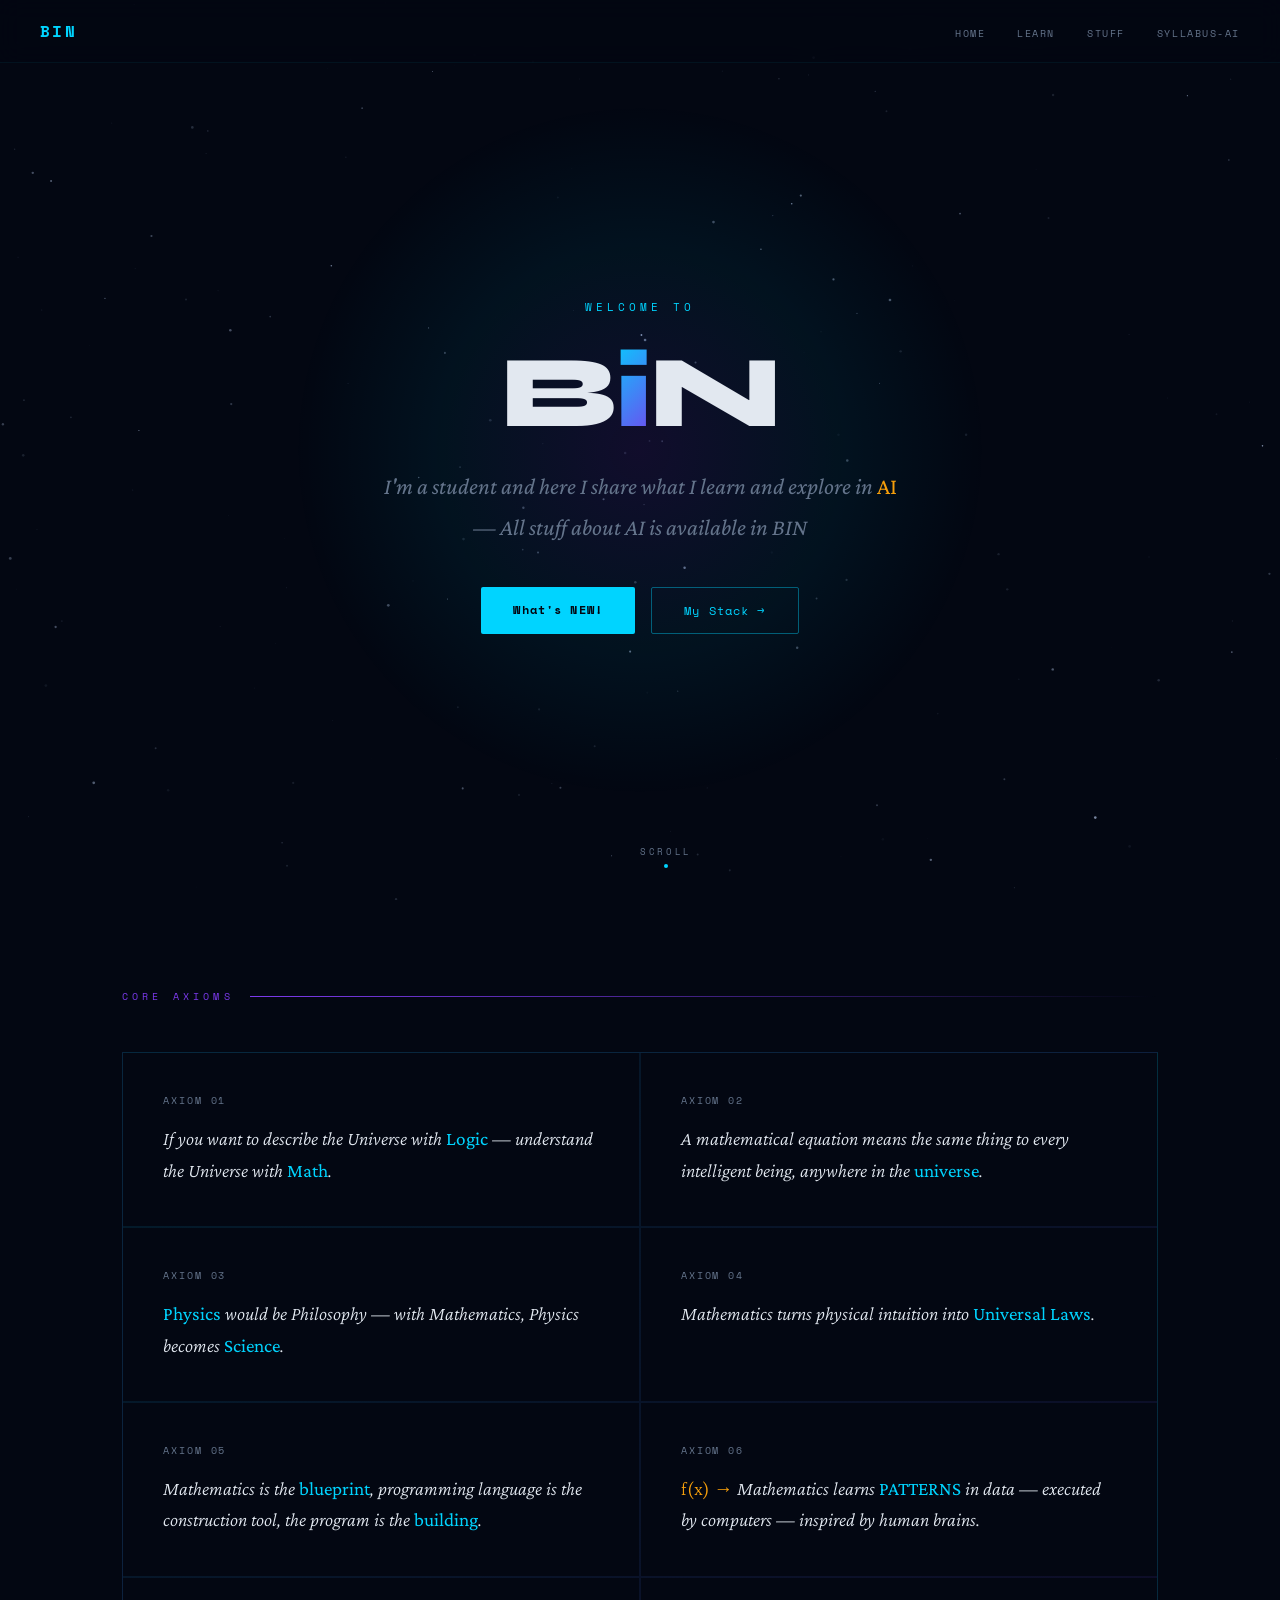
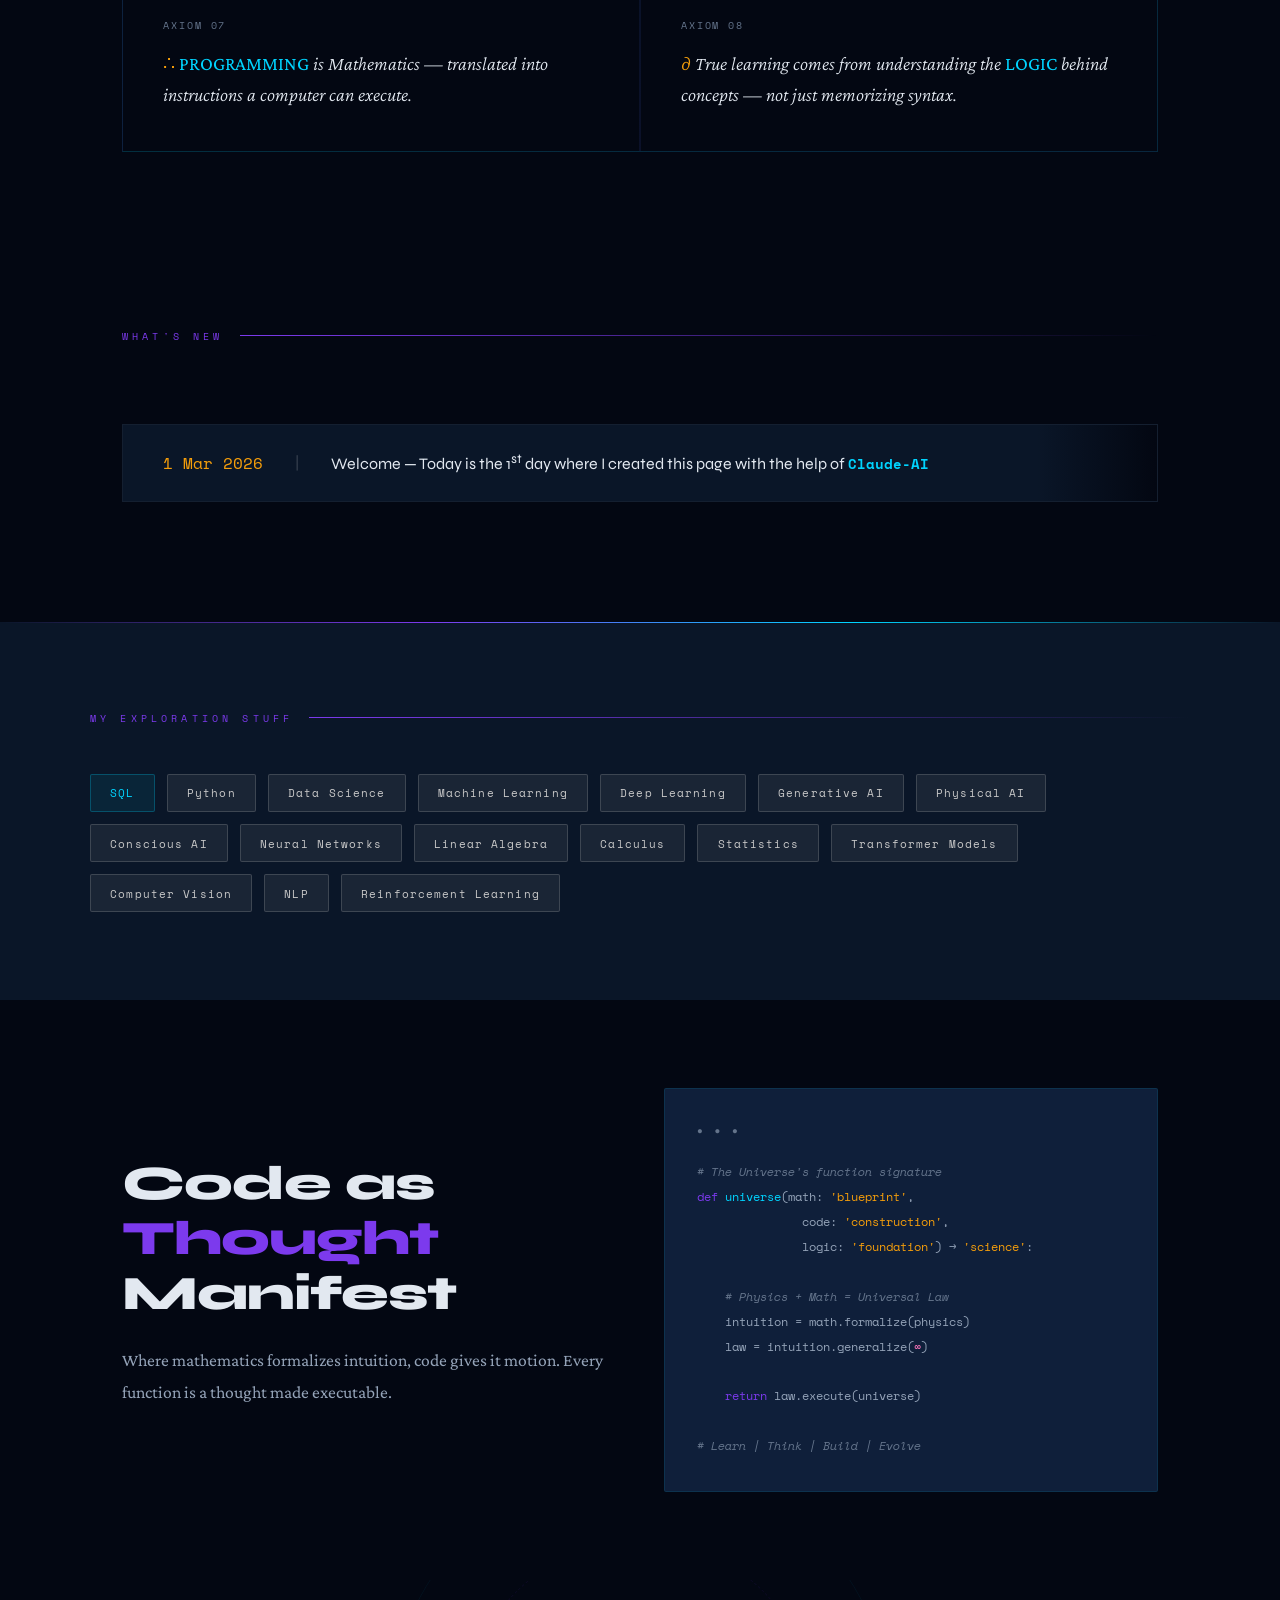
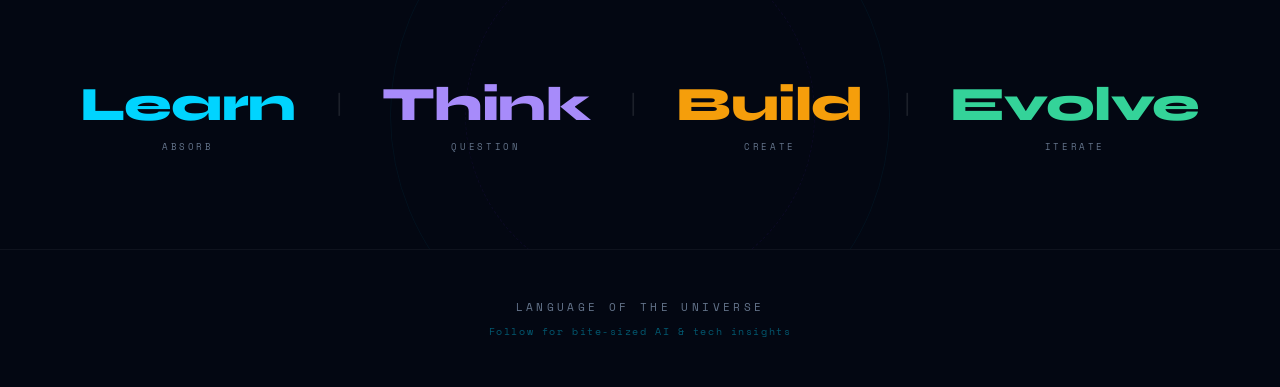
==== index.html @ 9d3a24f9 "Update index.html" ====
<!DOCTYPE html>
<html lang="en">
<head>
<meta charset="UTF-8">
<meta name="viewport" content="width=device-width, initial-scale=1.0">
<title>BIN » info</title>
<link href="https://fonts.googleapis.com/css2?family=Space+Mono:ital,wght@0,400;0,700;1,400&family=Syne:wght@400;600;700;800&family=Crimson+Pro:ital,wght@1,300;1,400&display=swap" rel="stylesheet">
<style>
  /* ========================
     CSS VARIABLES
  ======================== */
  :root {
    --bg: #030712;
    --bg2: #060e1e;
    --surface: #0a1628;
    --surface2: #0f1f3a;
    --accent: #00d4ff;
    --accent2: #7c3aed;
    --accent3: #f59e0b;
    --text: #e2e8f0;
    --muted: #64748b;
    --glow: 0 0 40px rgba(0, 212, 255, 0.15);

    /* Responsive spacing tokens */
    --section-pad-y: 5rem;
    --section-pad-x: 2rem;
    --hero-pad: 4rem 2rem;
    --max-width: 1100px;
  }

  *, *::before, *::after { box-sizing: border-box; margin: 0; padding: 0; }

  html { scroll-behavior: smooth; }

  body {
    background: var(--bg);
    color: var(--text);
    font-family: 'Syne', sans-serif;
    overflow-x: hidden;
    min-height: 100vh;
  }

  /* ========================
     STAR CANVAS
  ======================== */
  #stars {
    position: fixed;
    top: 0; left: 0;
    width: 100%; height: 100%;
    z-index: 0;
    pointer-events: none;
  }

  .page {
    position: relative;
    z-index: 1;
  }

  /* ========================
     NAV (responsive)
  ======================== */
  .nav {
    position: fixed;
    top: 0; left: 0; right: 0;
    z-index: 100;
    display: flex;
    align-items: center;
    justify-content: space-between;
    padding: 1.2rem 2.5rem;
    background: rgba(3, 7, 18, 0.85);
    backdrop-filter: blur(12px);
    border-bottom: 1px solid rgba(0, 212, 255, 0.06);
  }

  .nav-brand {
    font-family: 'Space Mono', monospace;
    font-size: 1rem;
    font-weight: 700;
    letter-spacing: 0.15em;
    color: var(--accent);
    text-decoration: none;
  }

  .nav-links {
    display: flex;
    gap: 2rem;
    list-style: none;
  }

  .nav-links a {
    font-family: 'Space Mono', monospace;
    font-size: 0.65rem;
    letter-spacing: 0.15em;
    color: var(--muted);
    text-decoration: none;
    text-transform: uppercase;
    transition: color 0.3s;
  }

  .nav-links a:hover { color: var(--accent); }

  /* Mobile hamburger */
  .nav-toggle {
    display: none;
    flex-direction: column;
    gap: 5px;
    cursor: pointer;
    padding: 4px;
    background: none;
    border: none;
  }

  .nav-toggle span {
    display: block;
    width: 22px;
    height: 2px;
    background: var(--accent);
    transition: all 0.3s ease;
    border-radius: 2px;
  }

  .nav-mobile {
    display: none;
    position: fixed;
    top: 57px; left: 0; right: 0;
    background: rgba(3, 7, 18, 0.97);
    backdrop-filter: blur(20px);
    border-bottom: 1px solid rgba(0, 212, 255, 0.1);
    z-index: 99;
    padding: 1.5rem 2rem;
    flex-direction: column;
    gap: 1.2rem;
  }

  .nav-mobile.open { display: flex; }

  .nav-mobile a {
    font-family: 'Space Mono', monospace;
    font-size: 0.75rem;
    letter-spacing: 0.15em;
    color: var(--muted);
    text-decoration: none;
    text-transform: uppercase;
    padding: 0.5rem 0;
    border-bottom: 1px solid rgba(255,255,255,0.04);
    transition: color 0.3s;
  }

  .nav-mobile a:hover { color: var(--accent); }

  /* ========================
     HERO
  ======================== */
  .hero {
    min-height: 100vh;
    display: flex;
    flex-direction: column;
    justify-content: center;
    align-items: center;
    text-align: center;
    padding: var(--hero-pad);
    padding-top: 6rem;
    position: relative;
  }

  .hero::before {
    content: '';
    position: absolute;
    top: 50%; left: 50%;
    transform: translate(-50%, -50%);
    width: 700px; height: 700px;
    background: radial-gradient(circle, rgba(124,58,237,0.12) 0%, rgba(0,212,255,0.06) 40%, transparent 70%);
    border-radius: 50%;
    pointer-events: none;
    animation: pulse 6s ease-in-out infinite;
  }

  @keyframes pulse {
    0%, 100% { transform: translate(-50%, -50%) scale(1); opacity: 0.7; }
    50% { transform: translate(-50%, -50%) scale(1.1); opacity: 1; }
  }

  .eyebrow {
    font-family: 'Space Mono', monospace;
    font-size: 0.7rem;
    letter-spacing: 0.35em;
    color: var(--accent);
    text-transform: uppercase;
    margin-bottom: 1.5rem;
    opacity: 0;
    animation: fadeUp 0.8s ease 0.2s forwards;
  }

  .hero-title {
    font-family: 'Syne', sans-serif;
    font-weight: 800;
    font-size: clamp(3rem, 8vw, 6.5rem);
    line-height: 1.05;
    letter-spacing: -0.02em;
    margin-bottom: 1.2rem;
    opacity: 0;
    animation: fadeUp 0.8s ease 0.4s forwards;
  }

  .hero-title span.gradient {
    background: linear-gradient(135deg, var(--accent), var(--accent2));
    -webkit-background-clip: text;
    -webkit-text-fill-color: transparent;
    background-clip: text;
  }

  .hero-sub {
    font-family: 'Crimson Pro', serif;
    font-style: italic;
    font-size: clamp(1.05rem, 2.2vw, 1.45rem);
    color: var(--muted);
    max-width: 580px;
    line-height: 1.75;
    margin-bottom: 2.5rem;
    opacity: 0;
    animation: fadeUp 0.8s ease 0.6s forwards;
  }

  .hero-sub em {
    color: var(--accent3);
    font-style: normal;
  }

  .cta-bar {
    display: flex;
    gap: 1rem;
    flex-wrap: wrap;
    justify-content: center;
    opacity: 0;
    animation: fadeUp 0.8s ease 0.8s forwards;
  }

  .btn {
    font-family: 'Space Mono', monospace;
    font-size: 0.72rem;
    letter-spacing: 0.1em;
    padding: 0.85rem 2rem;
    border-radius: 2px;
    border: none;
    cursor: pointer;
    text-decoration: none;
    transition: all 0.3s ease;
    display: inline-block;
  }

  .btn-primary {
    background: var(--accent);
    color: var(--bg);
    font-weight: 700;
  }

  .btn-primary:hover {
    box-shadow: 0 0 30px rgba(0,212,255,0.5);
    transform: translateY(-2px);
  }

  .btn-outline {
    background: transparent;
    color: var(--accent);
    border: 1px solid rgba(0,212,255,0.4);
  }

  .btn-outline:hover {
    background: rgba(0,212,255,0.08);
    border-color: var(--accent);
    transform: translateY(-2px);
  }

  @keyframes fadeUp {
    from { opacity: 0; transform: translateY(20px); }
    to { opacity: 1; transform: translateY(0); }
  }

  /* ========================
     SECTION BASE
  ======================== */
  .section {
    padding: var(--section-pad-y) var(--section-pad-x);
    max-width: var(--max-width);
    margin: 0 auto;
  }

  .section-label {
    font-family: 'Space Mono', monospace;
    font-size: 0.65rem;
    letter-spacing: 0.4em;
    color: var(--accent2);
    text-transform: uppercase;
    margin-bottom: 3rem;
    display: flex;
    align-items: center;
    gap: 1rem;
  }

  .section-label::after {
    content: '';
    flex: 1;
    height: 1px;
    background: linear-gradient(to right, var(--accent2), transparent);
  }

  /* ========================
     AXIOMS GRID
  ======================== */
  .axioms-grid {
    display: grid;
    grid-template-columns: 1fr 1fr;
    gap: 1.5px;
    background: linear-gradient(135deg, rgba(0,212,255,0.1), rgba(124,58,237,0.1));
    border: 1px solid rgba(0,212,255,0.1);
  }

  .axiom {
    background: var(--bg);
    padding: 2.5rem;
    position: relative;
    overflow: hidden;
    transition: all 0.4s ease;
  }

  .axiom::before {
    content: '';
    position: absolute;
    top: 0; left: 0;
    width: 3px;
    height: 0;
    background: linear-gradient(to bottom, var(--accent), var(--accent2));
    transition: height 0.4s ease;
  }

  .axiom:hover::before { height: 100%; }
  .axiom:hover { background: var(--surface); }

  .axiom-num {
    font-family: 'Space Mono', monospace;
    font-size: 0.6rem;
    color: var(--muted);
    letter-spacing: 0.2em;
    margin-bottom: 1rem;
  }

  .axiom blockquote {
    font-family: 'Crimson Pro', serif;
    font-style: italic;
    font-size: 1.2rem;
    line-height: 1.65;
    color: var(--text);
    font-weight: 300;
  }

  .axiom blockquote strong {
    color: var(--accent);
    font-style: normal;
    font-weight: 400;
  }

  /* ========================
     EQUATION STACK
  ======================== */
  .equation-stack {
    display: flex;
    flex-direction: column;
    gap: 1rem;
    padding: 2rem 0;
  }

  .eq-line {
    display: flex;
    align-items: center;
    gap: 2rem;
    padding: 1.5rem 2.5rem;
    border: 1px solid rgba(255,255,255,0.04);
    background: var(--surface);
    position: relative;
    overflow: hidden;
    opacity: 0;
    transform: translateX(-30px);
    transition: all 0.5s ease;
  }

  .eq-line.visible {
    opacity: 1;
    transform: translateX(0);
  }

  .eq-line::after {
    content: '';
    position: absolute;
    right: 0; top: 0; bottom: 0;
    width: 120px;
    background: linear-gradient(to left, var(--bg) 0%, transparent 100%);
  }

  .eq-arrow {
    font-family: 'Space Mono', monospace;
    color: var(--accent3);
    font-size: 1rem;
    flex-shrink: 0;
    white-space: nowrap;
  }

  .eq-divider {
    color: rgba(255,255,255,0.2);
    flex-shrink: 0;
  }

  .eq-text {
    font-family: 'Syne', sans-serif;
    font-size: 1rem;
    color: var(--text);
    line-height: 1.6;
    font-weight: 400;
  }

  .eq-text strong {
    color: var(--accent);
    font-style: normal;
    font-weight: 700;
    font-family: 'Space Mono', monospace;
    font-size: 0.85em;
  }

  /* ========================
     STACK TAGS
  ======================== */
  .topics {
    padding: var(--section-pad-y) var(--section-pad-x);
    background: var(--surface);
    position: relative;
  }

  .topics::before {
    content: '';
    position: absolute;
    top: 0; left: 0; right: 0;
    height: 1px;
    background: linear-gradient(to right, transparent, var(--accent2), var(--accent), transparent);
  }

  .topics-inner {
    max-width: var(--max-width);
    margin: 0 auto;
  }

  .tags-wrap {
    display: flex;
    flex-wrap: wrap;
    gap: 0.75rem;
    margin-top: 2.5rem;
  }

  .tag {
    font-family: 'Space Mono', monospace;
    font-size: 0.7rem;
    letter-spacing: 0.1em;
    padding: 0.6rem 1.2rem;
    border-radius: 2px;
    transition: all 0.3s ease;
    cursor: pointer;
  }

  .tag-soon {
    font-family: 'Space Mono', monospace;
    font-size: 0.7rem;
    letter-spacing: 0.1em;
    padding: 0.6rem 1.2rem;
    border-radius: 2px;
    transition: all 0.3s ease;
    cursor: not-allowed;
    background-color: rgba(211, 211, 211, 0.08);
    border: 1px solid rgba(169, 169, 169, 0.25);
    color: rgb(200, 200, 200);
  }

  .tag:nth-child(3n+1) { background: rgba(0,212,255,0.08); border: 1px solid rgba(0,212,255,0.25); color: var(--accent); }
  .tag:nth-child(3n+2) { background: rgba(124,58,237,0.08); border: 1px solid rgba(124,58,237,0.25); color: #a78bfa; }
  .tag:nth-child(3n+3) { background: rgba(245,158,11,0.08); border: 1px solid rgba(245,158,11,0.25); color: var(--accent3); }
  .tag:hover { transform: translateY(-3px); box-shadow: 0 8px 20px rgba(0,0,0,0.3); }

  /* ========================
     PHILOSOPHY
  ======================== */
  .philosophy {
    max-width: var(--max-width);
    margin: 0 auto;
    padding: var(--section-pad-y) var(--section-pad-x);
    display: grid;
    grid-template-columns: 1fr 1fr;
    gap: 3rem;
    align-items: center;
  }

  .phil-text h2 {
    font-size: clamp(1.8rem, 4vw, 3rem);
    font-weight: 800;
    line-height: 1.15;
    letter-spacing: -0.02em;
    margin-bottom: 1.5rem;
  }

  .phil-text h2 span { color: var(--accent2); }

  .phil-text p {
    font-family: 'Crimson Pro', serif;
    font-size: 1.1rem;
    line-height: 1.8;
    color: #94a3b8;
    margin-bottom: 1rem;
  }

  .code-block {
    background: var(--surface2);
    border: 1px solid rgba(0,212,255,0.1);
    padding: 2rem;
    font-family: 'Space Mono', monospace;
    font-size: 0.78rem;
    line-height: 2;
    color: #94a3b8;
    position: relative;
    overflow: hidden;
    border-radius: 2px;
  }

  .code-block::before {
    content: '● ● ●';
    display: block;
    color: var(--muted);
    font-size: 0.6rem;
    margin-bottom: 1.2rem;
    letter-spacing: 0.3em;
  }

  .code-block .kw { color: var(--accent2); }
  .code-block .fn { color: var(--accent); }
  .code-block .str { color: var(--accent3); }
  .code-block .cm { color: var(--muted); font-style: italic; }
  .code-block .num { color: #f472b6; }

  /* ========================
     MANTRA
  ======================== */
  .mantra {
    padding: 6rem 2rem;
    text-align: center;
    position: relative;
    overflow: hidden;
  }

  .mantra::before {
    content: '';
    position: absolute;
    top: 50%; left: 50%;
    transform: translate(-50%, -50%);
    width: 500px; height: 500px;
    border-radius: 50%;
    border: 1px solid rgba(0,212,255,0.05);
    animation: spin 30s linear infinite;
  }

  .mantra::after {
    content: '';
    position: absolute;
    top: 50%; left: 50%;
    transform: translate(-50%, -50%);
    width: 350px; height: 350px;
    border-radius: 50%;
    border: 1px dashed rgba(124,58,237,0.08);
    animation: spin 20s linear infinite reverse;
  }

  @keyframes spin {
    to { transform: translate(-50%, -50%) rotate(360deg); }
  }

  .mantra-words {
    display: flex;
    justify-content: center;
    align-items: center;
    gap: 2.5rem;
    flex-wrap: wrap;
    position: relative;
    z-index: 1;
  }

  .mantra-word {
    font-size: clamp(1.6rem, 4vw, 3rem);
    font-weight: 800;
    letter-spacing: -0.01em;
    position: relative;
  }

  .mantra-word::after {
    content: attr(data-label);
    display: block;
    font-family: 'Space Mono', monospace;
    font-size: 0.55rem;
    letter-spacing: 0.3em;
    color: var(--muted);
    font-weight: 400;
    margin-top: 0.4rem;
    text-transform: uppercase;
  }

  .mantra-word:nth-child(1) { color: var(--accent); }
  .mantra-word:nth-child(3) { color: #a78bfa; }
  .mantra-word:nth-child(5) { color: var(--accent3); }
  .mantra-word:nth-child(7) { color: #34d399; }

  .separator {
    align-self: center;
    color: rgba(255,255,255,0.1);
    font-size: 1.5rem;
    line-height: 1;
    padding-bottom: 1.2rem;
  }

  /* ========================
     FOOTER
  ======================== */
  footer {
    border-top: 1px solid rgba(255,255,255,0.05);
    padding: 3rem 2rem;
    text-align: center;
  }

  .footer-brand {
    font-family: 'Space Mono', monospace;
    font-size: 0.7rem;
    letter-spacing: 0.3em;
    color: var(--muted);
    text-transform: uppercase;
    margin-bottom: 0.5rem;
  }

  .footer-tag {
    font-family: 'Space Mono', monospace;
    font-size: 0.65rem;
    color: rgba(0,212,255,0.4);
    letter-spacing: 0.15em;
  }

  /* ========================
     SCROLL INDICATOR
  ======================== */
  .scroll-hint {
    position: absolute;
    bottom: 2rem;
    left: 50%;
    transform: translateX(-50%);
    display: flex;
    flex-direction: column;
    align-items: center;
    gap: 0.4rem;
    opacity: 0;
    animation: fadeUp 0.8s ease 1.2s forwards;
  }

  .scroll-hint span {
    font-family: 'Space Mono', monospace;
    font-size: 0.55rem;
    letter-spacing: 0.3em;
    color: var(--muted);
    text-transform: uppercase;
  }

  .scroll-dot {
    width: 4px;
    height: 4px;
    background: var(--accent);
    border-radius: 50%;
    animation: bounce 1.5s ease infinite;
  }

  @keyframes bounce {
    0%, 100% { transform: translateY(0); opacity: 1; }
    50% { transform: translateY(6px); opacity: 0.4; }
  }

  /* ========================
     TABLET: 768px – 1023px
  ======================== */
  @media (min-width: 768px) and (max-width: 1023px) {
    :root {
      --section-pad-y: 4rem;
      --section-pad-x: 2.5rem;
      --hero-pad: 3rem 2.5rem;
    }

    /* Nav */
    .nav { padding: 1rem 2rem; }

    /* Hero */
    .hero::before { width: 500px; height: 500px; }
    .hero-sub { max-width: 500px; }

    /* Axioms: 2-col on tablet */
    .axioms-grid { grid-template-columns: 1fr 1fr; }
    .axiom { padding: 2rem; }
    .axiom blockquote { font-size: 1.1rem; }

    /* Philosophy: stack on tablet */
    .philosophy {
      grid-template-columns: 1fr;
      gap: 2rem;
    }

    .code-block { font-size: 0.72rem; }

    /* Eq line compact */
    .eq-line { gap: 1.2rem; padding: 1.2rem 2rem; }

    /* Mantra */
    .mantra { padding: 4rem 2rem; }
    .mantra::before { width: 380px; height: 380px; }
    .mantra::after { width: 270px; height: 270px; }
    .mantra-words { gap: 2rem; }
    .separator { font-size: 1.2rem; }
  }

  /* ========================
     MOBILE: < 768px
  ======================== */
  @media (max-width: 767px) {
    :root {
      --section-pad-y: 3.5rem;
      --section-pad-x: 1.25rem;
      --hero-pad: 2rem 1.25rem;
    }

    /* Nav */
    .nav { padding: 1rem 1.25rem; }
    .nav-links { display: none; }
    .nav-toggle { display: flex; }

    /* Hero */
    .hero { padding-top: 5rem; padding-bottom: 4rem; }
    .hero::before { width: 320px; height: 320px; }
    .hero-sub { font-size: 1rem; max-width: 100%; }
    .cta-bar { gap: 0.75rem; }
    .btn { padding: 0.75rem 1.5rem; font-size: 0.68rem; }

    /* Section label */
    .section-label { font-size: 0.6rem; letter-spacing: 0.25em; }

    /* Axioms: 1-col on mobile */
    .axioms-grid { grid-template-columns: 1fr; }
    .axiom { padding: 1.75rem 1.5rem; }
    .axiom blockquote { font-size: 1.05rem; }

    /* Equation stack */
    .eq-line {
      flex-direction: column;
      align-items: flex-start;
      gap: 0.75rem;
      padding: 1.25rem 1.5rem;
    }
    .eq-line::after { display: none; }
    .eq-divider { display: none; }
    .eq-arrow { font-size: 0.75rem; }
    .eq-text { font-size: 0.95rem; }

    /* Topics */
    .topics { padding: var(--section-pad-y) var(--section-pad-x); }
    .tags-wrap { gap: 0.6rem; margin-top: 2rem; }
    .tag, .tag-soon { font-size: 0.62rem; padding: 0.5rem 1rem; }

    /* Philosophy: stack */
    .philosophy {
      grid-template-columns: 1fr;
      gap: 2rem;
      padding: var(--section-pad-y) var(--section-pad-x);
    }
    .code-block { font-size: 0.68rem; padding: 1.5rem; overflow-x: auto; }
    .code-block br { display: block; }

    /* Mantra */
    .mantra { padding: 3.5rem 1.25rem; }
    .mantra::before { width: 260px; height: 260px; }
    .mantra::after { width: 180px; height: 180px; }
    .mantra-words { gap: 1.25rem; }
    .separator { font-size: 1rem; }

    /* Scroll hint: hide on mobile */
    .scroll-hint { display: none; }

    /* Footer */
    footer { padding: 2rem 1.25rem; }
  }

  /* ========================
     LAPTOP: 1024px+
  ======================== */
  @media (min-width: 1024px) {
    :root {
      --section-pad-y: 5.5rem;
      --section-pad-x: 2rem;
    }
    .axioms-grid { grid-template-columns: 1fr 1fr; }
    .philosophy { grid-template-columns: 1fr 1fr; }
  }

  /* Extra large: 1440px+ */
  @media (min-width: 1440px) {
    :root { --max-width: 1280px; }
    .hero-title { font-size: 7rem; }
  }
</style>
</head>
<body>
<canvas id="stars"></canvas>
<div class="page">

  <!-- NAV -->
  <nav class="nav">
    <a href="#" class="nav-brand">BIN</a>
    <ul class="nav-links">
      <li><a href="#explore">Home</a></li>
      <li><a href="#stack">Learn</a></li>
      <li><a href="#explore">stuff</a></li>
      <li><a href="syllabus.html">Syllabus-Ai</a></li>
    </ul>
    <button class="nav-toggle" id="navToggle" aria-label="Toggle menu">
      <span></span>
      <span></span>
      <span></span>
    </button>
  </nav>

  <!-- MOBILE NAV MENU -->
  <div class="nav-mobile" id="navMobile">
    <a href="#explore" onclick="closeMobileNav()">What's New</a>
    <a href="#stack" onclick="closeMobileNav()">My Stack</a>
  </div>

  <!-- HERO -->
  <section class="hero">
    <div class="eyebrow">Welcome to</div>
    <h1 class="hero-title">
      B<span class="gradient">i</span>N
    </h1>
    <p class="hero-sub">
      I'm a student and here I share what I learn and explore in <em>AI</em><br>
      — All stuff about AI is available in BIN
    </p>
    <div class="cta-bar">
      <a href="#explore" class="btn btn-primary">What's NEW!</a>
      <a href="#stack" class="btn btn-outline">My Stack →</a>
    </div>
    <div class="scroll-hint">
      <span>Scroll</span>
      <div class="scroll-dot"></div>
    </div>
  </section>

  <!-- AXIOMS -->
  <section class="section">
    <div class="section-label">Core Axioms</div>
    <div class="axioms-grid">
      <div class="axiom">
        <div class="axiom-num">AXIOM 01</div>
        <blockquote>If you want to describe the Universe with <strong>Logic</strong> — understand the Universe with <strong>Math</strong>.</blockquote>
      </div>
      <div class="axiom">
        <div class="axiom-num">AXIOM 02</div>
        <blockquote>A mathematical equation means the same thing to every intelligent being, anywhere in the <strong>universe</strong>.</blockquote>
      </div>
      <div class="axiom">
        <div class="axiom-num">AXIOM 03</div>
        <blockquote><strong>Physics</strong> would be Philosophy — with Mathematics, Physics becomes <strong>Science</strong>.</blockquote>
      </div>
      <div class="axiom">
        <div class="axiom-num">AXIOM 04</div>
        <blockquote>Mathematics turns physical intuition into <strong>Universal Laws</strong>.</blockquote>
      </div>
      <div class="axiom">
        <div class="axiom-num">AXIOM 05</div>
        <blockquote>Mathematics is the <strong>blueprint</strong>, programming language is the construction tool, the program is the <strong>building</strong>.</blockquote>
      </div>
      <div class="axiom">
        <div class="axiom-num">AXIOM 06</div>
        <blockquote>
          <span style="color:var(--accent3); font-style:normal;">f(x) → </span>
          Mathematics learns <strong>PATTERNS</strong> in data — executed by computers — inspired by human brains.
        </blockquote>
      </div>
      <div class="axiom">
        <div class="axiom-num">AXIOM 07</div>
        <blockquote>
          <span style="color:var(--accent3); font-style:normal;">∴ </span>
          <strong>PROGRAMMING</strong> is Mathematics — translated into instructions a computer can execute.
        </blockquote>
      </div>
      <div class="axiom">
        <div class="axiom-num">AXIOM 08</div>
        <blockquote>
          <span style="color:var(--accent3); font-style:normal;">∂ </span>
          True learning comes from understanding the <strong>LOGIC</strong> behind concepts — not just memorizing syntax.
        </blockquote>
      </div>
    </div>
  </section>

  <!-- EQUATION STACK / WHAT'S NEW -->
  <section class="section" id="explore">
    <div class="section-label">What's NEW</div>
    <div class="equation-stack">
      <div class="eq-line">
        <span class="eq-arrow">1 Mar 2026</span>
        <span class="eq-divider">|</span>
        <div class="eq-text">
          Welcome — Today is the 1<sup>st</sup> day where I created this page with the help of <strong>Claude-AI</strong>
        </div>
      </div>
    </div>
  </section>

  <!-- TOPICS / STACK -->
  <div class="topics" id="stack">
    <div class="topics-inner">
      <div class="section-label">My Exploration Stuff</div>
      <div class="tags-wrap">
        <span class="tag">SQL</span>
        <span class="tag-soon">Python</span>
        <span class="tag-soon">Data Science</span>
        <span class="tag-soon">Machine Learning</span>
        <span class="tag-soon">Deep Learning</span>
        <span class="tag-soon">Generative AI</span>
        <span class="tag-soon">Physical AI</span>
        <span class="tag-soon">Conscious AI</span>
        <span class="tag-soon">Neural Networks</span>
        <span class="tag-soon">Linear Algebra</span>
        <span class="tag-soon">Calculus</span>
        <span class="tag-soon">Statistics</span>
        <span class="tag-soon">Transformer Models</span>
        <span class="tag-soon">Computer Vision</span>
        <span class="tag-soon">NLP</span>
        <span class="tag-soon">Reinforcement Learning</span>
      </div>
    </div>
  </div>

  <!-- PHILOSOPHY -->
  <section class="philosophy">
    <div class="phil-text">
      <h2>Code as <span>Thought</span> Manifest</h2>
      <p>Where mathematics formalizes intuition, code gives it motion. Every function is a thought made executable.</p>
    </div>
    <div class="code-block">
      <span class="cm"># The Universe's function signature</span><br>
      <span class="kw">def</span> <span class="fn">universe</span>(math: <span class="str">'blueprint'</span>,<br>
      &nbsp;&nbsp;&nbsp;&nbsp;&nbsp;&nbsp;&nbsp;&nbsp;&nbsp;&nbsp;&nbsp;&nbsp;&nbsp;&nbsp;&nbsp;code: <span class="str">'construction'</span>,<br>
      &nbsp;&nbsp;&nbsp;&nbsp;&nbsp;&nbsp;&nbsp;&nbsp;&nbsp;&nbsp;&nbsp;&nbsp;&nbsp;&nbsp;&nbsp;logic: <span class="str">'foundation'</span>) → <span class="str">'science'</span>:<br>
      <br>
      &nbsp;&nbsp;&nbsp;&nbsp;<span class="cm"># Physics + Math = Universal Law</span><br>
      &nbsp;&nbsp;&nbsp;&nbsp;intuition = math.formalize(physics)<br>
      &nbsp;&nbsp;&nbsp;&nbsp;law = intuition.generalize(<span class="num">∞</span>)<br>
      <br>
      &nbsp;&nbsp;&nbsp;&nbsp;<span class="kw">return</span> law.execute(universe)<br>
      <br>
      <span class="cm"># Learn | Think | Build | Evolve</span>
    </div>
  </section>

  <!-- MANTRA -->
  <section class="mantra">
    <div class="mantra-words">
      <div class="mantra-word" data-label="absorb">Learn</div>
      <div class="separator">|</div>
      <div class="mantra-word" data-label="question">Think</div>
      <div class="separator">|</div>
      <div class="mantra-word" data-label="create">Build</div>
      <div class="separator">|</div>
      <div class="mantra-word" data-label="iterate">Evolve</div>
    </div>
  </section>

  <!-- FOOTER -->
  <footer>
    <div class="footer-brand">Language of the Universe</div>
    <div class="footer-tag">Follow for bite-sized AI &amp; tech insights</div>
  </footer>

</div>

<script>
  /* ---- STAR FIELD ---- */
  const canvas = document.getElementById('stars');
  const ctx = canvas.getContext('2d');
  let stars = [];

  function resize() {
    canvas.width = window.innerWidth;
    canvas.height = window.innerHeight;
  }

  function createStars(n = 180) {
    stars = [];
    for (let i = 0; i < n; i++) {
      stars.push({
        x: Math.random() * canvas.width,
        y: Math.random() * canvas.height,
        r: Math.random() * 1.2 + 0.2,
        o: Math.random() * 0.6 + 0.1,
        speed: Math.random() * 0.015 + 0.005,
        phase: Math.random() * Math.PI * 2
      });
    }
  }

  function drawStars(t) {
    ctx.clearRect(0, 0, canvas.width, canvas.height);
    stars.forEach(s => {
      const opacity = s.o * (0.6 + 0.4 * Math.sin(t * s.speed + s.phase));
      ctx.beginPath();
      ctx.arc(s.x, s.y, s.r, 0, Math.PI * 2);
      ctx.fillStyle = `rgba(200,220,255,${opacity})`;
      ctx.fill();
    });
    requestAnimationFrame(drawStars);
  }

  resize();
  createStars();
  window.addEventListener('resize', () => { resize(); createStars(); });
  requestAnimationFrame(drawStars);

  /* ---- SCROLL ANIMATIONS ---- */
  const eqLines = document.querySelectorAll('.eq-line');
  const obs = new IntersectionObserver(entries => {
    entries.forEach((e, i) => {
      if (e.isIntersecting) {
        setTimeout(() => e.target.classList.add('visible'), i * 150);
      }
    });
  }, { threshold: 0.2 });
  eqLines.forEach(el => obs.observe(el));

  /* ---- MOBILE NAV ---- */
  const toggle = document.getElementById('navToggle');
  const mobileNav = document.getElementById('navMobile');

  toggle.addEventListener('click', () => {
    mobileNav.classList.toggle('open');
  });

  function closeMobileNav() {
    mobileNav.classList.remove('open');
  }

  /* Close when clicking outside */
  document.addEventListener('click', (e) => {
    if (!toggle.contains(e.target) && !mobileNav.contains(e.target)) {
      mobileNav.classList.remove('open');
    }
  });
</script>
</body>
</html>
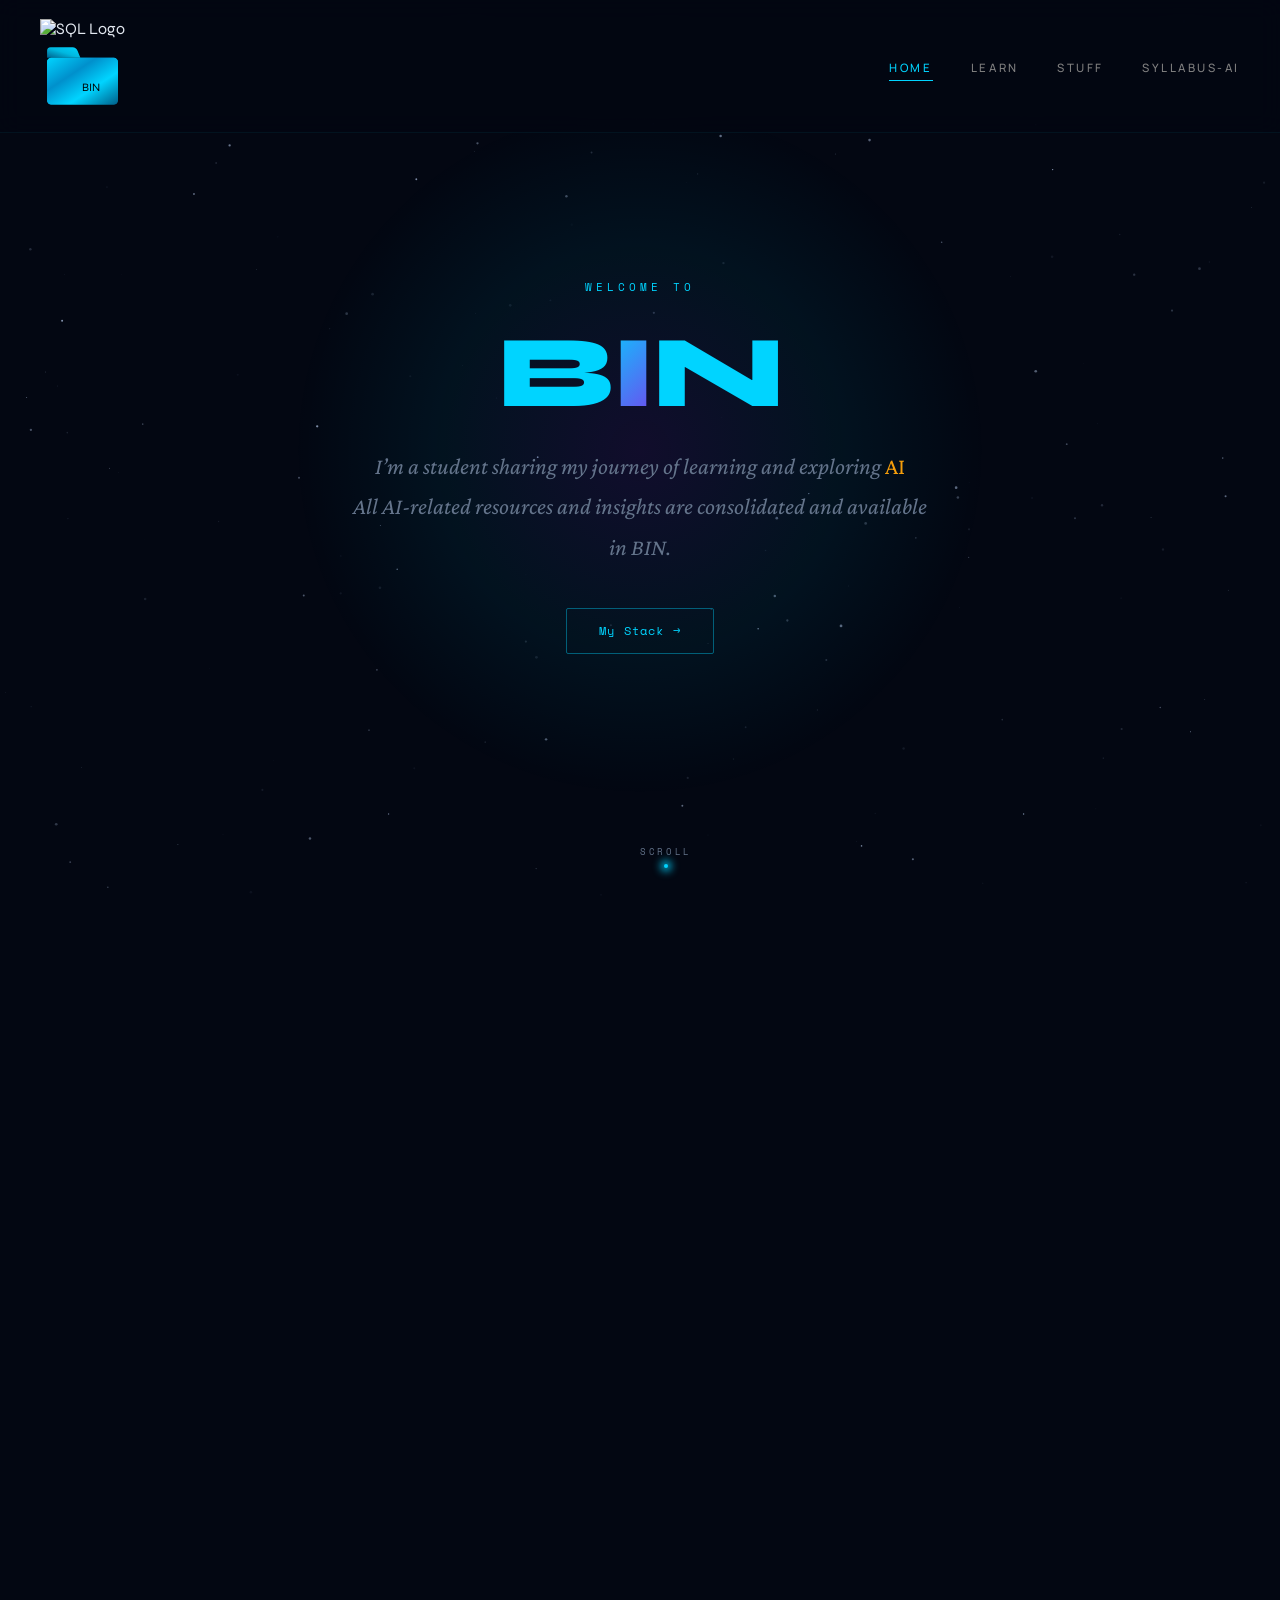
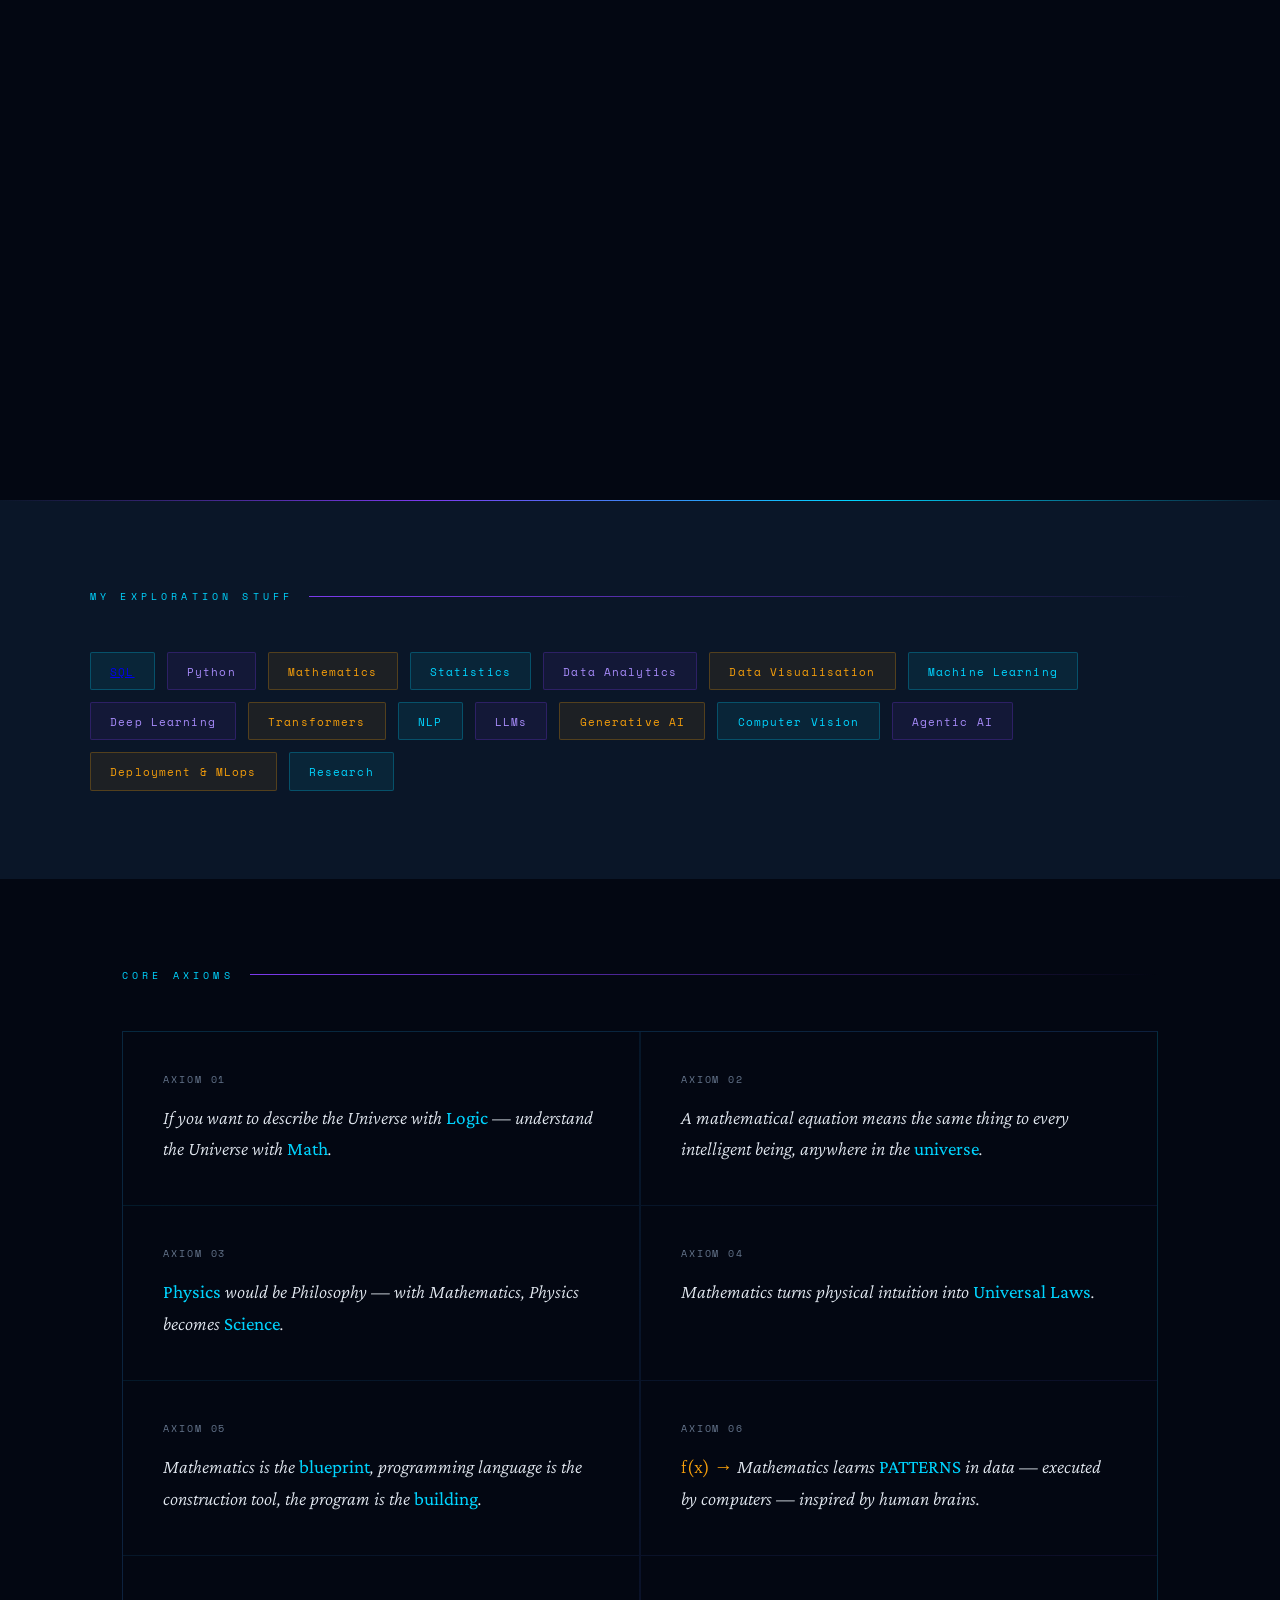
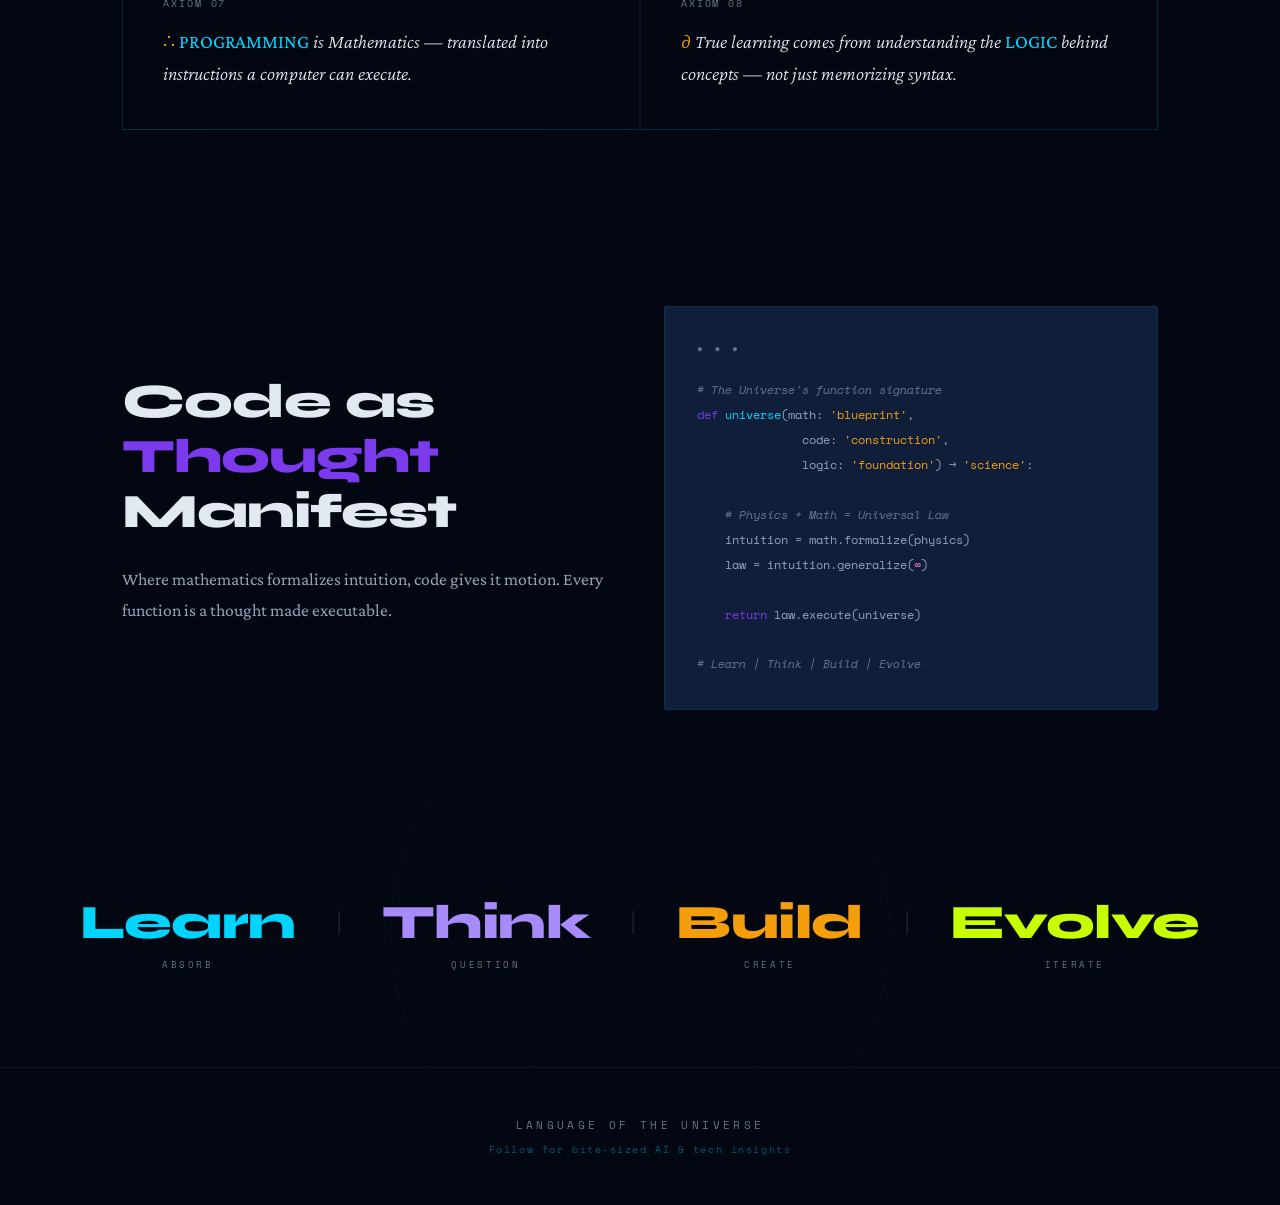
==== commit eecdda59: "Update index.html" ====
--- a/index.html
+++ b/index.html
@@ -3,811 +3,160 @@
 <head>
 <meta charset="UTF-8">
 <meta name="viewport" content="width=device-width, initial-scale=1.0">
-<title>BIN » info</title>
+<title>bin » info</title>
+<link href="index.css" rel="stylesheet"/>
 <link href="https://fonts.googleapis.com/css2?family=Space+Mono:ital,wght@0,400;0,700;1,400&family=Syne:wght@400;600;700;800&family=Crimson+Pro:ital,wght@1,300;1,400&display=swap" rel="stylesheet">
+<link rel="icon" type="image/png" href="data:image/png">
+<link href="https://fonts.googleapis.com/css2?family=Bebas+Neue&family=DM+Mono:wght@300;400&family=Lora:ital,wght@0,400;0,500;0,600;1,400&family=Manrope:wght@300;400;500;600&display=swap" rel="stylesheet"/>
+<link rel="stylesheet" href="index.css"/>
+<link rel="stylesheet" href="bin-logo.css"/>
+<link rel="stylesheet" href="https://cdnjs.cloudflare.com/ajax/libs/font-awesome/6.5.0/css/all.min.css"/>
+<link rel="stylesheet" href="https://cdnjs.cloudflare.com/ajax/libs/font-awesome/6.5.0/css/all.min.css"/>
 <style>
-  /* ========================
-     CSS VARIABLES
-  ======================== */
-  :root {
-    --bg: #030712;
-    --bg2: #060e1e;
-    --surface: #0a1628;
-    --surface2: #0f1f3a;
-    --accent: #00d4ff;
-    --accent2: #7c3aed;
-    --accent3: #f59e0b;
-    --text: #e2e8f0;
-    --muted: #64748b;
-    --glow: 0 0 40px rgba(0, 212, 255, 0.15);
-
-    /* Responsive spacing tokens */
-    --section-pad-y: 5rem;
-    --section-pad-x: 2rem;
-    --hero-pad: 4rem 2rem;
-    --max-width: 1100px;
-  }
-
-  *, *::before, *::after { box-sizing: border-box; margin: 0; padding: 0; }
-
-  html { scroll-behavior: smooth; }
-
-  body {
-    background: var(--bg);
-    color: var(--text);
-    font-family: 'Syne', sans-serif;
-    overflow-x: hidden;
-    min-height: 100vh;
-  }
-
-  /* ========================
-     STAR CANVAS
-  ======================== */
-  #stars {
-    position: fixed;
-    top: 0; left: 0;
-    width: 100%; height: 100%;
-    z-index: 0;
+  /* ── Free scroll override ── */
+  html, body {
+    height: auto !important;
+    overflow: auto !important;
+    overflow-x: hidden !important;
+  }
+  .page {
+    height: auto !important;
+    overflow: visible !important;
+  }
+
+  /* 1. Nav hover — white */
+  .nav-links a:hover,
+  .nav-mobile a:hover {
+    color: #ffffff !important;
+  }
+
+  /* 1b. Nav active — blue */
+  .nav-links a.active,
+  .nav-mobile a.active {
+    color: #00d4ff !important;
+  }
+
+  /* 2. BIN hero title */
+  .hero-title {
+    color: #00d4ff !important;
+  }
+
+  /* 3. "Welcome to" eyebrow */
+  .eyebrow {
+    color: #00d4ff !important;
+  }
+
+  .section-label {
+    color: #00d4ff !important;
+  }
+
+  /* 5. Scroll dot glow */
+  .scroll-dot {
+    background: #00d4ff !important;
+    box-shadow: 0 0 8px 3px #00d4ff !important;
+  }
+
+
+
+  /* ── Axioms hidden until after hero ── */
+  .axioms-hidden {
+    opacity: 0;
     pointer-events: none;
-  }
-
-  .page {
-    position: relative;
-    z-index: 1;
-  }
-
-  /* ========================
-     NAV (responsive)
-  ======================== */
-  .nav {
-    position: fixed;
-    top: 0; left: 0; right: 0;
-    z-index: 100;
-    display: flex;
-    align-items: center;
-    justify-content: space-between;
-    padding: 1.2rem 2.5rem;
-    background: rgba(3, 7, 18, 0.85);
-    backdrop-filter: blur(12px);
-    border-bottom: 1px solid rgba(0, 212, 255, 0.06);
-  }
-
-  .nav-brand {
-    font-family: 'Space Mono', monospace;
-    font-size: 1rem;
-    font-weight: 700;
-    letter-spacing: 0.15em;
-    color: var(--accent);
-    text-decoration: none;
-  }
-
-  .nav-links {
-    display: flex;
-    gap: 2rem;
-    list-style: none;
-  }
-
-  .nav-links a {
-    font-family: 'Space Mono', monospace;
-    font-size: 0.65rem;
-    letter-spacing: 0.15em;
-    color: var(--muted);
-    text-decoration: none;
-    text-transform: uppercase;
-    transition: color 0.3s;
-  }
-
-  .nav-links a:hover { color: var(--accent); }
-
-  /* Mobile hamburger */
-  .nav-toggle {
-    display: none;
-    flex-direction: column;
-    gap: 5px;
-    cursor: pointer;
-    padding: 4px;
-    background: none;
-    border: none;
-  }
-
-  .nav-toggle span {
-    display: block;
-    width: 22px;
-    height: 2px;
-    background: var(--accent);
-    transition: all 0.3s ease;
-    border-radius: 2px;
-  }
-
-  .nav-mobile {
-    display: none;
-    position: fixed;
-    top: 57px; left: 0; right: 0;
-    background: rgba(3, 7, 18, 0.97);
-    backdrop-filter: blur(20px);
-    border-bottom: 1px solid rgba(0, 212, 255, 0.1);
-    z-index: 99;
-    padding: 1.5rem 2rem;
-    flex-direction: column;
-    gap: 1.2rem;
-  }
-
-  .nav-mobile.open { display: flex; }
-
-  .nav-mobile a {
-    font-family: 'Space Mono', monospace;
-    font-size: 0.75rem;
-    letter-spacing: 0.15em;
-    color: var(--muted);
-    text-decoration: none;
-    text-transform: uppercase;
-    padding: 0.5rem 0;
-    border-bottom: 1px solid rgba(255,255,255,0.04);
-    transition: color 0.3s;
-  }
-
-  .nav-mobile a:hover { color: var(--accent); }
-
-  /* ========================
-     HERO
-  ======================== */
-  .hero {
-    min-height: 100vh;
-    display: flex;
-    flex-direction: column;
-    justify-content: center;
-    align-items: center;
-    text-align: center;
-    padding: var(--hero-pad);
-    padding-top: 6rem;
-    position: relative;
-  }
-
-  .hero::before {
-    content: '';
-    position: absolute;
-    top: 50%; left: 50%;
-    transform: translate(-50%, -50%);
-    width: 700px; height: 700px;
-    background: radial-gradient(circle, rgba(124,58,237,0.12) 0%, rgba(0,212,255,0.06) 40%, transparent 70%);
-    border-radius: 50%;
-    pointer-events: none;
-    animation: pulse 6s ease-in-out infinite;
-  }
-
-  @keyframes pulse {
-    0%, 100% { transform: translate(-50%, -50%) scale(1); opacity: 0.7; }
-    50% { transform: translate(-50%, -50%) scale(1.1); opacity: 1; }
-  }
-
-  .eyebrow {
-    font-family: 'Space Mono', monospace;
-    font-size: 0.7rem;
-    letter-spacing: 0.35em;
-    color: var(--accent);
-    text-transform: uppercase;
-    margin-bottom: 1.5rem;
-    opacity: 0;
-    animation: fadeUp 0.8s ease 0.2s forwards;
-  }
-
-  .hero-title {
-    font-family: 'Syne', sans-serif;
-    font-weight: 800;
-    font-size: clamp(3rem, 8vw, 6.5rem);
-    line-height: 1.05;
-    letter-spacing: -0.02em;
-    margin-bottom: 1.2rem;
-    opacity: 0;
-    animation: fadeUp 0.8s ease 0.4s forwards;
-  }
-
-  .hero-title span.gradient {
-    background: linear-gradient(135deg, var(--accent), var(--accent2));
-    -webkit-background-clip: text;
-    -webkit-text-fill-color: transparent;
-    background-clip: text;
-  }
-
-  .hero-sub {
-    font-family: 'Crimson Pro', serif;
-    font-style: italic;
-    font-size: clamp(1.05rem, 2.2vw, 1.45rem);
-    color: var(--muted);
-    max-width: 580px;
-    line-height: 1.75;
-    margin-bottom: 2.5rem;
-    opacity: 0;
-    animation: fadeUp 0.8s ease 0.6s forwards;
-  }
-
-  .hero-sub em {
-    color: var(--accent3);
-    font-style: normal;
-  }
-
-  .cta-bar {
-    display: flex;
-    gap: 1rem;
-    flex-wrap: wrap;
-    justify-content: center;
-    opacity: 0;
-    animation: fadeUp 0.8s ease 0.8s forwards;
-  }
-
-  .btn {
-    font-family: 'Space Mono', monospace;
-    font-size: 0.72rem;
-    letter-spacing: 0.1em;
-    padding: 0.85rem 2rem;
-    border-radius: 2px;
-    border: none;
-    cursor: pointer;
-    text-decoration: none;
-    transition: all 0.3s ease;
-    display: inline-block;
-  }
-
-  .btn-primary {
-    background: var(--accent);
-    color: var(--bg);
-    font-weight: 700;
-  }
-
-  .btn-primary:hover {
-    box-shadow: 0 0 30px rgba(0,212,255,0.5);
-    transform: translateY(-2px);
-  }
-
-  .btn-outline {
-    background: transparent;
-    color: var(--accent);
-    border: 1px solid rgba(0,212,255,0.4);
-  }
-
-  .btn-outline:hover {
-    background: rgba(0,212,255,0.08);
-    border-color: var(--accent);
-    transform: translateY(-2px);
-  }
-
-  @keyframes fadeUp {
-    from { opacity: 0; transform: translateY(20px); }
-    to { opacity: 1; transform: translateY(0); }
-  }
-
-  /* ========================
-     SECTION BASE
-  ======================== */
-  .section {
-    padding: var(--section-pad-y) var(--section-pad-x);
-    max-width: var(--max-width);
-    margin: 0 auto;
-  }
-
-  .section-label {
-    font-family: 'Space Mono', monospace;
-    font-size: 0.65rem;
-    letter-spacing: 0.4em;
-    color: var(--accent2);
-    text-transform: uppercase;
-    margin-bottom: 3rem;
-    display: flex;
-    align-items: center;
-    gap: 1rem;
-  }
-
-  .section-label::after {
-    content: '';
-    flex: 1;
-    height: 1px;
-    background: linear-gradient(to right, var(--accent2), transparent);
-  }
-
-  /* ========================
-     AXIOMS GRID
-  ======================== */
-  .axioms-grid {
-    display: grid;
-    grid-template-columns: 1fr 1fr;
-    gap: 1.5px;
-    background: linear-gradient(135deg, rgba(0,212,255,0.1), rgba(124,58,237,0.1));
-    border: 1px solid rgba(0,212,255,0.1);
-  }
-
-  .axiom {
-    background: var(--bg);
-    padding: 2.5rem;
-    position: relative;
-    overflow: hidden;
-    transition: all 0.4s ease;
-  }
-
-  .axiom::before {
-    content: '';
-    position: absolute;
-    top: 0; left: 0;
-    width: 3px;
-    height: 0;
-    background: linear-gradient(to bottom, var(--accent), var(--accent2));
-    transition: height 0.4s ease;
-  }
-
-  .axiom:hover::before { height: 100%; }
-  .axiom:hover { background: var(--surface); }
-
-  .axiom-num {
-    font-family: 'Space Mono', monospace;
-    font-size: 0.6rem;
-    color: var(--muted);
-    letter-spacing: 0.2em;
-    margin-bottom: 1rem;
-  }
-
-  .axiom blockquote {
-    font-family: 'Crimson Pro', serif;
-    font-style: italic;
-    font-size: 1.2rem;
-    line-height: 1.65;
-    color: var(--text);
-    font-weight: 300;
-  }
-
-  .axiom blockquote strong {
-    color: var(--accent);
-    font-style: normal;
-    font-weight: 400;
-  }
-
-  /* ========================
-     EQUATION STACK
-  ======================== */
-  .equation-stack {
-    display: flex;
-    flex-direction: column;
-    gap: 1rem;
-    padding: 2rem 0;
-  }
-
-  .eq-line {
-    display: flex;
-    align-items: center;
-    gap: 2rem;
-    padding: 1.5rem 2.5rem;
-    border: 1px solid rgba(255,255,255,0.04);
-    background: var(--surface);
-    position: relative;
-    overflow: hidden;
-    opacity: 0;
-    transform: translateX(-30px);
-    transition: all 0.5s ease;
-  }
-
-  .eq-line.visible {
+    transition: opacity 0.6s ease;
+  }
+  .axioms-visible {
     opacity: 1;
-    transform: translateX(0);
-  }
-
-  .eq-line::after {
-    content: '';
-    position: absolute;
-    right: 0; top: 0; bottom: 0;
-    width: 120px;
-    background: linear-gradient(to left, var(--bg) 0%, transparent 100%);
-  }
-
-  .eq-arrow {
-    font-family: 'Space Mono', monospace;
-    color: var(--accent3);
-    font-size: 1rem;
-    flex-shrink: 0;
-    white-space: nowrap;
-  }
-
-  .eq-divider {
-    color: rgba(255,255,255,0.2);
-    flex-shrink: 0;
-  }
-
-  .eq-text {
-    font-family: 'Syne', sans-serif;
-    font-size: 1rem;
-    color: var(--text);
-    line-height: 1.6;
-    font-weight: 400;
-  }
-
-  .eq-text strong {
-    color: var(--accent);
-    font-style: normal;
-    font-weight: 700;
-    font-family: 'Space Mono', monospace;
-    font-size: 0.85em;
-  }
-
-  /* ========================
-     STACK TAGS
-  ======================== */
-  .topics {
-    padding: var(--section-pad-y) var(--section-pad-x);
-    background: var(--surface);
-    position: relative;
-  }
-
-  .topics::before {
-    content: '';
-    position: absolute;
-    top: 0; left: 0; right: 0;
-    height: 1px;
-    background: linear-gradient(to right, transparent, var(--accent2), var(--accent), transparent);
-  }
-
-  .topics-inner {
-    max-width: var(--max-width);
-    margin: 0 auto;
-  }
-
-  .tags-wrap {
-    display: flex;
-    flex-wrap: wrap;
-    gap: 0.75rem;
-    margin-top: 2.5rem;
-  }
-
-  .tag {
-    font-family: 'Space Mono', monospace;
-    font-size: 0.7rem;
-    letter-spacing: 0.1em;
-    padding: 0.6rem 1.2rem;
-    border-radius: 2px;
-    transition: all 0.3s ease;
-    cursor: pointer;
-  }
-
-  .tag-soon {
-    font-family: 'Space Mono', monospace;
-    font-size: 0.7rem;
-    letter-spacing: 0.1em;
-    padding: 0.6rem 1.2rem;
-    border-radius: 2px;
-    transition: all 0.3s ease;
-    cursor: not-allowed;
-    background-color: rgba(211, 211, 211, 0.08);
-    border: 1px solid rgba(169, 169, 169, 0.25);
-    color: rgb(200, 200, 200);
-  }
-
-  .tag:nth-child(3n+1) { background: rgba(0,212,255,0.08); border: 1px solid rgba(0,212,255,0.25); color: var(--accent); }
-  .tag:nth-child(3n+2) { background: rgba(124,58,237,0.08); border: 1px solid rgba(124,58,237,0.25); color: #a78bfa; }
-  .tag:nth-child(3n+3) { background: rgba(245,158,11,0.08); border: 1px solid rgba(245,158,11,0.25); color: var(--accent3); }
-  .tag:hover { transform: translateY(-3px); box-shadow: 0 8px 20px rgba(0,0,0,0.3); }
-
-  /* ========================
-     PHILOSOPHY
-  ======================== */
-  .philosophy {
-    max-width: var(--max-width);
-    margin: 0 auto;
-    padding: var(--section-pad-y) var(--section-pad-x);
-    display: grid;
-    grid-template-columns: 1fr 1fr;
-    gap: 3rem;
-    align-items: center;
-  }
-
-  .phil-text h2 {
-    font-size: clamp(1.8rem, 4vw, 3rem);
-    font-weight: 800;
-    line-height: 1.15;
-    letter-spacing: -0.02em;
-    margin-bottom: 1.5rem;
-  }
-
-  .phil-text h2 span { color: var(--accent2); }
-
-  .phil-text p {
-    font-family: 'Crimson Pro', serif;
-    font-size: 1.1rem;
-    line-height: 1.8;
-    color: #94a3b8;
-    margin-bottom: 1rem;
-  }
-
-  .code-block {
-    background: var(--surface2);
-    border: 1px solid rgba(0,212,255,0.1);
-    padding: 2rem;
-    font-family: 'Space Mono', monospace;
-    font-size: 0.78rem;
-    line-height: 2;
-    color: #94a3b8;
-    position: relative;
-    overflow: hidden;
-    border-radius: 2px;
-  }
-
-  .code-block::before {
-    content: '● ● ●';
-    display: block;
-    color: var(--muted);
-    font-size: 0.6rem;
-    margin-bottom: 1.2rem;
-    letter-spacing: 0.3em;
-  }
-
-  .code-block .kw { color: var(--accent2); }
-  .code-block .fn { color: var(--accent); }
-  .code-block .str { color: var(--accent3); }
-  .code-block .cm { color: var(--muted); font-style: italic; }
-  .code-block .num { color: #f472b6; }
-
-  /* ========================
-     MANTRA
-  ======================== */
-  .mantra {
-    padding: 6rem 2rem;
-    text-align: center;
-    position: relative;
-    overflow: hidden;
-  }
-
-  .mantra::before {
-    content: '';
-    position: absolute;
-    top: 50%; left: 50%;
-    transform: translate(-50%, -50%);
-    width: 500px; height: 500px;
-    border-radius: 50%;
-    border: 1px solid rgba(0,212,255,0.05);
-    animation: spin 30s linear infinite;
-  }
-
-  .mantra::after {
-    content: '';
-    position: absolute;
-    top: 50%; left: 50%;
-    transform: translate(-50%, -50%);
-    width: 350px; height: 350px;
-    border-radius: 50%;
-    border: 1px dashed rgba(124,58,237,0.08);
-    animation: spin 20s linear infinite reverse;
-  }
-
-  @keyframes spin {
-    to { transform: translate(-50%, -50%) rotate(360deg); }
-  }
-
-  .mantra-words {
-    display: flex;
-    justify-content: center;
-    align-items: center;
-    gap: 2.5rem;
-    flex-wrap: wrap;
-    position: relative;
-    z-index: 1;
-  }
-
-  .mantra-word {
-    font-size: clamp(1.6rem, 4vw, 3rem);
-    font-weight: 800;
-    letter-spacing: -0.01em;
-    position: relative;
-  }
-
-  .mantra-word::after {
-    content: attr(data-label);
-    display: block;
-    font-family: 'Space Mono', monospace;
-    font-size: 0.55rem;
-    letter-spacing: 0.3em;
-    color: var(--muted);
-    font-weight: 400;
-    margin-top: 0.4rem;
-    text-transform: uppercase;
-  }
-
-  .mantra-word:nth-child(1) { color: var(--accent); }
-  .mantra-word:nth-child(3) { color: #a78bfa; }
-  .mantra-word:nth-child(5) { color: var(--accent3); }
-  .mantra-word:nth-child(7) { color: #34d399; }
-
-  .separator {
-    align-self: center;
-    color: rgba(255,255,255,0.1);
-    font-size: 1.5rem;
-    line-height: 1;
-    padding-bottom: 1.2rem;
-  }
-
-  /* ========================
-     FOOTER
-  ======================== */
-  footer {
-    border-top: 1px solid rgba(255,255,255,0.05);
-    padding: 3rem 2rem;
-    text-align: center;
-  }
-
-  .footer-brand {
-    font-family: 'Space Mono', monospace;
-    font-size: 0.7rem;
-    letter-spacing: 0.3em;
-    color: var(--muted);
-    text-transform: uppercase;
-    margin-bottom: 0.5rem;
-  }
-
-  .footer-tag {
-    font-family: 'Space Mono', monospace;
-    font-size: 0.65rem;
-    color: rgba(0,212,255,0.4);
-    letter-spacing: 0.15em;
-  }
-
-  /* ========================
-     SCROLL INDICATOR
-  ======================== */
-  .scroll-hint {
-    position: absolute;
-    bottom: 2rem;
-    left: 50%;
-    transform: translateX(-50%);
+    pointer-events: auto;
+  }
+
+  /* ── Hero chrome smooth fade ── */
+  .hero-chrome-wrap {
     display: flex;
     flex-direction: column;
     align-items: center;
-    gap: 0.4rem;
+    text-align: center;
+    width: 100%;
+    transition: opacity 0.9s cubic-bezier(0.4,0,0.2,1),
+                transform 0.9s cubic-bezier(0.4,0,0.2,1);
+    position: relative;
+    z-index: 2;
+  }
+  .hero-chrome-wrap.fade-out {
     opacity: 0;
-    animation: fadeUp 0.8s ease 1.2s forwards;
-  }
-
-  .scroll-hint span {
-    font-family: 'Space Mono', monospace;
-    font-size: 0.55rem;
-    letter-spacing: 0.3em;
-    color: var(--muted);
-    text-transform: uppercase;
-  }
-
-  .scroll-dot {
-    width: 4px;
-    height: 4px;
-    background: var(--accent);
-    border-radius: 50%;
-    animation: bounce 1.5s ease infinite;
-  }
-
-  @keyframes bounce {
-    0%, 100% { transform: translateY(0); opacity: 1; }
-    50% { transform: translateY(6px); opacity: 0.4; }
-  }
-
-  /* ========================
-     TABLET: 768px – 1023px
-  ======================== */
-  @media (min-width: 768px) and (max-width: 1023px) {
-    :root {
-      --section-pad-y: 4rem;
-      --section-pad-x: 2.5rem;
-      --hero-pad: 3rem 2.5rem;
-    }
-
-    /* Nav */
-    .nav { padding: 1rem 2rem; }
-
-    /* Hero */
-    .hero::before { width: 500px; height: 500px; }
-    .hero-sub { max-width: 500px; }
-
-    /* Axioms: 2-col on tablet */
-    .axioms-grid { grid-template-columns: 1fr 1fr; }
-    .axiom { padding: 2rem; }
-    .axiom blockquote { font-size: 1.1rem; }
-
-    /* Philosophy: stack on tablet */
-    .philosophy {
-      grid-template-columns: 1fr;
-      gap: 2rem;
-    }
-
-    .code-block { font-size: 0.72rem; }
-
-    /* Eq line compact */
-    .eq-line { gap: 1.2rem; padding: 1.2rem 2rem; }
-
-    /* Mantra */
-    .mantra { padding: 4rem 2rem; }
-    .mantra::before { width: 380px; height: 380px; }
-    .mantra::after { width: 270px; height: 270px; }
-    .mantra-words { gap: 2rem; }
-    .separator { font-size: 1.2rem; }
-  }
-
-  /* ========================
-     MOBILE: < 768px
-  ======================== */
-  @media (max-width: 767px) {
-    :root {
-      --section-pad-y: 3.5rem;
-      --section-pad-x: 1.25rem;
-      --hero-pad: 2rem 1.25rem;
-    }
-
-    /* Nav */
-    .nav { padding: 1rem 1.25rem; }
-    .nav-links { display: none; }
-    .nav-toggle { display: flex; }
-
-    /* Hero */
-    .hero { padding-top: 5rem; padding-bottom: 4rem; }
-    .hero::before { width: 320px; height: 320px; }
-    .hero-sub { font-size: 1rem; max-width: 100%; }
-    .cta-bar { gap: 0.75rem; }
-    .btn { padding: 0.75rem 1.5rem; font-size: 0.68rem; }
-
-    /* Section label */
-    .section-label { font-size: 0.6rem; letter-spacing: 0.25em; }
-
-    /* Axioms: 1-col on mobile */
-    .axioms-grid { grid-template-columns: 1fr; }
-    .axiom { padding: 1.75rem 1.5rem; }
-    .axiom blockquote { font-size: 1.05rem; }
-
-    /* Equation stack */
-    .eq-line {
-      flex-direction: column;
-      align-items: flex-start;
-      gap: 0.75rem;
-      padding: 1.25rem 1.5rem;
-    }
-    .eq-line::after { display: none; }
-    .eq-divider { display: none; }
-    .eq-arrow { font-size: 0.75rem; }
-    .eq-text { font-size: 0.95rem; }
-
-    /* Topics */
-    .topics { padding: var(--section-pad-y) var(--section-pad-x); }
-    .tags-wrap { gap: 0.6rem; margin-top: 2rem; }
-    .tag, .tag-soon { font-size: 0.62rem; padding: 0.5rem 1rem; }
-
-    /* Philosophy: stack */
-    .philosophy {
-      grid-template-columns: 1fr;
-      gap: 2rem;
-      padding: var(--section-pad-y) var(--section-pad-x);
-    }
-    .code-block { font-size: 0.68rem; padding: 1.5rem; overflow-x: auto; }
-    .code-block br { display: block; }
-
-    /* Mantra */
-    .mantra { padding: 3.5rem 1.25rem; }
-    .mantra::before { width: 260px; height: 260px; }
-    .mantra::after { width: 180px; height: 180px; }
-    .mantra-words { gap: 1.25rem; }
-    .separator { font-size: 1rem; }
-
-    /* Scroll hint: hide on mobile */
-    .scroll-hint { display: none; }
-
-    /* Footer */
-    footer { padding: 2rem 1.25rem; }
-  }
-
-  /* ========================
-     LAPTOP: 1024px+
-  ======================== */
-  @media (min-width: 1024px) {
-    :root {
-      --section-pad-y: 5.5rem;
-      --section-pad-x: 2rem;
-    }
-    .axioms-grid { grid-template-columns: 1fr 1fr; }
-    .philosophy { grid-template-columns: 1fr 1fr; }
-  }
-
-  /* Extra large: 1440px+ */
-  @media (min-width: 1440px) {
-    :root { --max-width: 1280px; }
-    .hero-title { font-size: 7rem; }
+    transform: translateY(-18px);
+    pointer-events: none;
+  }
+
+  /* ── Brain X Neurons phrase ── */
+  .bin-phrase {
+    position: absolute;
+    top: 50%;
+    left: 50%;
+    transform: translate(-50%, -50%) scale(0.7);
+    display: flex;
+    flex-direction: column;
+    align-items: center;
+    justify-content: center;
+    gap: 0.1em;
+    font-family: 'Syne', sans-serif;
+    font-weight: 800;
+    font-size: clamp(1.8rem, 4vw, 3rem);
+    color: #e0e0e0;
+    letter-spacing: -0.02em;
+    line-height: 1.15;
+    text-align: center;
+    opacity: 0;
+    z-index: 3;
+    transition: opacity 0.9s cubic-bezier(0.4,0,0.2,1),
+                transform 0.9s cubic-bezier(0.34,1.56,0.64,1);
+    pointer-events: none;
+  }
+  .bin-phrase.phrase-visible {
+    opacity: 1;
+    transform: translate(-50%, -50%) scale(1);
+  }
+  .bin-static {
+    color: #ffffff;
+  }
+  .bin-word-wrap {
+    display: block;
+    overflow: hidden;
+    height: 1.25em;
+    position: relative;
+  }
+  .bin-word {
+    display: block;
+    color: #00d4ff;
+    position: relative;
+    animation: none;
+  }
+  .bin-word.slide-out-up {
+    animation: slideOutUp 0.35s cubic-bezier(0.4,0,0.2,1) forwards;
+  }
+  .bin-word.slide-in-down {
+    animation: slideInDown 0.35s cubic-bezier(0.4,0,0.2,1) forwards;
+  }
+  .bin-word.slide-out-down {
+    animation: slideOutDown 0.35s cubic-bezier(0.4,0,0.2,1) forwards;
+  }
+  .bin-word.slide-in-up {
+    animation: slideInUp 0.35s cubic-bezier(0.4,0,0.2,1) forwards;
+  }
+  @keyframes slideOutUp {
+    from { transform: translateY(0);      opacity: 1; }
+    to   { transform: translateY(-110%);  opacity: 0; }
+  }
+  @keyframes slideInDown {
+    from { transform: translateY(110%);   opacity: 0; }
+    to   { transform: translateY(0);      opacity: 1; }
+  }
+  @keyframes slideOutDown {
+    from { transform: translateY(0);      opacity: 1; }
+    to   { transform: translateY(110%);   opacity: 0; }
+  }
+  @keyframes slideInUp {
+    from { transform: translateY(-110%);  opacity: 0; }
+    to   { transform: translateY(0);      opacity: 1; }
   }
 </style>
 </head>
@@ -817,9 +166,119 @@
 
   <!-- NAV -->
   <nav class="nav">
-    <a href="#" class="nav-brand">BIN</a>
+    <div class="bin-wrap" id="binWrap">
+
+  <!-- Single sliding page -->
+  <div class="slide-page" id="slidePage">
+
+    <!-- Link track img / Link proceed name-->
+    <img class="sl-name" src="sql_logo.png" alt="SQL Logo" width="15px" height="15px"/>
+
+    <!-- Line elements -->
+    <div class="sl-line"></div>
+    <div class="sl-line"></div>
+    <div class="sl-line"></div>
+    <div class="sl-line"></div>
+  </div>
+  <!-- Folder SVG -->
+  <svg class="folder-svg" id="folderSvg" viewBox="0 0 120 100">
+    <defs>
+      <!-- Color 1: Cyan #00d4ff -->
+      <linearGradient id="paintBack1" x1="0%" y1="0%" x2="100%" y2="100%">
+        <stop offset="0%"   stop-color="#00d4ff"/>
+        <stop offset="40%"  stop-color="#0090cc"/>
+        <stop offset="70%"  stop-color="#00d4ff"/>
+        <stop offset="100%" stop-color="#005f8a"/>
+      </linearGradient>
+      <linearGradient id="paintTab1" x1="0%" y1="100%" x2="100%" y2="0%">
+        <stop offset="0%"   stop-color="#005f8a"/>
+        <stop offset="50%"  stop-color="#00b8e0"/>
+        <stop offset="100%" stop-color="#00d4ff"/>
+      </linearGradient>
+      <linearGradient id="paintFront1" x1="0%" y1="0%" x2="100%" y2="100%">
+        <stop offset="0%"   stop-color="#00d4ff"/>
+        <stop offset="35%"  stop-color="#0090cc"/>
+        <stop offset="65%"  stop-color="#00d4ff"/>
+        <stop offset="100%" stop-color="#005f8a"/>
+      </linearGradient>
+
+      <!-- Color 2: Purple #7c3aed -->
+      <linearGradient id="paintBack2" x1="0%" y1="0%" x2="100%" y2="100%">
+        <stop offset="0%"   stop-color="#7c3aed"/>
+        <stop offset="40%"  stop-color="#4a1fa8"/>
+        <stop offset="70%"  stop-color="#9b5cf6"/>
+        <stop offset="100%" stop-color="#3b0f80"/>
+      </linearGradient>
+      <linearGradient id="paintTab2" x1="0%" y1="100%" x2="100%" y2="0%">
+        <stop offset="0%"   stop-color="#3b0f80"/>
+        <stop offset="50%"  stop-color="#6b30d6"/>
+        <stop offset="100%" stop-color="#7c3aed"/>
+      </linearGradient>
+      <linearGradient id="paintFront2" x1="0%" y1="0%" x2="100%" y2="100%">
+        <stop offset="0%"   stop-color="#7c3aed"/>
+        <stop offset="35%"  stop-color="#4a1fa8"/>
+        <stop offset="65%"  stop-color="#9b5cf6"/>
+        <stop offset="100%" stop-color="#3b0f80"/>
+      </linearGradient>
+
+      <!-- Color 3: Amber #f59e0b -->
+      <linearGradient id="paintBack3" x1="0%" y1="0%" x2="100%" y2="100%">
+        <stop offset="0%"   stop-color="#f59e0b"/>
+        <stop offset="40%"  stop-color="#b36e00"/>
+        <stop offset="70%"  stop-color="#fbbf24"/>
+        <stop offset="100%" stop-color="#92400e"/>
+      </linearGradient>
+      <linearGradient id="paintTab3" x1="0%" y1="100%" x2="100%" y2="0%">
+        <stop offset="0%"   stop-color="#92400e"/>
+        <stop offset="50%"  stop-color="#d97706"/>
+        <stop offset="100%" stop-color="#f59e0b"/>
+      </linearGradient>
+      <linearGradient id="paintFront3" x1="0%" y1="0%" x2="100%" y2="100%">
+        <stop offset="0%"   stop-color="#f59e0b"/>
+        <stop offset="35%"  stop-color="#b36e00"/>
+        <stop offset="65%"  stop-color="#fbbf24"/>
+        <stop offset="100%" stop-color="#92400e"/>
+      </linearGradient>
+
+      <!-- Color 4: Lime #c8ff00 -->
+      <linearGradient id="paintBack4" x1="0%" y1="0%" x2="100%" y2="100%">
+        <stop offset="0%"   stop-color="#c8ff00"/>
+        <stop offset="40%"  stop-color="#8aaa00"/>
+        <stop offset="70%"  stop-color="#d4ff33"/>
+        <stop offset="100%" stop-color="#556600"/>
+      </linearGradient>
+      <linearGradient id="paintTab4" x1="0%" y1="100%" x2="100%" y2="0%">
+        <stop offset="0%"   stop-color="#556600"/>
+        <stop offset="50%"  stop-color="#a8d400"/>
+        <stop offset="100%" stop-color="#c8ff00"/>
+      </linearGradient>
+      <linearGradient id="paintFront4" x1="0%" y1="0%" x2="100%" y2="100%">
+        <stop offset="0%"   stop-color="#c8ff00"/>
+        <stop offset="35%"  stop-color="#8aaa00"/>
+        <stop offset="65%"  stop-color="#d4ff33"/>
+        <stop offset="100%" stop-color="#556600"/>
+      </linearGradient>
+    </defs>
+    <rect class="folder-back" x="10" y="28" width="100" height="66" rx="6"/>
+    <path class="folder-tab" d="M10 28 L10 18 Q10 13 15 13 L46 13 Q51 13 53 18 L57 28 Z"/>
+
+    <g class="paper p3"><rect x="24" y="36" width="72" height="52" rx="3"/></g>
+    <g class="paper p2"><rect x="20" y="34" width="72" height="52" rx="3"/></g>
+    <g class="paper p1"><rect x="16" y="32" width="72" height="52" rx="3"/></g>
+    <g class="paper-lines">
+      <line x1="22" y1="44" x2="82" y2="44"/>
+      <line x1="22" y1="52" x2="78" y2="52"/>
+      <line x1="22" y1="60" x2="80" y2="60"/>
+      <line x1="22" y1="68" x2="72" y2="68"/>
+    </g>
+
+    <rect class="folder-front" x="10" y="28" width="100" height="66" rx="6"/>
+    <text class="bin-label" x="60" y="75">BIN</text>
+  </svg>
+
+  </div>
     <ul class="nav-links">
-      <li><a href="#explore">Home</a></li>
+      <li><a href="#explore" class="active">Home</a></li>
       <li><a href="#stack">Learn</a></li>
       <li><a href="#explore">stuff</a></li>
       <li><a href="syllabus.html">Syllabus-Ai</a></li>
@@ -833,104 +292,64 @@
 
   <!-- MOBILE NAV MENU -->
   <div class="nav-mobile" id="navMobile">
-    <a href="#explore" onclick="closeMobileNav()">What's New</a>
     <a href="#stack" onclick="closeMobileNav()">My Stack</a>
   </div>
 
   <!-- HERO -->
-  <section class="hero">
-    <div class="eyebrow">Welcome to</div>
-    <h1 class="hero-title">
-      B<span class="gradient">i</span>N
-    </h1>
-    <p class="hero-sub">
-      I'm a student and here I share what I learn and explore in <em>AI</em><br>
-      — All stuff about AI is available in BIN
-    </p>
-    <div class="cta-bar">
-      <a href="#explore" class="btn btn-primary">What's NEW!</a>
-      <a href="#stack" class="btn btn-outline">My Stack →</a>
-    </div>
-    <div class="scroll-hint">
-      <span>Scroll</span>
-      <div class="scroll-dot"></div>
-    </div>
-  </section>
-
-  <!-- AXIOMS -->
-  <section class="section">
-    <div class="section-label">Core Axioms</div>
-    <div class="axioms-grid">
-      <div class="axiom">
-        <div class="axiom-num">AXIOM 01</div>
-        <blockquote>If you want to describe the Universe with <strong>Logic</strong> — understand the Universe with <strong>Math</strong>.</blockquote>
-      </div>
-      <div class="axiom">
-        <div class="axiom-num">AXIOM 02</div>
-        <blockquote>A mathematical equation means the same thing to every intelligent being, anywhere in the <strong>universe</strong>.</blockquote>
-      </div>
-      <div class="axiom">
-        <div class="axiom-num">AXIOM 03</div>
-        <blockquote><strong>Physics</strong> would be Philosophy — with Mathematics, Physics becomes <strong>Science</strong>.</blockquote>
-      </div>
-      <div class="axiom">
-        <div class="axiom-num">AXIOM 04</div>
-        <blockquote>Mathematics turns physical intuition into <strong>Universal Laws</strong>.</blockquote>
-      </div>
-      <div class="axiom">
-        <div class="axiom-num">AXIOM 05</div>
-        <blockquote>Mathematics is the <strong>blueprint</strong>, programming language is the construction tool, the program is the <strong>building</strong>.</blockquote>
-      </div>
-      <div class="axiom">
-        <div class="axiom-num">AXIOM 06</div>
-        <blockquote>
-          <span style="color:var(--accent3); font-style:normal;">f(x) → </span>
-          Mathematics learns <strong>PATTERNS</strong> in data — executed by computers — inspired by human brains.
-        </blockquote>
-      </div>
-      <div class="axiom">
-        <div class="axiom-num">AXIOM 07</div>
-        <blockquote>
-          <span style="color:var(--accent3); font-style:normal;">∴ </span>
-          <strong>PROGRAMMING</strong> is Mathematics — translated into instructions a computer can execute.
-        </blockquote>
-      </div>
-      <div class="axiom">
-        <div class="axiom-num">AXIOM 08</div>
-        <blockquote>
-          <span style="color:var(--accent3); font-style:normal;">∂ </span>
-          True learning comes from understanding the <strong>LOGIC</strong> behind concepts — not just memorizing syntax.
-        </blockquote>
-      </div>
-    </div>
-  </section>
-
-  <!-- EQUATION STACK / WHAT'S NEW -->
-  <section class="section" id="explore">
-    <div class="section-label">What's NEW</div>
-    <div class="equation-stack">
-      <div class="eq-line">
-        <span class="eq-arrow">1 Mar 2026</span>
-        <span class="eq-divider">|</span>
-        <div class="eq-text">
-          Welcome — Today is the 1<sup>st</sup> day where I created this page with the help of <strong>Claude-AI</strong>
+  <div style="position: relative; height: 5300px;" id="heroWrap">
+    <section class="hero" id="heroSection">
+      <!-- Chrome group: fades out as one unit -->
+      <div class="hero-chrome-wrap" id="heroChrome">
+        <div class="eyebrow" id="heroEyebrow">Welcome to</div>
+        <h1 class="hero-title" id="heroTitle">
+          B<span class="gradient">I</span>N
+        </h1>
+        <p class="hero-sub" id="heroSub">
+          I’m a student sharing my journey of learning and exploring <em>AI</em><br>
+          All AI-related resources and insights are consolidated and available in BIN.
+        </p>
+        <div class="cta-bar" id="heroCta">
+          <a href="#stack" class="btn btn-outline">My Stack →</a>
         </div>
       </div>
-    </div>
-  </section>
+      <!-- Scroll hint: anchored to hero bottom, outside chrome flow -->
+      <div class="scroll-hint" id="heroScrollHint">
+        <span>Scroll</span>
+        <div class="scroll-dot"></div>
+      </div>
+      <!-- Brain phrase: absolute overlay, always centered, never in flow -->
+      <div class="bin-phrase" id="binPhrase">
+        <span class="bin-static">Brain</span>
+      <span class="bin-word-wrap"><span class="bin-word" id="binWord" style="color:#00d4ff;">Integration</span></span>
+        <span class="bin-static">Neurons</span>
+      </div>
+    </section>
+  </div>
 
   <!-- TOPICS / STACK -->
   <div class="topics" id="stack">
     <div class="topics-inner">
       <div class="section-label">My Exploration Stuff</div>
       <div class="tags-wrap">
-        <span class="tag">SQL</span>
-        <span class="tag-soon">Python</span>
-        <span class="tag-soon">Data Science</span>
-        <span class="tag-soon">Machine Learning</span>
-        <span class="tag-soon">Deep Learning</span>
-        <span class="tag-soon">Generative AI</span>
-        <span class="tag-soon">Physical AI</span>
+        <span class="tag">
+          <a href="sqlbasics.html">SQL</a>
+        </span>
+        <span class="tag">Python</span>
+        <span class="tag">Mathematics</span>
+        <span class="tag">Statistics</span>
+        <span class="tag">Data Analytics</span>
+        <span class="tag">Data Visualisation</span>
+        <span class="tag">Machine Learning</span>
+        <span class="tag">Deep Learning</span>
+        <span class="tag">Transformers</span>
+        <span class="tag">NLP</span>
+        <span class="tag">LLMs</span>
+        <span class="tag">Generative AI</span>
+        <span class="tag">Computer Vision</span>
+        <span class="tag">Agentic AI</span>
+        <span class="tag">Deployment &amp; MLops</span>
+        <span class="tag">Research</span>
+        <!-- <span class="tag">Physical AI</span>
         <span class="tag-soon">Conscious AI</span>
         <span class="tag-soon">Neural Networks</span>
         <span class="tag-soon">Linear Algebra</span>
@@ -939,10 +358,58 @@
         <span class="tag-soon">Transformer Models</span>
         <span class="tag-soon">Computer Vision</span>
         <span class="tag-soon">NLP</span>
-        <span class="tag-soon">Reinforcement Learning</span>
+        <span class="tag-soon">Reinforcement Learning</span> -->
       </div>
     </div>
   </div>
+
+  <!-- AXIOMS -->
+  <section class="section axioms-hidden" id="axiomsSection">
+    <div class="section-label">Core Axioms</div>
+    <div class="axioms-grid">
+      <div class="axiom">
+        <div class="axiom-num">AXIOM 01</div>
+        <blockquote>If you want to describe the Universe with <strong>Logic</strong> — understand the Universe with <strong>Math</strong>.</blockquote>
+      </div>
+      <div class="axiom">
+        <div class="axiom-num">AXIOM 02</div>
+        <blockquote>A mathematical equation means the same thing to every intelligent being, anywhere in the <strong>universe</strong>.</blockquote>
+      </div>
+      <div class="axiom">
+        <div class="axiom-num">AXIOM 03</div>
+        <blockquote><strong>Physics</strong> would be Philosophy — with Mathematics, Physics becomes <strong>Science</strong>.</blockquote>
+      </div>
+      <div class="axiom">
+        <div class="axiom-num">AXIOM 04</div>
+        <blockquote>Mathematics turns physical intuition into <strong>Universal Laws</strong>.</blockquote>
+      </div>
+      <div class="axiom">
+        <div class="axiom-num">AXIOM 05</div>
+        <blockquote>Mathematics is the <strong>blueprint</strong>, programming language is the construction tool, the program is the <strong>building</strong>.</blockquote>
+      </div>
+      <div class="axiom">
+        <div class="axiom-num">AXIOM 06</div>
+        <blockquote>
+          <span style="color:var(--accent3); font-style:normal;">f(x) → </span>
+          Mathematics learns <strong>PATTERNS</strong> in data — executed by computers — inspired by human brains.
+        </blockquote>
+      </div>
+      <div class="axiom">
+        <div class="axiom-num">AXIOM 07</div>
+        <blockquote>
+          <span style="color:var(--accent3); font-style:normal;">∴ </span>
+          <strong>PROGRAMMING</strong> is Mathematics — translated into instructions a computer can execute.
+        </blockquote>
+      </div>
+      <div class="axiom">
+        <div class="axiom-num">AXIOM 08</div>
+        <blockquote>
+          <span style="color:var(--accent3); font-style:normal;">∂ </span>
+          True learning comes from understanding the <strong>LOGIC</strong> behind concepts — not just memorizing syntax.
+        </blockquote>
+      </div>
+    </div>
+  </section>
 
   <!-- PHILOSOPHY -->
   <section class="philosophy">
@@ -975,7 +442,7 @@
       <div class="separator">|</div>
       <div class="mantra-word" data-label="create">Build</div>
       <div class="separator">|</div>
-      <div class="mantra-word" data-label="iterate">Evolve</div>
+      <div class="mantra-word" data-label="iterate" style="color:#c8ff00;">Evolve</div>
     </div>
   </section>
 
@@ -1058,6 +525,224 @@
       mobileNav.classList.remove('open');
     }
   });
+
+  /* ---- BIN LOGO (folder open / close) ---- */
+  const wrap = document.getElementById('binWrap');
+  const page = document.getElementById('slidePage');
+  let linkTimer = null;
+
+  function openFolder() {
+    wrap.classList.add('open');
+    page.classList.add('visible');
+    linkTimer = setTimeout(() => {
+      window.open('https://git-binacc.github.io/bin/', '_blank');
+    }, 800);
+  }
+
+  function closeFolder() {
+    clearTimeout(linkTimer);
+    wrap.classList.remove('open');
+    page.classList.remove('visible');
+  }
+
+  wrap.addEventListener('click', () => {
+    wrap.classList.contains('open') ? closeFolder() : openFolder();
+  });
+
+  wrap.addEventListener('mouseleave', () => closeFolder());
+
+
+  /* ---- HERO FIXED → RELEASE AT 3000px ---- */
+  (function () {
+    const hero          = document.getElementById('heroSection');
+    const binPhrase     = document.getElementById('binPhrase');
+    const binWordEl     = document.getElementById('binWord');
+    const axiomsSection = document.getElementById('axiomsSection');
+    const THRESHOLD     = 5200;
+
+    /* Single chrome wrapper + scroll hint */
+    const chromeWrap   = document.getElementById('heroChrome');
+    const scrollHint   = document.getElementById('heroScrollHint');
+
+    /* Middle words with their colors */
+    const words = [
+      { text: 'Integration', color: '#00d4ff' },
+      { text: 'Inference',   color: '#7c3aed' },
+      { text: 'Interconnect',color: '#f59e0b' },
+      { text: 'Impulse',     color: '#c8ff00' }
+    ];
+
+    /* Word-swap every 1000px starting at 400px */
+    const stages = [
+      { min: 0,    max: 399  },
+      { min: 400,  max: 1399 },
+      { min: 1400, max: 2399 },
+      { min: 2400, max: 3399 },
+      { min: 3400, max: Infinity }
+    ];
+
+    /* Crossfade zone: 450px → 550px (100px gap after chrome at 400px) */
+    const FADE_START = 450;
+    const FADE_END   = 550;
+
+    let currentStage = 0;
+    let animating    = false;
+
+    function getStageIndex(sy) {
+      return stages.findIndex(s => sy >= s.min && sy <= s.max);
+    }
+
+    function animateWord(newWord, newColor, direction) {
+      if (animating || !binWordEl) return;
+      animating = true;
+
+      const outClass = direction === 'forward' ? 'slide-out-up'  : 'slide-out-down';
+      const inClass  = direction === 'forward' ? 'slide-in-down' : 'slide-in-up';
+
+      binWordEl.classList.add(outClass);
+      setTimeout(() => {
+        binWordEl.textContent  = newWord;
+        binWordEl.style.color  = newColor;
+        binWordEl.classList.remove(outClass);
+        binWordEl.classList.add(inClass);
+        binWordEl.addEventListener('animationend', () => {
+          binWordEl.classList.remove(inClass);
+          animating = false;
+        }, { once: true });
+      }, 340);
+    }
+
+    function onScroll() {
+      const sy  = window.scrollY;
+      const idx = getStageIndex(sy);
+
+      /* ── Smooth crossfade in the 350–450px zone ── */
+      if (sy >= FADE_START && sy <= FADE_END) {
+        const t = (sy - FADE_START) / (FADE_END - FADE_START);
+        chromeWrap.style.transition = 'none';
+        chromeWrap.style.opacity    = String(1 - t);
+        chromeWrap.style.transform  = `translateY(${-18 * t}px)`;
+        chromeWrap.style.pointerEvents = t > 0.5 ? 'none' : '';
+        if (scrollHint) { scrollHint.style.transition = 'none'; scrollHint.style.opacity = String(1 - t); }
+        binPhrase.style.transition  = 'none';
+        binPhrase.style.opacity     = String(t);
+        binPhrase.style.transform   = `translate(-50%, -50%) scale(${0.7 + 0.3 * t})`;
+        binPhrase.classList.remove('phrase-visible');
+
+      } else if (sy > FADE_END) {
+        chromeWrap.style.transition  = '';
+        chromeWrap.style.opacity     = '';
+        chromeWrap.style.transform   = '';
+        chromeWrap.classList.add('fade-out');
+        if (scrollHint) { scrollHint.style.transition = ''; scrollHint.style.opacity = '0'; scrollHint.style.pointerEvents = 'none'; }
+        binPhrase.style.transition   = '';
+        binPhrase.style.opacity      = '';
+        binPhrase.style.transform    = '';
+        binPhrase.classList.add('phrase-visible');
+
+      } else {
+        chromeWrap.style.transition  = '';
+        chromeWrap.style.opacity     = '';
+        chromeWrap.style.transform   = '';
+        chromeWrap.classList.remove('fade-out');
+        if (scrollHint) { scrollHint.style.transition = ''; scrollHint.style.opacity = ''; scrollHint.style.pointerEvents = ''; }
+        binPhrase.style.transition   = '';
+        binPhrase.style.opacity      = '';
+        binPhrase.style.transform    = '';
+        binPhrase.classList.remove('phrase-visible');
+      }
+
+      /* ── Word swap on stage change ── */
+      if (idx !== -1 && idx !== currentStage) {
+        const dir = idx > currentStage ? 'forward' : 'backward';
+        if (idx >= 1) {
+          const w = words[idx - 1];
+          animateWord(w.text, w.color, dir);
+        }
+        currentStage = idx;
+      }
+
+      /* ── Fade Brain phrase out as hero approaches release (4100–4350px) ── */
+      const PHRASE_FADE_START = 4400;
+      const PHRASE_FADE_END   = 4650;
+      if (sy >= PHRASE_FADE_START && sy < PHRASE_FADE_END) {
+        const pt = (sy - PHRASE_FADE_START) / (PHRASE_FADE_END - PHRASE_FADE_START);
+        binPhrase.style.transition = 'none';
+        binPhrase.style.opacity    = String(Math.max(0, 1 - pt));
+      } else if (sy >= PHRASE_FADE_END) {
+        binPhrase.style.transition = '';
+        binPhrase.style.opacity    = '0';
+        binPhrase.classList.remove('phrase-visible');
+      }
+
+      /* ── Reveal axioms only after Brain phrase is fully gone (4750px+) ── */
+      if (sy >= 4750) {
+        axiomsSection.classList.remove('axioms-hidden');
+        axiomsSection.classList.add('axioms-visible');
+      } else {
+        axiomsSection.classList.remove('axioms-visible');
+        axiomsSection.classList.add('axioms-hidden');
+      }
+
+      /* ── Fixed / release ── */
+      if (sy < THRESHOLD) {
+        hero.style.position = 'fixed';
+        hero.style.top      = '0';
+        hero.style.left     = '0';
+        hero.style.width    = '100%';
+      } else {
+        hero.style.position = 'absolute';
+        hero.style.top      = THRESHOLD + 'px';
+        hero.style.left     = '0';
+        hero.style.width    = '100%';
+      }
+    }
+
+    /* Set initial state */
+    hero.style.position = 'fixed';
+    hero.style.top      = '0';
+    hero.style.left     = '0';
+    hero.style.width    = '100%';
+
+    window.addEventListener('scroll', onScroll, { passive: true });
+  })();
+
+  /* ---- NAV ACTIVE LINK ---- */
+  const allNavLinks = document.querySelectorAll('.nav-links a, .nav-mobile a');
+  allNavLinks.forEach(a => a.addEventListener('click', function () {
+    allNavLinks.forEach(l => l.classList.remove('active'));
+    document.querySelectorAll(`a[href="${this.getAttribute('href')}"]`)
+      .forEach(l => l.classList.add('active'));
+  }));
+
+  /* ---- FOLDER LOGO COLOR CYCLE (every 10s) ---- */
+  (function () {
+    const colors = [1, 2, 3, 4];
+    let current = 0;
+
+    const back  = document.querySelector('.folder-back');
+    const tab   = document.querySelector('.folder-tab');
+    const front = document.querySelector('.folder-front');
+
+    function applyColor(idx) {
+      const n = colors[idx];
+      back.style.transition  = 'fill 1.2s ease';
+      tab.style.transition   = 'fill 1.2s ease';
+      front.style.transition = 'fill 1.2s ease';
+      back.setAttribute('fill',  `url(#paintBack${n})`);
+      tab.setAttribute('fill',   `url(#paintTab${n})`);
+      front.setAttribute('fill', `url(#paintFront${n})`);
+    }
+
+    // Apply initial color
+    applyColor(current);
+
+    setInterval(() => {
+      current = (current + 1) % colors.length;
+      applyColor(current);
+    }, 10000);
+  })();
+
 </script>
 </body>
 </html>
--- a/index.css
+++ b/index.css
@@ -0,0 +1,820 @@
+/* ========================
+     CSS VARIABLES
+  ======================== */
+  :root {
+    --bg: #030712;
+    --bg2: #060e1e;
+    --surface: #0a1628;
+    --surface2: #0f1f3a;
+    --accent: #00d4ff;
+    --accent2: #7c3aed;
+    --accent3: #f59e0b;
+    --text: #e2e8f0;
+    --muted: #64748b;
+    --glow: 0 0 40px rgba(0, 212, 255, 0.15);
+
+    /* Responsive spacing tokens */
+    --section-pad-y: 5rem;
+    --section-pad-x: 2rem;
+    --hero-pad: 4rem 2rem;
+    --max-width: 1100px;
+  }
+
+  *, *::before, *::after { box-sizing: border-box; margin: 0; padding: 0; }
+
+  html { scroll-behavior: smooth; }
+
+  body {
+    background: var(--bg);
+    color: var(--text);
+    font-family: 'Syne', sans-serif;
+    overflow-x: hidden;
+    min-height: 100vh;
+  }
+
+  /* ========================
+     STAR CANVAS
+  ======================== */
+  #stars {
+    position: fixed;
+    top: 0; left: 0;
+    width: 100%; height: 100%;
+    z-index: 0;
+    pointer-events: none;
+  }
+
+  .page {
+    position: relative;
+    z-index: 1;
+  }
+
+  /* ========================
+     NAV (responsive)
+  ======================== */
+  .nav {
+    position: fixed;
+    top: 0; left: 0; right: 0;
+    z-index: 100;
+    display: flex;
+    align-items: center;
+    justify-content: space-between;
+    padding: 1.2rem 2.5rem;
+    background: rgba(3, 7, 18, 0.85);
+    backdrop-filter: blur(12px);
+    border-bottom: 1px solid rgba(0, 212, 255, 0.06);
+  }
+
+  .nav-brand {
+    font-family: 'Space Mono', monospace;
+    font-size: 1rem;
+    font-weight: 700;
+    letter-spacing: 0.15em;
+    color: var(--accent);
+    text-decoration: none;
+  }
+
+  .nav-links {
+    display: flex;
+    align-items: center;
+    gap: clamp(1rem, 3vw, 2.5rem);
+    list-style: none;
+  }
+
+  .nav-links a {
+  font-family: 'Manrope', sans-serif;
+  font-size: 0.72rem;
+  font-weight: 500;
+  letter-spacing: 0.22em;
+  text-transform: uppercase;
+  color: grey;
+  text-decoration: none;
+  position: relative;
+  padding: 4px 0;
+  transition: color 0.25s;
+}
+.nav-links a::after {
+  content: '';
+  position: absolute;
+  bottom: -2px; left: 0;
+  width: 0; height: 1px;
+  background: var(--accent);
+  transition: width 0.3s cubic-bezier(.4,0,.2,1);
+}
+.nav-links a:hover { color: var(--text-muted); }
+.nav-links a:hover::after,
+.nav-links a.active::after { width: 100%; }
+.nav-links a.active { color: var(--accent); }
+
+
+  /* Mobile hamburger */
+  .nav-toggle {
+    display: none;
+    flex-direction: column;
+    gap: 5px;
+    cursor: pointer;
+    padding: 4px;
+    background: none;
+    border: none;
+  }
+
+  .nav-toggle span {
+    display: block;
+    width: 22px;
+    height: 2px;
+    background: var(--accent);
+    transition: all 0.3s ease;
+    border-radius: 2px;
+  }
+
+  .nav-mobile {
+    display: none;
+    position: fixed;
+    top: 57px; left: 0; right: 0;
+    background: rgba(3, 7, 18, 0.97);
+    backdrop-filter: blur(20px);
+    border-bottom: 1px solid rgba(0, 212, 255, 0.1);
+    z-index: 99;
+    padding: 1.5rem 2rem;
+    flex-direction: column;
+    gap: 1.2rem;
+  }
+
+  .nav-mobile.open { display: flex; }
+
+  .nav-mobile a {
+    font-family: 'Space Mono', monospace;
+    font-size: 0.75rem;
+    letter-spacing: 0.15em;
+    color: var(--muted);
+    text-decoration: none;
+    text-transform: uppercase;
+    padding: 0.5rem 0;
+    border-bottom: 1px solid rgba(255,255,255,0.04);
+    transition: color 0.3s;
+  }
+
+  .nav-mobile a:hover { color: #ffffff; }
+
+  .nav-mobile a.active { color: #c8f73a; }
+
+  /* ========================
+     HERO
+  ======================== */
+  .hero {
+    min-height: 100vh;
+    display: flex;
+    flex-direction: column;
+    justify-content: center;
+    align-items: center;
+    text-align: center;
+    padding: var(--hero-pad);
+    padding-top: 6rem;
+    position: relative;
+  }
+
+  .hero::before {
+    content: '';
+    position: absolute;
+    top: 50%; left: 50%;
+    transform: translate(-50%, -50%);
+    width: 700px; height: 700px;
+    background: radial-gradient(circle, rgba(124,58,237,0.12) 0%, rgba(0,212,255,0.06) 40%, transparent 70%);
+    border-radius: 50%;
+    pointer-events: none;
+    animation: pulse 6s ease-in-out infinite;
+  }
+
+  @keyframes pulse {
+    0%, 100% { transform: translate(-50%, -50%) scale(1); opacity: 0.7; }
+    50% { transform: translate(-50%, -50%) scale(1.1); opacity: 1; }
+  }
+
+  .eyebrow {
+    font-family: 'Space Mono', monospace;
+    font-size: 0.7rem;
+    letter-spacing: 0.35em;
+    color: var(--accent);
+    text-transform: uppercase;
+    margin-bottom: 1.5rem;
+    opacity: 0;
+    animation: fadeUp 0.8s ease 0.2s forwards;
+  }
+
+  .hero-title {
+    font-family: 'Syne', sans-serif;
+    font-weight: 800;
+    font-size: clamp(3rem, 8vw, 6.5rem);
+    line-height: 1.05;
+    letter-spacing: -0.02em;
+    margin-bottom: 1.2rem;
+    opacity: 0;
+    animation: fadeUp 0.8s ease 0.4s forwards;
+  }
+
+  .hero-title span.gradient {
+    background: linear-gradient(135deg, var(--accent), var(--accent2));
+    -webkit-background-clip: text;
+    -webkit-text-fill-color: transparent;
+    background-clip: text;
+  }
+
+  .hero-sub {
+    font-family: 'Crimson Pro', serif;
+    font-style: italic;
+    font-size: clamp(1.05rem, 2.2vw, 1.45rem);
+    color: var(--muted);
+    max-width: 580px;
+    line-height: 1.75;
+    margin-bottom: 2.5rem;
+    opacity: 0;
+    animation: fadeUp 0.8s ease 0.6s forwards;
+  }
+
+  .hero-sub em {
+    color: var(--accent3);
+    font-style: normal;
+  }
+
+  .cta-bar {
+    display: flex;
+    gap: 1rem;
+    flex-wrap: wrap;
+    justify-content: center;
+    opacity: 0;
+    animation: fadeUp 0.8s ease 0.8s forwards;
+  }
+
+  .btn {
+    font-family: 'Space Mono', monospace;
+    font-size: 0.72rem;
+    letter-spacing: 0.1em;
+    padding: 0.85rem 2rem;
+    border-radius: 2px;
+    border: none;
+    cursor: pointer;
+    text-decoration: none;
+    transition: all 0.3s ease;
+    display: inline-block;
+  }
+
+  .btn-primary {
+    background: var(--accent);
+    color: var(--bg);
+    font-weight: 700;
+  }
+
+  .btn-primary:hover {
+    box-shadow: 0 0 30px rgba(0,212,255,0.5);
+    transform: translateY(-2px);
+  }
+
+  .btn-outline {
+    background: transparent;
+    color: var(--accent);
+    border: 1px solid rgba(0,212,255,0.4);
+  }
+
+  .btn-outline:hover {
+    background: rgba(0,212,255,0.08);
+    border-color: var(--accent);
+    transform: translateY(-2px);
+  }
+
+  @keyframes fadeUp {
+    from { opacity: 0; transform: translateY(20px); }
+    to { opacity: 1; transform: translateY(0); }
+  }
+
+  /* ========================
+     SECTION BASE
+  ======================== */
+  .section {
+    padding: var(--section-pad-y) var(--section-pad-x);
+    max-width: var(--max-width);
+    margin: 0 auto;
+  }
+
+  .section-label {
+    font-family: 'Space Mono', monospace;
+    font-size: 0.65rem;
+    letter-spacing: 0.4em;
+    color: var(--accent2);
+    text-transform: uppercase;
+    margin-bottom: 3rem;
+    display: flex;
+    align-items: center;
+    gap: 1rem;
+  }
+
+  .section-label::after {
+    content: '';
+    flex: 1;
+    height: 1px;
+    background: linear-gradient(to right, var(--accent2), transparent);
+  }
+
+  /* ========================
+     AXIOMS GRID
+  ======================== */
+  .axioms-grid {
+    display: grid;
+    grid-template-columns: 1fr 1fr;
+    gap: 1.5px;
+    background: linear-gradient(135deg, rgba(0,212,255,0.1), rgba(124,58,237,0.1));
+    border: 1px solid rgba(0,212,255,0.1);
+  }
+
+  .axiom {
+    background: var(--bg);
+    padding: 2.5rem;
+    position: relative;
+    overflow: hidden;
+    transition: all 0.4s ease;
+  }
+
+  .axiom::before {
+    content: '';
+    position: absolute;
+    top: 0; left: 0;
+    width: 3px;
+    height: 0;
+    background: linear-gradient(to bottom, var(--accent), var(--accent2));
+    transition: height 0.4s ease;
+  }
+
+  .axiom:hover::before { height: 100%; }
+  .axiom:hover { background: var(--surface); }
+
+  .axiom-num {
+    font-family: 'Space Mono', monospace;
+    font-size: 0.6rem;
+    color: var(--muted);
+    letter-spacing: 0.2em;
+    margin-bottom: 1rem;
+  }
+
+  .axiom blockquote {
+    font-family: 'Crimson Pro', serif;
+    font-style: italic;
+    font-size: 1.2rem;
+    line-height: 1.65;
+    color: var(--text);
+    font-weight: 300;
+  }
+
+  .axiom blockquote strong {
+    color: var(--accent);
+    font-style: normal;
+    font-weight: 400;
+  }
+
+  /* ========================
+     EQUATION STACK
+  ======================== */
+  .equation-stack {
+    display: flex;
+    flex-direction: column;
+    gap: 1rem;
+    padding: 2rem 0;
+  }
+
+  .eq-line {
+    display: flex;
+    align-items: center;
+    gap: 2rem;
+    padding: 1.5rem 2.5rem;
+    border: 1px solid rgba(255,255,255,0.04);
+    background: var(--surface);
+    position: relative;
+    overflow: hidden;
+    opacity: 0;
+    transform: translateX(-30px);
+    transition: all 0.5s ease;
+  }
+
+  .eq-line.visible {
+    opacity: 1;
+    transform: translateX(0);
+  }
+
+  .eq-line::after {
+    content: '';
+    position: absolute;
+    right: 0; top: 0; bottom: 0;
+    width: 120px;
+    background: linear-gradient(to left, var(--bg) 0%, transparent 100%);
+  }
+
+  .eq-arrow {
+    font-family: 'Space Mono', monospace;
+    color: var(--accent3);
+    font-size: 1rem;
+    flex-shrink: 0;
+    white-space: nowrap;
+  }
+
+  .eq-divider {
+    color: rgba(255,255,255,0.2);
+    flex-shrink: 0;
+  }
+
+  .eq-text {
+    font-family: 'Syne', sans-serif;
+    font-size: 1rem;
+    color: var(--text);
+    line-height: 1.6;
+    font-weight: 400;
+  }
+
+  .eq-text strong {
+    color: var(--accent);
+    font-style: normal;
+    font-weight: 700;
+    font-family: 'Space Mono', monospace;
+    font-size: 0.85em;
+  }
+
+  /* ========================
+     STACK TAGS
+  ======================== */
+  .topics {
+    padding: var(--section-pad-y) var(--section-pad-x);
+    background: var(--surface);
+    position: relative;
+  }
+
+  .topics::before {
+    content: '';
+    position: absolute;
+    top: 0; left: 0; right: 0;
+    height: 1px;
+    background: linear-gradient(to right, transparent, var(--accent2), var(--accent), transparent);
+  }
+
+  .topics-inner {
+    max-width: var(--max-width);
+    margin: 0 auto;
+  }
+
+  .tags-wrap {
+    display: flex;
+    flex-wrap: wrap;
+    gap: 0.75rem;
+    margin-top: 2.5rem;
+  }
+
+  .tag {
+    font-family: 'Space Mono', monospace;
+    font-size: 0.7rem;
+    letter-spacing: 0.1em;
+    padding: 0.6rem 1.2rem;
+    border-radius: 2px;
+    transition: all 0.3s ease;
+    cursor: pointer;
+  }
+
+  .tag-soon {
+    font-family: 'Space Mono', monospace;
+    font-size: 0.7rem;
+    letter-spacing: 0.1em;
+    padding: 0.6rem 1.2rem;
+    border-radius: 2px;
+    transition: all 0.3s ease;
+    cursor: not-allowed;
+    background-color: rgba(211, 211, 211, 0.08);
+    border: 1px solid rgba(169, 169, 169, 0.25);
+    color: rgb(200, 200, 200);
+  }
+
+  .tag:nth-child(3n+1) { background: rgba(0,212,255,0.08); border: 1px solid rgba(0,212,255,0.25); color: var(--accent); }
+  .tag:nth-child(3n+2) { background: rgba(124,58,237,0.08); border: 1px solid rgba(124,58,237,0.25); color: #a78bfa; }
+  .tag:nth-child(3n+3) { background: rgba(245,158,11,0.08); border: 1px solid rgba(245,158,11,0.25); color: var(--accent3); }
+  .tag:hover { transform: translateY(-3px); box-shadow: 0 8px 20px rgba(0,0,0,0.3); }
+
+  /* ========================
+     PHILOSOPHY
+  ======================== */
+  .philosophy {
+    max-width: var(--max-width);
+    margin: 0 auto;
+    padding: var(--section-pad-y) var(--section-pad-x);
+    display: grid;
+    grid-template-columns: 1fr 1fr;
+    gap: 3rem;
+    align-items: center;
+  }
+
+  .phil-text h2 {
+    font-size: clamp(1.8rem, 4vw, 3rem);
+    font-weight: 800;
+    line-height: 1.15;
+    letter-spacing: -0.02em;
+    margin-bottom: 1.5rem;
+  }
+
+  .phil-text h2 span { color: var(--accent2); }
+
+  .phil-text p {
+    font-family: 'Crimson Pro', serif;
+    font-size: 1.1rem;
+    line-height: 1.8;
+    color: #94a3b8;
+    margin-bottom: 1rem;
+  }
+
+  .code-block {
+    background: var(--surface2);
+    border: 1px solid rgba(0,212,255,0.1);
+    padding: 2rem;
+    font-family: 'Space Mono', monospace;
+    font-size: 0.78rem;
+    line-height: 2;
+    color: #94a3b8;
+    position: relative;
+    overflow: hidden;
+    border-radius: 2px;
+  }
+
+  .code-block::before {
+    content: '● ● ●';
+    display: block;
+    color: var(--muted);
+    font-size: 0.6rem;
+    margin-bottom: 1.2rem;
+    letter-spacing: 0.3em;
+  }
+
+  .code-block .kw { color: var(--accent2); }
+  .code-block .fn { color: var(--accent); }
+  .code-block .str { color: var(--accent3); }
+  .code-block .cm { color: var(--muted); font-style: italic; }
+  .code-block .num { color: #f472b6; }
+
+  /* ========================
+     MANTRA
+  ======================== */
+  .mantra {
+    padding: 6rem 2rem;
+    text-align: center;
+    position: relative;
+    overflow: hidden;
+  }
+
+  .mantra::before {
+    content: '';
+    position: absolute;
+    top: 50%; left: 50%;
+    transform: translate(-50%, -50%);
+    width: 500px; height: 500px;
+    border-radius: 50%;
+    border: 1px solid rgba(0,212,255,0.05);
+    animation: spin 30s linear infinite;
+  }
+
+  .mantra::after {
+    content: '';
+    position: absolute;
+    top: 50%; left: 50%;
+    transform: translate(-50%, -50%);
+    width: 350px; height: 350px;
+    border-radius: 50%;
+    border: 1px dashed rgba(124,58,237,0.08);
+    animation: spin 20s linear infinite reverse;
+  }
+
+  @keyframes spin {
+    to { transform: translate(-50%, -50%) rotate(360deg); }
+  }
+
+  .mantra-words {
+    display: flex;
+    justify-content: center;
+    align-items: center;
+    gap: 2.5rem;
+    flex-wrap: wrap;
+    position: relative;
+    z-index: 1;
+  }
+
+  .mantra-word {
+    font-size: clamp(1.6rem, 4vw, 3rem);
+    font-weight: 800;
+    letter-spacing: -0.01em;
+    position: relative;
+  }
+
+  .mantra-word::after {
+    content: attr(data-label);
+    display: block;
+    font-family: 'Space Mono', monospace;
+    font-size: 0.55rem;
+    letter-spacing: 0.3em;
+    color: var(--muted);
+    font-weight: 400;
+    margin-top: 0.4rem;
+    text-transform: uppercase;
+  }
+
+  .mantra-word:nth-child(1) { color: var(--accent); }
+  .mantra-word:nth-child(3) { color: #a78bfa; }
+  .mantra-word:nth-child(5) { color: var(--accent3); }
+  .mantra-word:nth-child(7) { color: #34d399; }
+
+  .separator {
+    align-self: center;
+    color: rgba(255,255,255,0.1);
+    font-size: 1.5rem;
+    line-height: 1;
+    padding-bottom: 1.2rem;
+  }
+
+  /* ========================
+     FOOTER
+  ======================== */
+  footer {
+    border-top: 1px solid rgba(255,255,255,0.05);
+    padding: 3rem 2rem;
+    text-align: center;
+  }
+
+  .footer-brand {
+    font-family: 'Space Mono', monospace;
+    font-size: 0.7rem;
+    letter-spacing: 0.3em;
+    color: var(--muted);
+    text-transform: uppercase;
+    margin-bottom: 0.5rem;
+  }
+
+  .footer-tag {
+    font-family: 'Space Mono', monospace;
+    font-size: 0.65rem;
+    color: rgba(0,212,255,0.4);
+    letter-spacing: 0.15em;
+  }
+
+  /* ========================
+     SCROLL INDICATOR
+  ======================== */
+  .scroll-hint {
+    position: absolute;
+    bottom: 2rem;
+    left: 50%;
+    transform: translateX(-50%);
+    display: flex;
+    flex-direction: column;
+    align-items: center;
+    gap: 0.4rem;
+    opacity: 0;
+    animation: fadeUp 0.8s ease 1.2s forwards;
+  }
+
+  .scroll-hint span {
+    font-family: 'Space Mono', monospace;
+    font-size: 0.55rem;
+    letter-spacing: 0.3em;
+    color: var(--muted);
+    text-transform: uppercase;
+  }
+
+  .scroll-dot {
+    width: 4px;
+    height: 4px;
+    background: var(--accent);
+    border-radius: 50%;
+    animation: bounce 1.5s ease infinite;
+  }
+
+  @keyframes bounce {
+    0%, 100% { transform: translateY(0); opacity: 1; }
+    50% { transform: translateY(6px); opacity: 0.4; }
+  }
+
+  /* ========================
+     TABLET: 768px – 1023px
+  ======================== */
+  @media (min-width: 768px) and (max-width: 1023px) {
+    :root {
+      --section-pad-y: 4rem;
+      --section-pad-x: 2.5rem;
+      --hero-pad: 3rem 2.5rem;
+    }
+
+    /* Nav */
+    .nav { padding: 1rem 2rem; }
+
+    /* Hero */
+    .hero::before { width: 500px; height: 500px; }
+    .hero-sub { max-width: 500px; }
+
+    /* Axioms: 2-col on tablet */
+    .axioms-grid { grid-template-columns: 1fr 1fr; }
+    .axiom { padding: 2rem; }
+    .axiom blockquote { font-size: 1.1rem; }
+
+    /* Philosophy: stack on tablet */
+    .philosophy {
+      grid-template-columns: 1fr;
+      gap: 2rem;
+    }
+
+    .code-block { font-size: 0.72rem; }
+
+    /* Eq line compact */
+    .eq-line { gap: 1.2rem; padding: 1.2rem 2rem; }
+
+    /* Mantra */
+    .mantra { padding: 4rem 2rem; }
+    .mantra::before { width: 380px; height: 380px; }
+    .mantra::after { width: 270px; height: 270px; }
+    .mantra-words { gap: 2rem; }
+    .separator { font-size: 1.2rem; }
+  }
+
+  /* ========================
+     MOBILE: < 768px
+  ======================== */
+  @media (max-width: 767px) {
+    :root {
+      --section-pad-y: 3.5rem;
+      --section-pad-x: 1.25rem;
+      --hero-pad: 2rem 1.25rem;
+    }
+
+    /* Nav */
+    .nav { padding: 1rem 1.25rem; }
+    .nav-links { display: none; }
+    .nav-toggle { display: flex; }
+
+    /* Hero */
+    .hero { padding-top: 5rem; padding-bottom: 4rem; }
+    .hero::before { width: 320px; height: 320px; }
+    .hero-sub { font-size: 1rem; max-width: 100%; }
+    .cta-bar { gap: 0.75rem; }
+    .btn { padding: 0.75rem 1.5rem; font-size: 0.68rem; }
+
+    /* Section label */
+    .section-label { font-size: 0.6rem; letter-spacing: 0.25em; }
+
+    /* Axioms: 1-col on mobile */
+    .axioms-grid { grid-template-columns: 1fr; }
+    .axiom { padding: 1.75rem 1.5rem; }
+    .axiom blockquote { font-size: 1.05rem; }
+
+    /* Equation stack */
+    .eq-line {
+      flex-direction: column;
+      align-items: flex-start;
+      gap: 0.75rem;
+      padding: 1.25rem 1.5rem;
+    }
+    .eq-line::after { display: none; }
+    .eq-divider { display: none; }
+    .eq-arrow { font-size: 0.75rem; }
+    .eq-text { font-size: 0.95rem; }
+
+    /* Topics */
+    .topics { padding: var(--section-pad-y) var(--section-pad-x); }
+    .tags-wrap { gap: 0.6rem; margin-top: 2rem; }
+    .tag, .tag-soon { font-size: 0.62rem; padding: 0.5rem 1rem; }
+
+    /* Philosophy: stack */
+    .philosophy {
+      grid-template-columns: 1fr;
+      gap: 2rem;
+      padding: var(--section-pad-y) var(--section-pad-x);
+    }
+    .code-block { font-size: 0.68rem; padding: 1.5rem; overflow-x: auto; }
+    .code-block br { display: block; }
+
+    /* Mantra */
+    .mantra { padding: 3.5rem 1.25rem; }
+    .mantra::before { width: 260px; height: 260px; }
+    .mantra::after { width: 180px; height: 180px; }
+    .mantra-words { gap: 1.25rem; }
+    .separator { font-size: 1rem; }
+
+    /* Scroll hint: hide on mobile */
+    .scroll-hint { display: none; }
+
+    /* Footer */
+    footer { padding: 2rem 1.25rem; }
+  }
+
+  /* ========================
+     LAPTOP: 1024px+
+  ======================== */
+  @media (min-width: 1024px) {
+    :root {
+      --section-pad-y: 5.5rem;
+      --section-pad-x: 2rem;
+    }
+    .axioms-grid { grid-template-columns: 1fr 1fr; }
+    .philosophy { grid-template-columns: 1fr 1fr; }
+  }
+
+  /* Extra large: 1440px+ */
+  @media (min-width: 1440px) {
+    :root { --max-width: 1280px; }
+    .hero-title { font-size: 7rem; }
+  }
--- a/index.css
+++ b/index.css
@@ -0,0 +1,820 @@
+/* ========================
+     CSS VARIABLES
+  ======================== */
+  :root {
+    --bg: #030712;
+    --bg2: #060e1e;
+    --surface: #0a1628;
+    --surface2: #0f1f3a;
+    --accent: #00d4ff;
+    --accent2: #7c3aed;
+    --accent3: #f59e0b;
+    --text: #e2e8f0;
+    --muted: #64748b;
+    --glow: 0 0 40px rgba(0, 212, 255, 0.15);
+
+    /* Responsive spacing tokens */
+    --section-pad-y: 5rem;
+    --section-pad-x: 2rem;
+    --hero-pad: 4rem 2rem;
+    --max-width: 1100px;
+  }
+
+  *, *::before, *::after { box-sizing: border-box; margin: 0; padding: 0; }
+
+  html { scroll-behavior: smooth; }
+
+  body {
+    background: var(--bg);
+    color: var(--text);
+    font-family: 'Syne', sans-serif;
+    overflow-x: hidden;
+    min-height: 100vh;
+  }
+
+  /* ========================
+     STAR CANVAS
+  ======================== */
+  #stars {
+    position: fixed;
+    top: 0; left: 0;
+    width: 100%; height: 100%;
+    z-index: 0;
+    pointer-events: none;
+  }
+
+  .page {
+    position: relative;
+    z-index: 1;
+  }
+
+  /* ========================
+     NAV (responsive)
+  ======================== */
+  .nav {
+    position: fixed;
+    top: 0; left: 0; right: 0;
+    z-index: 100;
+    display: flex;
+    align-items: center;
+    justify-content: space-between;
+    padding: 1.2rem 2.5rem;
+    background: rgba(3, 7, 18, 0.85);
+    backdrop-filter: blur(12px);
+    border-bottom: 1px solid rgba(0, 212, 255, 0.06);
+  }
+
+  .nav-brand {
+    font-family: 'Space Mono', monospace;
+    font-size: 1rem;
+    font-weight: 700;
+    letter-spacing: 0.15em;
+    color: var(--accent);
+    text-decoration: none;
+  }
+
+  .nav-links {
+    display: flex;
+    align-items: center;
+    gap: clamp(1rem, 3vw, 2.5rem);
+    list-style: none;
+  }
+
+  .nav-links a {
+  font-family: 'Manrope', sans-serif;
+  font-size: 0.72rem;
+  font-weight: 500;
+  letter-spacing: 0.22em;
+  text-transform: uppercase;
+  color: grey;
+  text-decoration: none;
+  position: relative;
+  padding: 4px 0;
+  transition: color 0.25s;
+}
+.nav-links a::after {
+  content: '';
+  position: absolute;
+  bottom: -2px; left: 0;
+  width: 0; height: 1px;
+  background: var(--accent);
+  transition: width 0.3s cubic-bezier(.4,0,.2,1);
+}
+.nav-links a:hover { color: var(--text-muted); }
+.nav-links a:hover::after,
+.nav-links a.active::after { width: 100%; }
+.nav-links a.active { color: var(--accent); }
+
+
+  /* Mobile hamburger */
+  .nav-toggle {
+    display: none;
+    flex-direction: column;
+    gap: 5px;
+    cursor: pointer;
+    padding: 4px;
+    background: none;
+    border: none;
+  }
+
+  .nav-toggle span {
+    display: block;
+    width: 22px;
+    height: 2px;
+    background: var(--accent);
+    transition: all 0.3s ease;
+    border-radius: 2px;
+  }
+
+  .nav-mobile {
+    display: none;
+    position: fixed;
+    top: 57px; left: 0; right: 0;
+    background: rgba(3, 7, 18, 0.97);
+    backdrop-filter: blur(20px);
+    border-bottom: 1px solid rgba(0, 212, 255, 0.1);
+    z-index: 99;
+    padding: 1.5rem 2rem;
+    flex-direction: column;
+    gap: 1.2rem;
+  }
+
+  .nav-mobile.open { display: flex; }
+
+  .nav-mobile a {
+    font-family: 'Space Mono', monospace;
+    font-size: 0.75rem;
+    letter-spacing: 0.15em;
+    color: var(--muted);
+    text-decoration: none;
+    text-transform: uppercase;
+    padding: 0.5rem 0;
+    border-bottom: 1px solid rgba(255,255,255,0.04);
+    transition: color 0.3s;
+  }
+
+  .nav-mobile a:hover { color: #ffffff; }
+
+  .nav-mobile a.active { color: #c8f73a; }
+
+  /* ========================
+     HERO
+  ======================== */
+  .hero {
+    min-height: 100vh;
+    display: flex;
+    flex-direction: column;
+    justify-content: center;
+    align-items: center;
+    text-align: center;
+    padding: var(--hero-pad);
+    padding-top: 6rem;
+    position: relative;
+  }
+
+  .hero::before {
+    content: '';
+    position: absolute;
+    top: 50%; left: 50%;
+    transform: translate(-50%, -50%);
+    width: 700px; height: 700px;
+    background: radial-gradient(circle, rgba(124,58,237,0.12) 0%, rgba(0,212,255,0.06) 40%, transparent 70%);
+    border-radius: 50%;
+    pointer-events: none;
+    animation: pulse 6s ease-in-out infinite;
+  }
+
+  @keyframes pulse {
+    0%, 100% { transform: translate(-50%, -50%) scale(1); opacity: 0.7; }
+    50% { transform: translate(-50%, -50%) scale(1.1); opacity: 1; }
+  }
+
+  .eyebrow {
+    font-family: 'Space Mono', monospace;
+    font-size: 0.7rem;
+    letter-spacing: 0.35em;
+    color: var(--accent);
+    text-transform: uppercase;
+    margin-bottom: 1.5rem;
+    opacity: 0;
+    animation: fadeUp 0.8s ease 0.2s forwards;
+  }
+
+  .hero-title {
+    font-family: 'Syne', sans-serif;
+    font-weight: 800;
+    font-size: clamp(3rem, 8vw, 6.5rem);
+    line-height: 1.05;
+    letter-spacing: -0.02em;
+    margin-bottom: 1.2rem;
+    opacity: 0;
+    animation: fadeUp 0.8s ease 0.4s forwards;
+  }
+
+  .hero-title span.gradient {
+    background: linear-gradient(135deg, var(--accent), var(--accent2));
+    -webkit-background-clip: text;
+    -webkit-text-fill-color: transparent;
+    background-clip: text;
+  }
+
+  .hero-sub {
+    font-family: 'Crimson Pro', serif;
+    font-style: italic;
+    font-size: clamp(1.05rem, 2.2vw, 1.45rem);
+    color: var(--muted);
+    max-width: 580px;
+    line-height: 1.75;
+    margin-bottom: 2.5rem;
+    opacity: 0;
+    animation: fadeUp 0.8s ease 0.6s forwards;
+  }
+
+  .hero-sub em {
+    color: var(--accent3);
+    font-style: normal;
+  }
+
+  .cta-bar {
+    display: flex;
+    gap: 1rem;
+    flex-wrap: wrap;
+    justify-content: center;
+    opacity: 0;
+    animation: fadeUp 0.8s ease 0.8s forwards;
+  }
+
+  .btn {
+    font-family: 'Space Mono', monospace;
+    font-size: 0.72rem;
+    letter-spacing: 0.1em;
+    padding: 0.85rem 2rem;
+    border-radius: 2px;
+    border: none;
+    cursor: pointer;
+    text-decoration: none;
+    transition: all 0.3s ease;
+    display: inline-block;
+  }
+
+  .btn-primary {
+    background: var(--accent);
+    color: var(--bg);
+    font-weight: 700;
+  }
+
+  .btn-primary:hover {
+    box-shadow: 0 0 30px rgba(0,212,255,0.5);
+    transform: translateY(-2px);
+  }
+
+  .btn-outline {
+    background: transparent;
+    color: var(--accent);
+    border: 1px solid rgba(0,212,255,0.4);
+  }
+
+  .btn-outline:hover {
+    background: rgba(0,212,255,0.08);
+    border-color: var(--accent);
+    transform: translateY(-2px);
+  }
+
+  @keyframes fadeUp {
+    from { opacity: 0; transform: translateY(20px); }
+    to { opacity: 1; transform: translateY(0); }
+  }
+
+  /* ========================
+     SECTION BASE
+  ======================== */
+  .section {
+    padding: var(--section-pad-y) var(--section-pad-x);
+    max-width: var(--max-width);
+    margin: 0 auto;
+  }
+
+  .section-label {
+    font-family: 'Space Mono', monospace;
+    font-size: 0.65rem;
+    letter-spacing: 0.4em;
+    color: var(--accent2);
+    text-transform: uppercase;
+    margin-bottom: 3rem;
+    display: flex;
+    align-items: center;
+    gap: 1rem;
+  }
+
+  .section-label::after {
+    content: '';
+    flex: 1;
+    height: 1px;
+    background: linear-gradient(to right, var(--accent2), transparent);
+  }
+
+  /* ========================
+     AXIOMS GRID
+  ======================== */
+  .axioms-grid {
+    display: grid;
+    grid-template-columns: 1fr 1fr;
+    gap: 1.5px;
+    background: linear-gradient(135deg, rgba(0,212,255,0.1), rgba(124,58,237,0.1));
+    border: 1px solid rgba(0,212,255,0.1);
+  }
+
+  .axiom {
+    background: var(--bg);
+    padding: 2.5rem;
+    position: relative;
+    overflow: hidden;
+    transition: all 0.4s ease;
+  }
+
+  .axiom::before {
+    content: '';
+    position: absolute;
+    top: 0; left: 0;
+    width: 3px;
+    height: 0;
+    background: linear-gradient(to bottom, var(--accent), var(--accent2));
+    transition: height 0.4s ease;
+  }
+
+  .axiom:hover::before { height: 100%; }
+  .axiom:hover { background: var(--surface); }
+
+  .axiom-num {
+    font-family: 'Space Mono', monospace;
+    font-size: 0.6rem;
+    color: var(--muted);
+    letter-spacing: 0.2em;
+    margin-bottom: 1rem;
+  }
+
+  .axiom blockquote {
+    font-family: 'Crimson Pro', serif;
+    font-style: italic;
+    font-size: 1.2rem;
+    line-height: 1.65;
+    color: var(--text);
+    font-weight: 300;
+  }
+
+  .axiom blockquote strong {
+    color: var(--accent);
+    font-style: normal;
+    font-weight: 400;
+  }
+
+  /* ========================
+     EQUATION STACK
+  ======================== */
+  .equation-stack {
+    display: flex;
+    flex-direction: column;
+    gap: 1rem;
+    padding: 2rem 0;
+  }
+
+  .eq-line {
+    display: flex;
+    align-items: center;
+    gap: 2rem;
+    padding: 1.5rem 2.5rem;
+    border: 1px solid rgba(255,255,255,0.04);
+    background: var(--surface);
+    position: relative;
+    overflow: hidden;
+    opacity: 0;
+    transform: translateX(-30px);
+    transition: all 0.5s ease;
+  }
+
+  .eq-line.visible {
+    opacity: 1;
+    transform: translateX(0);
+  }
+
+  .eq-line::after {
+    content: '';
+    position: absolute;
+    right: 0; top: 0; bottom: 0;
+    width: 120px;
+    background: linear-gradient(to left, var(--bg) 0%, transparent 100%);
+  }
+
+  .eq-arrow {
+    font-family: 'Space Mono', monospace;
+    color: var(--accent3);
+    font-size: 1rem;
+    flex-shrink: 0;
+    white-space: nowrap;
+  }
+
+  .eq-divider {
+    color: rgba(255,255,255,0.2);
+    flex-shrink: 0;
+  }
+
+  .eq-text {
+    font-family: 'Syne', sans-serif;
+    font-size: 1rem;
+    color: var(--text);
+    line-height: 1.6;
+    font-weight: 400;
+  }
+
+  .eq-text strong {
+    color: var(--accent);
+    font-style: normal;
+    font-weight: 700;
+    font-family: 'Space Mono', monospace;
+    font-size: 0.85em;
+  }
+
+  /* ========================
+     STACK TAGS
+  ======================== */
+  .topics {
+    padding: var(--section-pad-y) var(--section-pad-x);
+    background: var(--surface);
+    position: relative;
+  }
+
+  .topics::before {
+    content: '';
+    position: absolute;
+    top: 0; left: 0; right: 0;
+    height: 1px;
+    background: linear-gradient(to right, transparent, var(--accent2), var(--accent), transparent);
+  }
+
+  .topics-inner {
+    max-width: var(--max-width);
+    margin: 0 auto;
+  }
+
+  .tags-wrap {
+    display: flex;
+    flex-wrap: wrap;
+    gap: 0.75rem;
+    margin-top: 2.5rem;
+  }
+
+  .tag {
+    font-family: 'Space Mono', monospace;
+    font-size: 0.7rem;
+    letter-spacing: 0.1em;
+    padding: 0.6rem 1.2rem;
+    border-radius: 2px;
+    transition: all 0.3s ease;
+    cursor: pointer;
+  }
+
+  .tag-soon {
+    font-family: 'Space Mono', monospace;
+    font-size: 0.7rem;
+    letter-spacing: 0.1em;
+    padding: 0.6rem 1.2rem;
+    border-radius: 2px;
+    transition: all 0.3s ease;
+    cursor: not-allowed;
+    background-color: rgba(211, 211, 211, 0.08);
+    border: 1px solid rgba(169, 169, 169, 0.25);
+    color: rgb(200, 200, 200);
+  }
+
+  .tag:nth-child(3n+1) { background: rgba(0,212,255,0.08); border: 1px solid rgba(0,212,255,0.25); color: var(--accent); }
+  .tag:nth-child(3n+2) { background: rgba(124,58,237,0.08); border: 1px solid rgba(124,58,237,0.25); color: #a78bfa; }
+  .tag:nth-child(3n+3) { background: rgba(245,158,11,0.08); border: 1px solid rgba(245,158,11,0.25); color: var(--accent3); }
+  .tag:hover { transform: translateY(-3px); box-shadow: 0 8px 20px rgba(0,0,0,0.3); }
+
+  /* ========================
+     PHILOSOPHY
+  ======================== */
+  .philosophy {
+    max-width: var(--max-width);
+    margin: 0 auto;
+    padding: var(--section-pad-y) var(--section-pad-x);
+    display: grid;
+    grid-template-columns: 1fr 1fr;
+    gap: 3rem;
+    align-items: center;
+  }
+
+  .phil-text h2 {
+    font-size: clamp(1.8rem, 4vw, 3rem);
+    font-weight: 800;
+    line-height: 1.15;
+    letter-spacing: -0.02em;
+    margin-bottom: 1.5rem;
+  }
+
+  .phil-text h2 span { color: var(--accent2); }
+
+  .phil-text p {
+    font-family: 'Crimson Pro', serif;
+    font-size: 1.1rem;
+    line-height: 1.8;
+    color: #94a3b8;
+    margin-bottom: 1rem;
+  }
+
+  .code-block {
+    background: var(--surface2);
+    border: 1px solid rgba(0,212,255,0.1);
+    padding: 2rem;
+    font-family: 'Space Mono', monospace;
+    font-size: 0.78rem;
+    line-height: 2;
+    color: #94a3b8;
+    position: relative;
+    overflow: hidden;
+    border-radius: 2px;
+  }
+
+  .code-block::before {
+    content: '● ● ●';
+    display: block;
+    color: var(--muted);
+    font-size: 0.6rem;
+    margin-bottom: 1.2rem;
+    letter-spacing: 0.3em;
+  }
+
+  .code-block .kw { color: var(--accent2); }
+  .code-block .fn { color: var(--accent); }
+  .code-block .str { color: var(--accent3); }
+  .code-block .cm { color: var(--muted); font-style: italic; }
+  .code-block .num { color: #f472b6; }
+
+  /* ========================
+     MANTRA
+  ======================== */
+  .mantra {
+    padding: 6rem 2rem;
+    text-align: center;
+    position: relative;
+    overflow: hidden;
+  }
+
+  .mantra::before {
+    content: '';
+    position: absolute;
+    top: 50%; left: 50%;
+    transform: translate(-50%, -50%);
+    width: 500px; height: 500px;
+    border-radius: 50%;
+    border: 1px solid rgba(0,212,255,0.05);
+    animation: spin 30s linear infinite;
+  }
+
+  .mantra::after {
+    content: '';
+    position: absolute;
+    top: 50%; left: 50%;
+    transform: translate(-50%, -50%);
+    width: 350px; height: 350px;
+    border-radius: 50%;
+    border: 1px dashed rgba(124,58,237,0.08);
+    animation: spin 20s linear infinite reverse;
+  }
+
+  @keyframes spin {
+    to { transform: translate(-50%, -50%) rotate(360deg); }
+  }
+
+  .mantra-words {
+    display: flex;
+    justify-content: center;
+    align-items: center;
+    gap: 2.5rem;
+    flex-wrap: wrap;
+    position: relative;
+    z-index: 1;
+  }
+
+  .mantra-word {
+    font-size: clamp(1.6rem, 4vw, 3rem);
+    font-weight: 800;
+    letter-spacing: -0.01em;
+    position: relative;
+  }
+
+  .mantra-word::after {
+    content: attr(data-label);
+    display: block;
+    font-family: 'Space Mono', monospace;
+    font-size: 0.55rem;
+    letter-spacing: 0.3em;
+    color: var(--muted);
+    font-weight: 400;
+    margin-top: 0.4rem;
+    text-transform: uppercase;
+  }
+
+  .mantra-word:nth-child(1) { color: var(--accent); }
+  .mantra-word:nth-child(3) { color: #a78bfa; }
+  .mantra-word:nth-child(5) { color: var(--accent3); }
+  .mantra-word:nth-child(7) { color: #34d399; }
+
+  .separator {
+    align-self: center;
+    color: rgba(255,255,255,0.1);
+    font-size: 1.5rem;
+    line-height: 1;
+    padding-bottom: 1.2rem;
+  }
+
+  /* ========================
+     FOOTER
+  ======================== */
+  footer {
+    border-top: 1px solid rgba(255,255,255,0.05);
+    padding: 3rem 2rem;
+    text-align: center;
+  }
+
+  .footer-brand {
+    font-family: 'Space Mono', monospace;
+    font-size: 0.7rem;
+    letter-spacing: 0.3em;
+    color: var(--muted);
+    text-transform: uppercase;
+    margin-bottom: 0.5rem;
+  }
+
+  .footer-tag {
+    font-family: 'Space Mono', monospace;
+    font-size: 0.65rem;
+    color: rgba(0,212,255,0.4);
+    letter-spacing: 0.15em;
+  }
+
+  /* ========================
+     SCROLL INDICATOR
+  ======================== */
+  .scroll-hint {
+    position: absolute;
+    bottom: 2rem;
+    left: 50%;
+    transform: translateX(-50%);
+    display: flex;
+    flex-direction: column;
+    align-items: center;
+    gap: 0.4rem;
+    opacity: 0;
+    animation: fadeUp 0.8s ease 1.2s forwards;
+  }
+
+  .scroll-hint span {
+    font-family: 'Space Mono', monospace;
+    font-size: 0.55rem;
+    letter-spacing: 0.3em;
+    color: var(--muted);
+    text-transform: uppercase;
+  }
+
+  .scroll-dot {
+    width: 4px;
+    height: 4px;
+    background: var(--accent);
+    border-radius: 50%;
+    animation: bounce 1.5s ease infinite;
+  }
+
+  @keyframes bounce {
+    0%, 100% { transform: translateY(0); opacity: 1; }
+    50% { transform: translateY(6px); opacity: 0.4; }
+  }
+
+  /* ========================
+     TABLET: 768px – 1023px
+  ======================== */
+  @media (min-width: 768px) and (max-width: 1023px) {
+    :root {
+      --section-pad-y: 4rem;
+      --section-pad-x: 2.5rem;
+      --hero-pad: 3rem 2.5rem;
+    }
+
+    /* Nav */
+    .nav { padding: 1rem 2rem; }
+
+    /* Hero */
+    .hero::before { width: 500px; height: 500px; }
+    .hero-sub { max-width: 500px; }
+
+    /* Axioms: 2-col on tablet */
+    .axioms-grid { grid-template-columns: 1fr 1fr; }
+    .axiom { padding: 2rem; }
+    .axiom blockquote { font-size: 1.1rem; }
+
+    /* Philosophy: stack on tablet */
+    .philosophy {
+      grid-template-columns: 1fr;
+      gap: 2rem;
+    }
+
+    .code-block { font-size: 0.72rem; }
+
+    /* Eq line compact */
+    .eq-line { gap: 1.2rem; padding: 1.2rem 2rem; }
+
+    /* Mantra */
+    .mantra { padding: 4rem 2rem; }
+    .mantra::before { width: 380px; height: 380px; }
+    .mantra::after { width: 270px; height: 270px; }
+    .mantra-words { gap: 2rem; }
+    .separator { font-size: 1.2rem; }
+  }
+
+  /* ========================
+     MOBILE: < 768px
+  ======================== */
+  @media (max-width: 767px) {
+    :root {
+      --section-pad-y: 3.5rem;
+      --section-pad-x: 1.25rem;
+      --hero-pad: 2rem 1.25rem;
+    }
+
+    /* Nav */
+    .nav { padding: 1rem 1.25rem; }
+    .nav-links { display: none; }
+    .nav-toggle { display: flex; }
+
+    /* Hero */
+    .hero { padding-top: 5rem; padding-bottom: 4rem; }
+    .hero::before { width: 320px; height: 320px; }
+    .hero-sub { font-size: 1rem; max-width: 100%; }
+    .cta-bar { gap: 0.75rem; }
+    .btn { padding: 0.75rem 1.5rem; font-size: 0.68rem; }
+
+    /* Section label */
+    .section-label { font-size: 0.6rem; letter-spacing: 0.25em; }
+
+    /* Axioms: 1-col on mobile */
+    .axioms-grid { grid-template-columns: 1fr; }
+    .axiom { padding: 1.75rem 1.5rem; }
+    .axiom blockquote { font-size: 1.05rem; }
+
+    /* Equation stack */
+    .eq-line {
+      flex-direction: column;
+      align-items: flex-start;
+      gap: 0.75rem;
+      padding: 1.25rem 1.5rem;
+    }
+    .eq-line::after { display: none; }
+    .eq-divider { display: none; }
+    .eq-arrow { font-size: 0.75rem; }
+    .eq-text { font-size: 0.95rem; }
+
+    /* Topics */
+    .topics { padding: var(--section-pad-y) var(--section-pad-x); }
+    .tags-wrap { gap: 0.6rem; margin-top: 2rem; }
+    .tag, .tag-soon { font-size: 0.62rem; padding: 0.5rem 1rem; }
+
+    /* Philosophy: stack */
+    .philosophy {
+      grid-template-columns: 1fr;
+      gap: 2rem;
+      padding: var(--section-pad-y) var(--section-pad-x);
+    }
+    .code-block { font-size: 0.68rem; padding: 1.5rem; overflow-x: auto; }
+    .code-block br { display: block; }
+
+    /* Mantra */
+    .mantra { padding: 3.5rem 1.25rem; }
+    .mantra::before { width: 260px; height: 260px; }
+    .mantra::after { width: 180px; height: 180px; }
+    .mantra-words { gap: 1.25rem; }
+    .separator { font-size: 1rem; }
+
+    /* Scroll hint: hide on mobile */
+    .scroll-hint { display: none; }
+
+    /* Footer */
+    footer { padding: 2rem 1.25rem; }
+  }
+
+  /* ========================
+     LAPTOP: 1024px+
+  ======================== */
+  @media (min-width: 1024px) {
+    :root {
+      --section-pad-y: 5.5rem;
+      --section-pad-x: 2rem;
+    }
+    .axioms-grid { grid-template-columns: 1fr 1fr; }
+    .philosophy { grid-template-columns: 1fr 1fr; }
+  }
+
+  /* Extra large: 1440px+ */
+  @media (min-width: 1440px) {
+    :root { --max-width: 1280px; }
+    .hero-title { font-size: 7rem; }
+  }
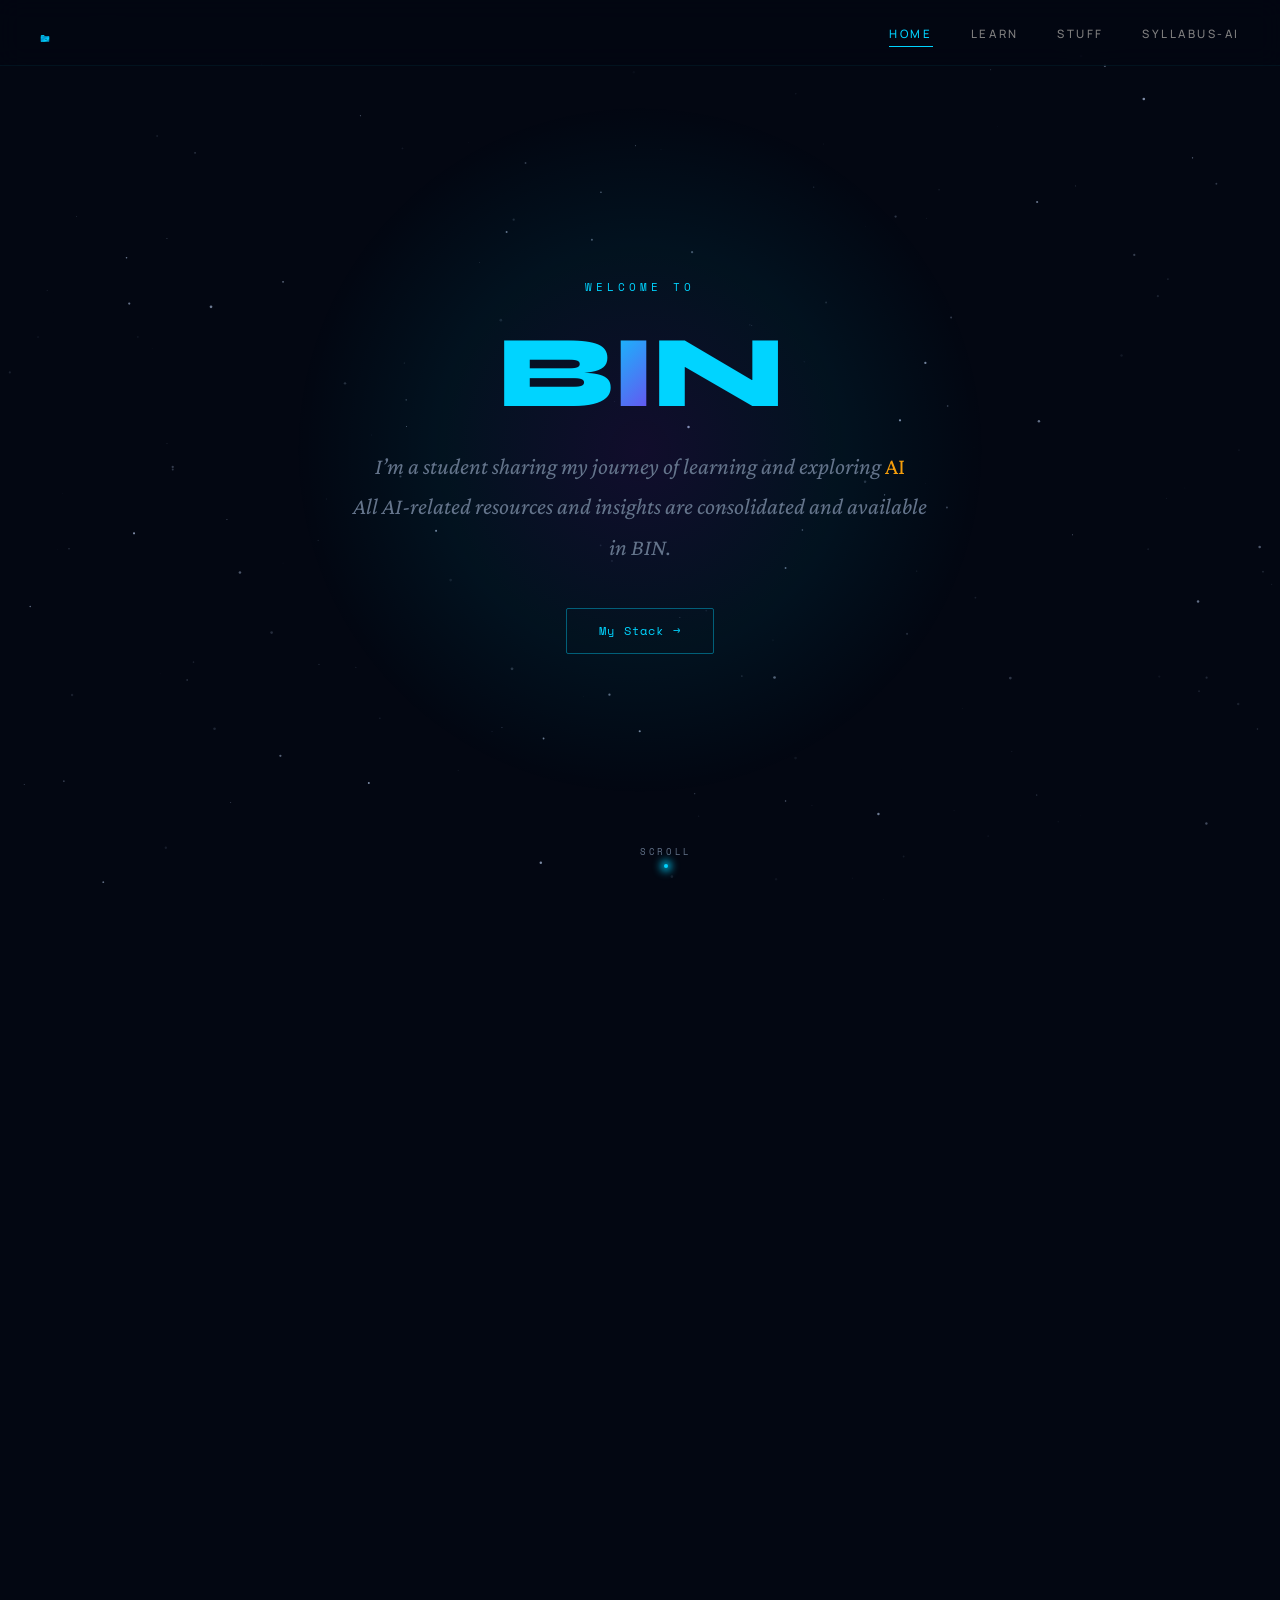
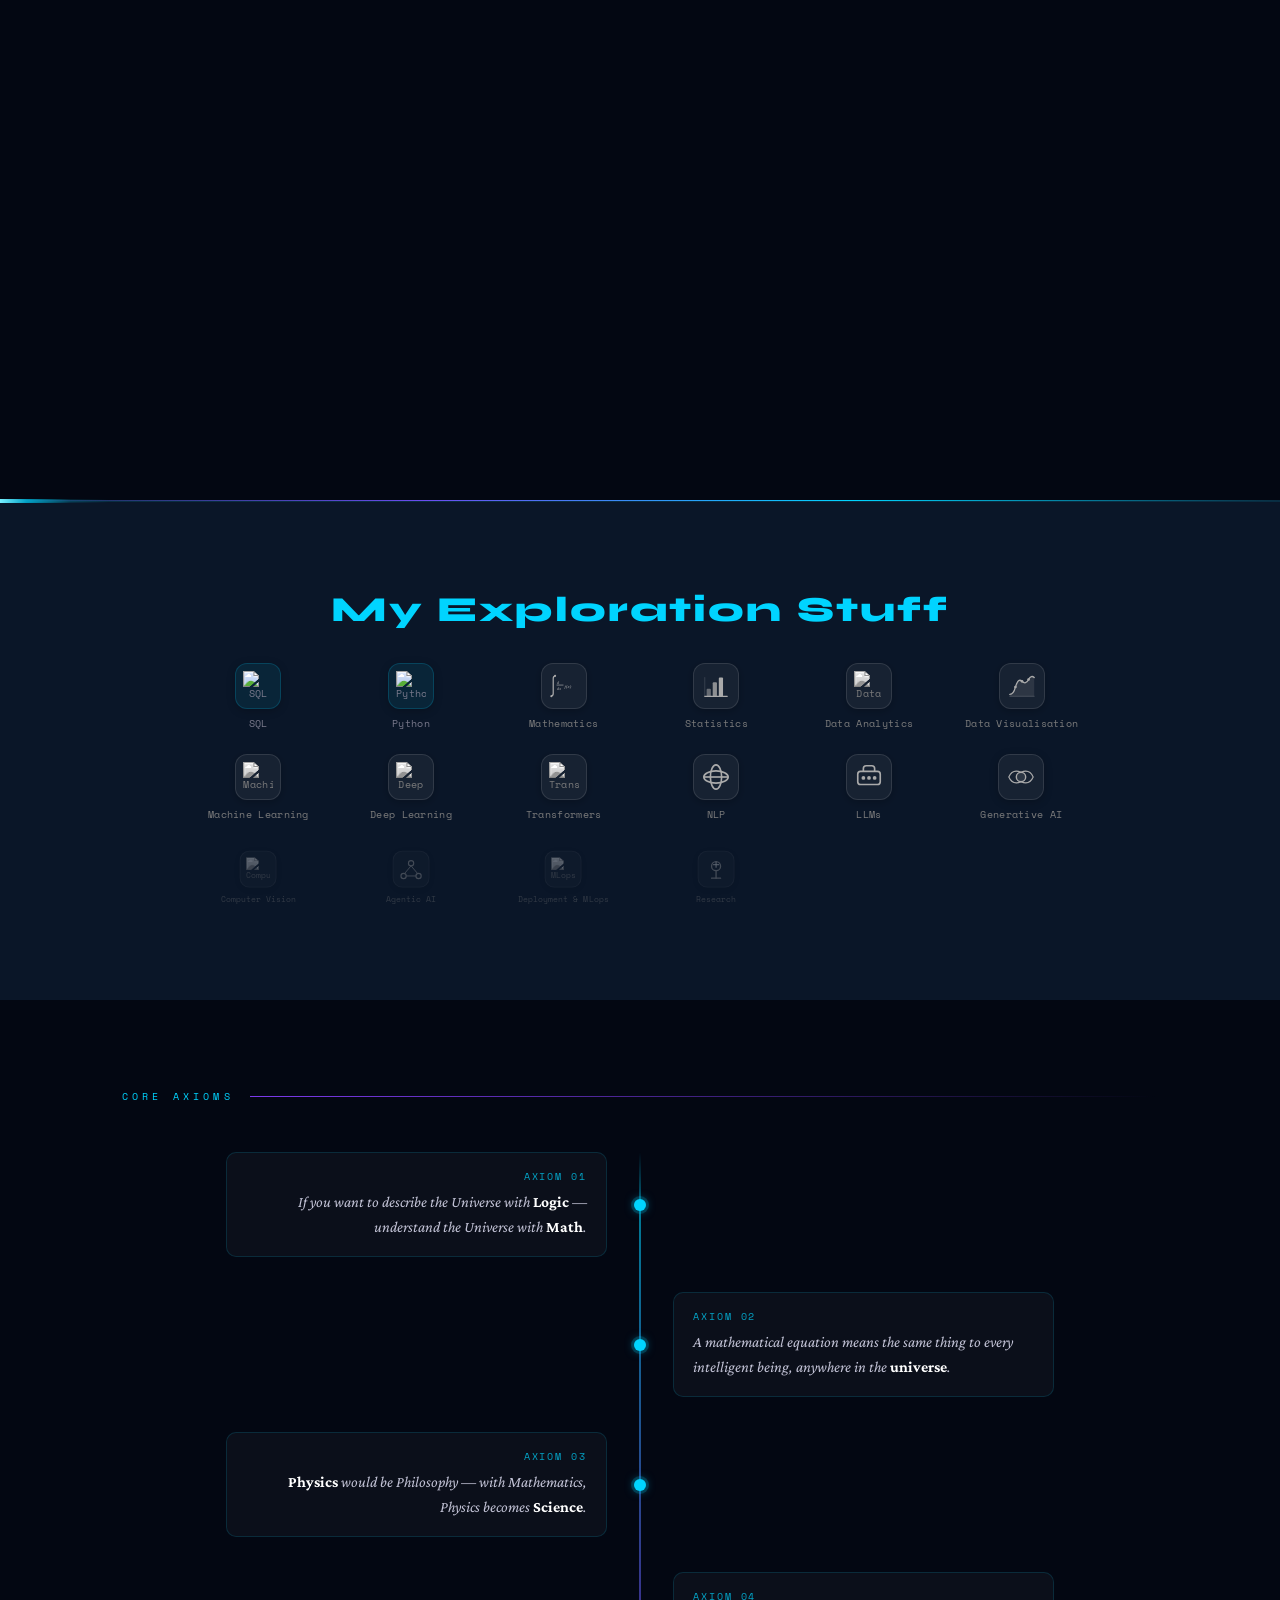
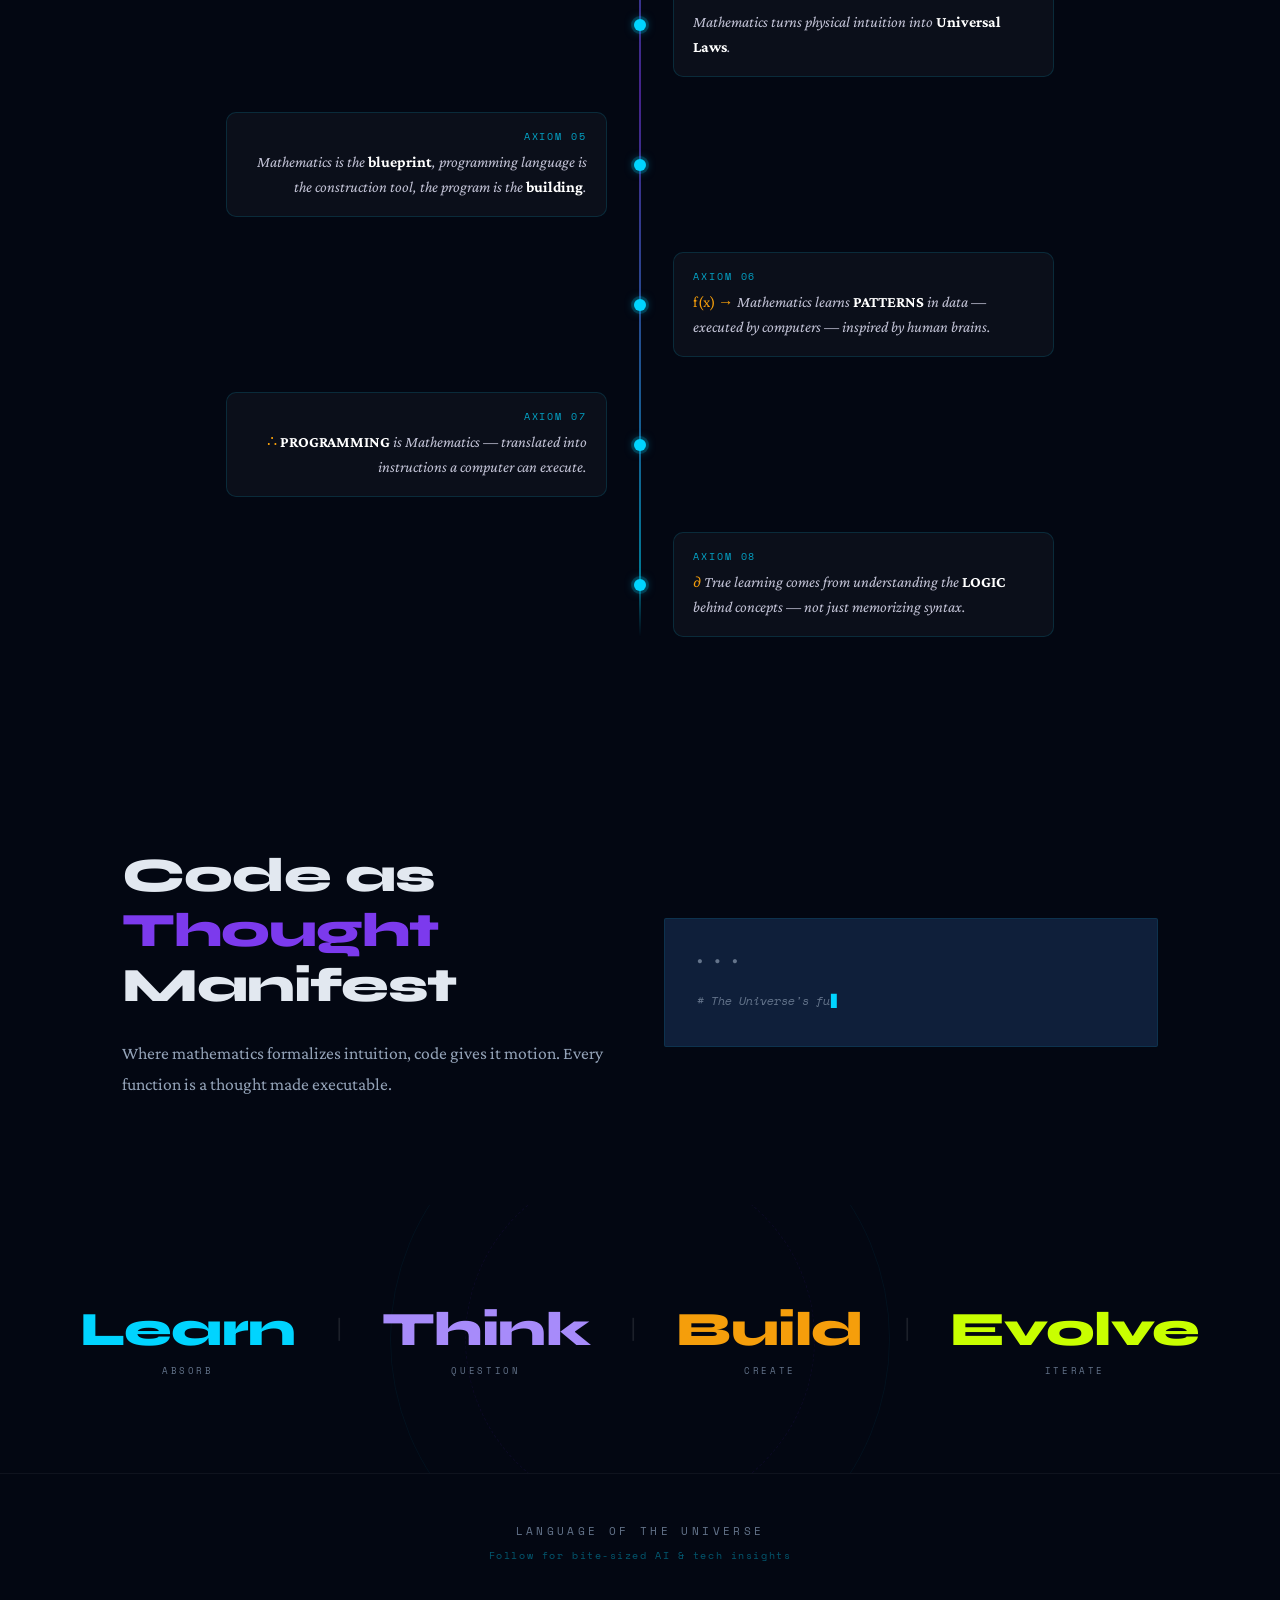
==== commit 23fed254: "Update index.html" ====
--- a/index.html
+++ b/index.html
@@ -94,6 +94,20 @@
     left: 50%;
     transform: translate(-50%, -50%) scale(0.7);
     display: flex;
+    flex-direction: row;
+    align-items: center;
+    justify-content: center;
+    gap: clamp(2rem, 5vw, 5rem);
+    opacity: 0;
+    z-index: 3;
+    pointer-events: none;
+    width: 90vw;
+    max-width: 900px;
+  }
+
+  /* LEFT column */
+  .bin-phrase-left {
+    display: flex;
     flex-direction: column;
     align-items: center;
     justify-content: center;
@@ -105,16 +119,10 @@
     letter-spacing: -0.02em;
     line-height: 1.15;
     text-align: center;
-    opacity: 0;
-    z-index: 3;
-    transition: opacity 0.9s cubic-bezier(0.4,0,0.2,1),
-                transform 0.9s cubic-bezier(0.34,1.56,0.64,1);
-    pointer-events: none;
-  }
-  .bin-phrase.phrase-visible {
-    opacity: 1;
-    transform: translate(-50%, -50%) scale(1);
-  }
+    flex-shrink: 0;
+  }
+
+
   .bin-static {
     color: #ffffff;
   }
@@ -169,16 +177,11 @@
     <div class="bin-wrap" id="binWrap">
 
   <!-- Single sliding page -->
-  <div class="slide-page" id="slidePage">
-
-    <!-- Link track img / Link proceed name-->
-    <img class="sl-name" src="sql_logo.png" alt="SQL Logo" width="15px" height="15px"/>
-
-    <!-- Line elements -->
-    <div class="sl-line"></div>
-    <div class="sl-line"></div>
-    <div class="sl-line"></div>
-    <div class="sl-line"></div>
+  <div class="slide-page" id="slidePage" style="justify-content:space-evenly; padding: 4px 5px; top: 16px;">
+    <div class="sl-line" style="width:35%;"></div>
+    <div class="sl-line" style="width:65%;"></div>
+    <div class="sl-line" style="width:45%;"></div>
+    <div class="sl-line" style="width:90%;"></div>
   </div>
   <!-- Folder SVG -->
   <svg class="folder-svg" id="folderSvg" viewBox="0 0 120 100">
@@ -297,7 +300,7 @@
 
   <!-- HERO -->
   <div style="position: relative; height: 5300px;" id="heroWrap">
-    <section class="hero" id="heroSection">
+    <section class="hero" id="heroSection" style="height:100vh; overflow:hidden;">
       <!-- Chrome group: fades out as one unit -->
       <div class="hero-chrome-wrap" id="heroChrome">
         <div class="eyebrow" id="heroEyebrow">Welcome to</div>
@@ -319,97 +322,804 @@
       </div>
       <!-- Brain phrase: absolute overlay, always centered, never in flow -->
       <div class="bin-phrase" id="binPhrase">
-        <span class="bin-static">Brain</span>
-      <span class="bin-word-wrap"><span class="bin-word" id="binWord" style="color:#00d4ff;">Integration</span></span>
-        <span class="bin-static">Neurons</span>
+        <!-- LEFT: Brain × Neurons text -->
+        <div class="bin-phrase-left">
+          <span class="bin-static">Brain</span>
+          <span class="bin-word-wrap"><span class="bin-word" id="binWord" style="color:#00d4ff;">Integration</span></span>
+          <span class="bin-static">Neurons</span>
+        </div>
+
       </div>
     </section>
   </div>
 
   <!-- TOPICS / STACK -->
   <div class="topics" id="stack">
-    <div class="topics-inner">
-      <div class="section-label">My Exploration Stuff</div>
-      <div class="tags-wrap">
-        <span class="tag">
-          <a href="sqlbasics.html">SQL</a>
-        </span>
-        <span class="tag">Python</span>
-        <span class="tag">Mathematics</span>
-        <span class="tag">Statistics</span>
-        <span class="tag">Data Analytics</span>
-        <span class="tag">Data Visualisation</span>
-        <span class="tag">Machine Learning</span>
-        <span class="tag">Deep Learning</span>
-        <span class="tag">Transformers</span>
-        <span class="tag">NLP</span>
-        <span class="tag">LLMs</span>
-        <span class="tag">Generative AI</span>
-        <span class="tag">Computer Vision</span>
-        <span class="tag">Agentic AI</span>
-        <span class="tag">Deployment &amp; MLops</span>
-        <span class="tag">Research</span>
-        <!-- <span class="tag">Physical AI</span>
-        <span class="tag-soon">Conscious AI</span>
-        <span class="tag-soon">Neural Networks</span>
-        <span class="tag-soon">Linear Algebra</span>
-        <span class="tag-soon">Calculus</span>
-        <span class="tag-soon">Statistics</span>
-        <span class="tag-soon">Transformer Models</span>
-        <span class="tag-soon">Computer Vision</span>
-        <span class="tag-soon">NLP</span>
-        <span class="tag-soon">Reinforcement Learning</span> -->
+    <div class="topics-inner explore-wrap">
+
+      <div class="explore-title" id="exploreTitle">My Exploration Stuff</div>
+
+      <div class="explore-grid" id="exploreGrid">
+
+        <a class="explore-card" href="sqlbasics.html">
+          <div class="ec-icon"><img src="https://cdn.jsdelivr.net/gh/devicons/devicon@latest/icons/azuresqldatabase/azuresqldatabase-original.svg" alt="SQL"></div>
+          <span>SQL</span>
+        </a>
+
+        <a class="explore-card" href="python.html">
+          <div class="ec-icon"><img src="https://cdn.jsdelivr.net/gh/devicons/devicon@latest/icons/python/python-original.svg" alt="Python"></div>
+          <span>Python</span>
+        </a>
+
+        <div class="explore-card disabled">
+          <div class="ec-icon">
+            <svg viewBox="0 0 64 64" fill="none" xmlns="http://www.w3.org/2000/svg" width="32" height="32">
+              <!-- ∫ integral sign -->
+              <path d="M13 11 Q9 11 9 16 L9 48 Q9 53 5 53" stroke="#00d4ff" stroke-width="2.6" fill="none" stroke-linecap="round"/>
+              <circle cx="13" cy="10" r="2.2" fill="#00d4ff"/>
+              <circle cx="5"  cy="54" r="2.2" fill="#00d4ff"/>
+              <!-- d/dx fraction: d on top, line, dx on bottom -->
+              <!-- "d" numerator -->
+              <text x="17" y="27" font-size="9" fill="#00d4ff" font-family="Georgia,serif" font-style="italic">d</text>
+              <!-- fraction bar -->
+              <line x1="17" y1="30" x2="30" y2="30" stroke="#00d4ff" stroke-width="1.4" stroke-linecap="round"/>
+              <!-- "dx" denominator -->
+              <text x="17" y="40" font-size="9" fill="#00d4ff" font-family="Georgia,serif" font-style="italic">dx</text>
+              <!-- f(x) -->
+              <text x="33" y="36" font-size="10" fill="#00d4ff" font-family="Georgia,serif" font-style="italic">f(x)</text>
+            </svg>
+          </div>
+          <span>Mathematics</span>
+        </div>
+
+        <div class="explore-card disabled">
+          <div class="ec-icon">
+            <svg viewBox="0 0 64 64" fill="none" xmlns="http://www.w3.org/2000/svg" width="32" height="32">
+              <!-- baseline -->
+              <line x1="8" y1="54" x2="56" y2="54" stroke="#00d4ff" stroke-width="2.5" stroke-linecap="round"/>
+              <!-- bars -->
+              <rect x="12" y="38" width="9" height="16" rx="2" fill="#00d4ff" opacity="0.55"/>
+              <rect x="25" y="24" width="9" height="30" rx="2" fill="#00d4ff" opacity="0.8"/>
+              <rect x="38" y="14" width="9" height="40" rx="2" fill="#00d4ff"/>
+              <!-- y-axis tick marks -->
+              <line x1="8" y1="14" x2="8" y2="54" stroke="rgba(0,212,255,0.3)" stroke-width="1.5" stroke-linecap="round"/>
+            </svg>
+          </div>
+          <span>Statistics</span>
+        </div>
+
+        <div class="explore-card disabled">
+          <div class="ec-icon"><img src="https://cdn.jsdelivr.net/gh/devicons/devicon@latest/icons/anaconda/anaconda-original.svg" alt="Data Analytics"></div>
+          <span>Data Analytics</span>
+        </div>
+
+        <div class="explore-card disabled">
+          <div class="ec-icon">
+            <svg viewBox="0 0 64 64" fill="none" xmlns="http://www.w3.org/2000/svg" width="32" height="32">
+              <!-- filled area chart -->
+              <path d="M6 50 Q14 50 18 34 Q24 14 32 22 Q40 30 46 18 Q52 8 58 14 L58 54 L6 54 Z" fill="rgba(0,212,255,0.15)"/>
+              <!-- line on top of area -->
+              <path d="M6 50 Q14 50 18 34 Q24 14 32 22 Q40 30 46 18 Q52 8 58 14" stroke="#00d4ff" stroke-width="2.8" fill="none" stroke-linecap="round" stroke-linejoin="round"/>
+              <!-- data point dots -->
+              <circle cx="18" cy="34" r="2.8" fill="#00d4ff"/>
+              <circle cx="32" cy="22" r="2.8" fill="#00d4ff"/>
+              <circle cx="46" cy="18" r="2.8" fill="#00d4ff"/>
+              <!-- baseline -->
+              <line x1="6" y1="54" x2="58" y2="54" stroke="rgba(0,212,255,0.35)" stroke-width="1.8" stroke-linecap="round"/>
+            </svg>
+          </div>
+          <span>Data Visualisation</span>
+        </div>
+
+        <div class="explore-card disabled">
+          <div class="ec-icon"><img src="https://cdn.jsdelivr.net/gh/devicons/devicon@latest/icons/scikitlearn/scikitlearn-original.svg" alt="Machine Learning"></div>
+          <span>Machine Learning</span>
+        </div>
+
+        <div class="explore-card disabled">
+          <div class="ec-icon"><img src="https://cdn.jsdelivr.net/gh/devicons/devicon@latest/icons/tensorflow/tensorflow-original.svg" alt="Deep Learning"></div>
+          <span>Deep Learning</span>
+        </div>
+
+        <div class="explore-card disabled">
+          <div class="ec-icon"><img src="https://cdn.jsdelivr.net/gh/devicons/devicon@latest/icons/pytorch/pytorch-original.svg" alt="Transformers"></div>
+          <span>Transformers</span>
+        </div>
+
+        <div class="explore-card disabled">
+          <div class="ec-icon">
+            <svg viewBox="0 0 64 64" fill="none" xmlns="http://www.w3.org/2000/svg" width="32" height="32">
+              <ellipse cx="32" cy="32" rx="26" ry="13" stroke="#00d4ff" stroke-width="3.5"/>
+              <line x1="6" y1="32" x2="58" y2="32" stroke="#00d4ff" stroke-width="3.5"/>
+              <ellipse cx="32" cy="32" rx="12" ry="26" stroke="#00d4ff" stroke-width="3.5"/>
+            </svg>
+          </div>
+          <span>NLP</span>
+        </div>
+
+        <div class="explore-card disabled">
+          <div class="ec-icon">
+            <svg viewBox="0 0 64 64" fill="none" xmlns="http://www.w3.org/2000/svg" width="32" height="32">
+              <rect x="8" y="20" width="48" height="28" rx="6" stroke="#00d4ff" stroke-width="3.5"/>
+              <circle cx="20" cy="34" r="4" fill="#00d4ff"/>
+              <circle cx="32" cy="34" r="4" fill="#00d4ff"/>
+              <circle cx="44" cy="34" r="4" fill="#00d4ff"/>
+              <path d="M20 20V14Q20 8 26 8H38Q44 8 44 14V20" stroke="#00d4ff" stroke-width="3.5" fill="none"/>
+            </svg>
+          </div>
+          <span>LLMs</span>
+        </div>
+
+        <div class="explore-card disabled">
+          <div class="ec-icon">
+            <svg viewBox="0 0 64 64" fill="none" xmlns="http://www.w3.org/2000/svg" width="32" height="32">
+              <circle cx="32" cy="32" r="10" fill="#00d4ff" opacity="0.15"/>
+              <circle cx="32" cy="32" r="10" stroke="#00d4ff" stroke-width="3"/>
+              <path d="M32 22Q50 14 58 32Q50 50 32 42Q14 50 6 32Q14 14 32 22Z" stroke="#00d4ff" stroke-width="2.5" fill="none"/>
+            </svg>
+          </div>
+          <span>Generative AI</span>
+        </div>
+
+        <div class="explore-card disabled">
+          <div class="ec-icon"><img src="https://cdn.jsdelivr.net/gh/devicons/devicon@latest/icons/opencv/opencv-original.svg" alt="Computer Vision"></div>
+          <span>Computer Vision</span>
+        </div>
+
+        <div class="explore-card disabled">
+          <div class="ec-icon">
+            <svg viewBox="0 0 64 64" fill="none" xmlns="http://www.w3.org/2000/svg" width="32" height="32">
+              <circle cx="32" cy="16" r="7" stroke="#00d4ff" stroke-width="3"/>
+              <circle cx="12" cy="50" r="7" stroke="#00d4ff" stroke-width="3"/>
+              <circle cx="52" cy="50" r="7" stroke="#00d4ff" stroke-width="3"/>
+              <line x1="32" y1="23" x2="15" y2="43" stroke="#00d4ff" stroke-width="2.5"/>
+              <line x1="32" y1="23" x2="49" y2="43" stroke="#00d4ff" stroke-width="2.5"/>
+              <line x1="19" y1="50" x2="45" y2="50" stroke="#00d4ff" stroke-width="2.5"/>
+            </svg>
+          </div>
+          <span>Agentic AI</span>
+        </div>
+
+        <div class="explore-card disabled">
+          <div class="ec-icon"><img src="https://cdn.jsdelivr.net/gh/devicons/devicon@latest/icons/docker/docker-original.svg" alt="MLops"></div>
+          <span>Deployment &amp; MLops</span>
+        </div>
+
+        <div class="explore-card disabled">
+          <div class="ec-icon">
+            <svg viewBox="0 0 64 64" fill="none" xmlns="http://www.w3.org/2000/svg" width="32" height="32">
+              <circle cx="32" cy="24" r="12" stroke="#00d4ff" stroke-width="3.5"/>
+              <line x1="20" y1="56" x2="44" y2="56" stroke="#00d4ff" stroke-width="3.5" stroke-linecap="round"/>
+              <line x1="32" y1="36" x2="32" y2="56" stroke="#00d4ff" stroke-width="3.5" stroke-linecap="round"/>
+              <line x1="25" y1="20" x2="39" y2="20" stroke="#fff" stroke-width="2.5" stroke-linecap="round"/>
+              <line x1="32" y1="13" x2="32" y2="27" stroke="#fff" stroke-width="2.5" stroke-linecap="round"/>
+            </svg>
+          </div>
+          <span>Research</span>
+        </div>
+
       </div>
     </div>
   </div>
 
+  <style>
+    .explore-wrap {
+      display: flex;
+      flex-direction: column;
+      align-items: center;
+    }
+
+    /* Title — fades up and out when grid enters view */
+    .explore-title {
+      font-family: 'Syne', sans-serif;
+      font-size: clamp(1.5rem, 3.5vw, 2.2rem);
+      font-weight: 800;
+      color: #00d4ff;
+      letter-spacing: 0.06em;
+      text-align: center;
+      margin-bottom: 2rem;
+      transition: opacity 0.5s ease, transform 0.5s ease;
+    }
+    .explore-title.hide {
+      opacity: 0;
+      transform: translateY(-14px);
+      pointer-events: none;
+    }
+
+    /* Disabled card */
+    .explore-card.disabled {
+      opacity: 0.35;
+      filter: grayscale(1);
+      cursor: not-allowed;
+      pointer-events: none;
+    }
+
+    /* Grid — 6 columns fixed */
+    .explore-grid {
+      display: grid;
+      grid-template-columns: repeat(6, 1fr);
+      gap: 1.4rem 1rem;
+      width: 100%;
+      max-width: 900px;
+    }
+
+    /* Card — no big box, just icon + label centered */
+    .explore-card {
+      display: flex;
+      flex-direction: column;
+      align-items: center;
+      justify-content: center;
+      gap: 0.5rem;
+      background: none;
+      border: none;
+      box-shadow: none;
+      padding: 0;
+      color: #7a7a8c;
+      font-family: 'Space Mono', monospace;
+      font-size: 0.63rem;
+      letter-spacing: 0.03em;
+      text-align: center;
+      line-height: 1.4;
+      text-decoration: none;
+      cursor: default;
+      /* reveal start state */
+      opacity: 0;
+      transform: scale(0.80);
+      transition: opacity 0.42s ease, transform 0.42s cubic-bezier(0.34,1.56,0.64,1), color 0.28s;
+    }
+    .explore-card.revealed {
+      opacity: 1;
+      transform: scale(1);
+    }
+    a.explore-card { cursor: pointer; }
+    .explore-card:hover {
+      color: #ffffff;
+      transform: scale(1.05) translateY(-1px);
+    }
+
+    /* Icon box — small tight div around icon only */
+    .ec-icon {
+      width: 46px;
+      height: 46px;
+      display: flex;
+      align-items: center;
+      justify-content: center;
+      border-radius: 12px;
+      background: rgba(0, 212, 255, 0.08);
+      border: 1.5px solid rgba(0, 212, 255, 0.18);
+      box-shadow: 0 2px 8px rgba(0,0,0,0.22);
+      transition: box-shadow 0.32s ease, background 0.28s;
+    }
+    .explore-card:hover .ec-icon {
+      background: rgba(0, 212, 255, 0.16);
+      box-shadow: 0 6px 18px rgba(0,212,255,0.25);
+    }
+    .ec-icon img, .ec-icon svg {
+      width: 30px;
+      height: 30px;
+      object-fit: contain;
+      display: block;
+    }
+
+    /* Inner wrapper — no animation on this anymore */
+    .ec-icon-inner {
+      display: flex;
+      align-items: center;
+      justify-content: center;
+      width: 100%;
+      height: 100%;
+    }
+
+    /* ── Falling clone: free on the page ── */
+    .icon-falling-clone {
+      position: fixed;
+      z-index: 9999;
+      pointer-events: none;
+      width: 30px;
+      height: 30px;
+      display: flex;
+      align-items: center;
+      justify-content: center;
+    }
+    .icon-falling-clone img,
+    .icon-falling-clone svg {
+      width: 30px;
+      height: 30px;
+      object-fit: contain;
+      display: block;
+    }
+
+    @keyframes iconPageFall {
+      0%   { transform: translateY(0)    rotate(0deg);   opacity: 1;   }
+      8%   { transform: translateY(-6px) rotate(-4deg);  opacity: 1;   }
+      25%  { transform: translateY(60px) rotate(10deg);  opacity: 1;   }
+      55%  { transform: translateY(200px) rotate(18deg); opacity: 0.7; }
+      80%  { transform: translateY(380px) rotate(22deg); opacity: 0.3; }
+      100% { transform: translateY(520px) rotate(25deg); opacity: 0;   }
+    }
+
+    /* ── Motion streak lines ── */
+    .fall-streak {
+      position: fixed;
+      z-index: 9998;
+      pointer-events: none;
+      width: 2px;
+      border-radius: 2px;
+      background: linear-gradient(to bottom, rgba(0,212,255,0.7), transparent);
+      transform-origin: top center;
+    }
+  </style>
+
+  <script>
+  /* ── ICON FALL ON CLICK ── */
+  (function () {
+    const grid = document.getElementById('exploreGrid');
+
+    /* Wrap every ec-icon's content in a .ec-icon-inner at runtime */
+    grid.querySelectorAll('.ec-icon').forEach(icon => {
+      if (icon.querySelector('.ec-icon-inner')) return;
+      const inner = document.createElement('span');
+      inner.className = 'ec-icon-inner';
+      while (icon.firstChild) inner.appendChild(icon.firstChild);
+      icon.appendChild(inner);
+    });
+
+    grid.addEventListener('click', function (e) {
+      const card = e.target.closest('.explore-card');
+      if (!card || card.classList.contains('disabled')) return;
+
+      const inner = card.querySelector('.ec-icon-inner');
+      if (!inner) return;
+
+      /* Prevent double-trigger */
+      if (card.dataset.falling === '1') return;
+      card.dataset.falling = '1';
+
+      if (card.tagName === 'A') e.preventDefault();
+
+      /* Get icon's position on screen */
+      const rect = inner.getBoundingClientRect();
+      const startX = rect.left + rect.width / 2 - 15;
+      const startY = rect.top  + rect.height / 2 - 15;
+
+      /* How far to fall — to axioms section + extra, minimum 900px */
+      const axioms = document.getElementById('axiomsSection');
+      let fallDistance = 900;
+      if (axioms) {
+        const axiomsTop = axioms.getBoundingClientRect().top;
+        fallDistance = Math.max(axiomsTop - startY + 200, 900);
+      }
+
+      /* Clone the inner icon content */
+      const clone = document.createElement('div');
+      clone.className = 'icon-falling-clone';
+      clone.style.left = startX + 'px';
+      clone.style.top  = startY + 'px';
+      clone.innerHTML  = inner.innerHTML;
+      document.body.appendChild(clone);
+
+      /* Hide the original icon while clone falls */
+      inner.style.opacity = '0';
+
+      /* ── Spawn 3 motion streak lines: 1 left, 2 right ── */
+      const streakDefs = [
+        { offsetX: -14, height: 38, delay: 0.05, duration: 1.0 },  /* left */
+        { offsetX:  18, height: 28, delay: 0.0,  duration: 0.9 },  /* right near */
+        { offsetX:  26, height: 18, delay: 0.08, duration: 0.85 }  /* right far */
+      ];
+      const streaks = streakDefs.map(def => {
+        const s = document.createElement('div');
+        s.className = 'fall-streak';
+        s.style.left   = (startX + 15 + def.offsetX) + 'px';
+        s.style.top    = (startY + 10) + 'px';
+        s.style.height = def.height + 'px';
+        s.style.opacity = '0';
+        document.body.appendChild(s);
+
+        const ts = Date.now();
+        const kfName = `streak-${ts}-${def.offsetX}`;
+        const styleS = document.createElement('style');
+        styleS.textContent = `
+          @keyframes ${kfName} {
+            0%   { transform: translateY(0);                    opacity: 0;   }
+            10%  { transform: translateY(${fallDistance*0.05}px); opacity: 0.9; }
+            55%  { transform: translateY(${fallDistance*0.55}px); opacity: 0.6; }
+            85%  { transform: translateY(${fallDistance*0.85}px); opacity: 0.15;}
+            100% { transform: translateY(${fallDistance}px);     opacity: 0;   }
+          }
+        `;
+        document.head.appendChild(styleS);
+        s.style.animation = `${kfName} ${def.duration}s ${def.delay}s cubic-bezier(0.4,0,0.85,1) forwards`;
+
+        s.addEventListener('animationend', () => { s.remove(); styleS.remove(); }, { once: true });
+        return s;
+      });
+
+      /* Inject a one-off keyframe with the exact fall distance */
+      const styleId = 'fall-kf-' + Date.now();
+      const styleEl = document.createElement('style');
+      styleEl.id = styleId;
+      styleEl.textContent = `
+        @keyframes iconFallNow {
+          0%   { transform: translateY(0)                        rotate(0deg);   opacity: 1;   }
+          8%   { transform: translateY(-6px)                     rotate(-4deg);  opacity: 1;   }
+          30%  { transform: translateY(${fallDistance * 0.15}px) rotate(10deg);  opacity: 1;   }
+          60%  { transform: translateY(${fallDistance * 0.5}px)  rotate(18deg);  opacity: 0.7; }
+          85%  { transform: translateY(${fallDistance * 0.82}px) rotate(22deg);  opacity: 0.25;}
+          100% { transform: translateY(${fallDistance}px)        rotate(25deg);  opacity: 0;   }
+        }
+      `;
+      document.head.appendChild(styleEl);
+
+      clone.style.animation = 'iconFallNow 1.4s cubic-bezier(0.4, 0, 0.85, 1) forwards';
+
+      clone.addEventListener('animationend', () => {
+        clone.remove();
+        styleEl.remove();
+        inner.style.opacity = '1';
+        delete card.dataset.falling;
+        if (card.tagName === 'A') {
+          window.location.href = card.getAttribute('href');
+        }
+      }, { once: true });
+    });
+  })();
+  </script>
+
+  <script>
+  (function () {
+    const title = document.getElementById('exploreTitle');
+    const grid  = document.getElementById('exploreGrid');
+    const cards = Array.from(grid.querySelectorAll('.explore-card'));
+
+    const obs = new IntersectionObserver((entries) => {
+      entries.forEach(entry => {
+        if (entry.isIntersecting) {
+          cards.forEach((card, i) => {
+            setTimeout(() => card.classList.add('revealed'), i * 52);
+          });
+          obs.disconnect();
+        }
+      });
+    }, { threshold: 0.15 });
+
+    obs.observe(grid);
+  })();
+  </script>
+
+  <script>
+  /* ── TOPICS top-border: shine sweeps with scroll ── */
+  (function () {
+    const topics = document.getElementById('stack');
+    if (!topics) return;
+
+    topics.style.position = 'relative';
+
+    /* Dim base line — always visible */
+    const base = document.createElement('div');
+    base.style.cssText = `
+      position: absolute;
+      top: 0; left: 0; right: 0;
+      height: 2px;
+      background: rgba(0,212,255,0.12);
+      pointer-events: none;
+      z-index: 2;
+    `;
+    topics.prepend(base);
+
+    /* Shine — a soft bright spot that travels left → right on scroll down, right → left on scroll up */
+    const shine = document.createElement('div');
+    shine.style.cssText = `
+      position: absolute;
+      top: -1px; left: 0;
+      height: 4px;
+      width: 220px;
+      background: linear-gradient(
+        to right,
+        transparent 0%,
+        rgba(0,212,255,0.12) 18%,
+        rgba(0,212,255,0.7) 38%,
+        rgba(120,240,255,1) 50%,
+        rgba(0,212,255,0.7) 62%,
+        rgba(0,212,255,0.12) 82%,
+        transparent 100%
+      );
+      filter: blur(0.6px);
+      pointer-events: none;
+      z-index: 3;
+      will-change: transform;
+    `;
+    topics.prepend(shine);
+
+    let raf = null;
+
+    function tick() {
+      const rect     = topics.getBoundingClientRect();
+      const total    = topics.offsetHeight + window.innerHeight;
+      /* 0 = section just entered viewport bottom, 1 = section scrolled past top */
+      const progress = Math.min(1, Math.max(0, (window.innerHeight - rect.top) / total));
+
+      /* shine centre travels from -110px (off left) to width+110px (off right) */
+      const w      = topics.offsetWidth;
+      const x      = -110 + progress * (w + 220);
+      shine.style.transform = `translateX(${x}px)`;
+      raf = null;
+    }
+
+    window.addEventListener('scroll', () => {
+      if (!raf) raf = requestAnimationFrame(tick);
+    }, { passive: true });
+
+    tick();
+  })();
+  </script>
+
   <!-- AXIOMS -->
   <section class="section axioms-hidden" id="axiomsSection">
     <div class="section-label">Core Axioms</div>
-    <div class="axioms-grid">
-      <div class="axiom">
-        <div class="axiom-num">AXIOM 01</div>
-        <blockquote>If you want to describe the Universe with <strong>Logic</strong> — understand the Universe with <strong>Math</strong>.</blockquote>
+
+    <div class="axioms-timeline">
+
+      <!-- centre spine -->
+      <div class="tl-spine"></div>
+
+      <!-- AXIOM 01 — LEFT -->
+      <div class="tl-row">
+        <div class="tl-card tl-left">
+          <div class="axiom-num">AXIOM 01</div>
+          <blockquote>If you want to describe the Universe with <strong>Logic</strong> — understand the Universe with <strong>Math</strong>.</blockquote>
+        </div>
+        <div class="tl-node"><span></span></div>
+        <div class="tl-empty"></div>
       </div>
-      <div class="axiom">
-        <div class="axiom-num">AXIOM 02</div>
-        <blockquote>A mathematical equation means the same thing to every intelligent being, anywhere in the <strong>universe</strong>.</blockquote>
+
+      <!-- AXIOM 02 — RIGHT -->
+      <div class="tl-row">
+        <div class="tl-empty"></div>
+        <div class="tl-node"><span></span></div>
+        <div class="tl-card tl-right">
+          <div class="axiom-num">AXIOM 02</div>
+          <blockquote>A mathematical equation means the same thing to every intelligent being, anywhere in the <strong>universe</strong>.</blockquote>
+        </div>
       </div>
-      <div class="axiom">
-        <div class="axiom-num">AXIOM 03</div>
-        <blockquote><strong>Physics</strong> would be Philosophy — with Mathematics, Physics becomes <strong>Science</strong>.</blockquote>
+
+      <!-- AXIOM 03 — LEFT -->
+      <div class="tl-row">
+        <div class="tl-card tl-left">
+          <div class="axiom-num">AXIOM 03</div>
+          <blockquote><strong>Physics</strong> would be Philosophy — with Mathematics, Physics becomes <strong>Science</strong>.</blockquote>
+        </div>
+        <div class="tl-node"><span></span></div>
+        <div class="tl-empty"></div>
       </div>
-      <div class="axiom">
-        <div class="axiom-num">AXIOM 04</div>
-        <blockquote>Mathematics turns physical intuition into <strong>Universal Laws</strong>.</blockquote>
+
+      <!-- AXIOM 04 — RIGHT -->
+      <div class="tl-row">
+        <div class="tl-empty"></div>
+        <div class="tl-node"><span></span></div>
+        <div class="tl-card tl-right">
+          <div class="axiom-num">AXIOM 04</div>
+          <blockquote>Mathematics turns physical intuition into <strong>Universal Laws</strong>.</blockquote>
+        </div>
       </div>
-      <div class="axiom">
-        <div class="axiom-num">AXIOM 05</div>
-        <blockquote>Mathematics is the <strong>blueprint</strong>, programming language is the construction tool, the program is the <strong>building</strong>.</blockquote>
+
+      <!-- AXIOM 05 — LEFT -->
+      <div class="tl-row">
+        <div class="tl-card tl-left">
+          <div class="axiom-num">AXIOM 05</div>
+          <blockquote>Mathematics is the <strong>blueprint</strong>, programming language is the construction tool, the program is the <strong>building</strong>.</blockquote>
+        </div>
+        <div class="tl-node"><span></span></div>
+        <div class="tl-empty"></div>
       </div>
-      <div class="axiom">
-        <div class="axiom-num">AXIOM 06</div>
-        <blockquote>
-          <span style="color:var(--accent3); font-style:normal;">f(x) → </span>
-          Mathematics learns <strong>PATTERNS</strong> in data — executed by computers — inspired by human brains.
-        </blockquote>
+
+      <!-- AXIOM 06 — RIGHT -->
+      <div class="tl-row">
+        <div class="tl-empty"></div>
+        <div class="tl-node"><span></span></div>
+        <div class="tl-card tl-right">
+          <div class="axiom-num">AXIOM 06</div>
+          <blockquote>
+            <span style="color:var(--accent3); font-style:normal;">f(x) → </span>
+            Mathematics learns <strong>PATTERNS</strong> in data — executed by computers — inspired by human brains.
+          </blockquote>
+        </div>
       </div>
-      <div class="axiom">
-        <div class="axiom-num">AXIOM 07</div>
-        <blockquote>
-          <span style="color:var(--accent3); font-style:normal;">∴ </span>
-          <strong>PROGRAMMING</strong> is Mathematics — translated into instructions a computer can execute.
-        </blockquote>
+
+      <!-- AXIOM 07 — LEFT -->
+      <div class="tl-row">
+        <div class="tl-card tl-left">
+          <div class="axiom-num">AXIOM 07</div>
+          <blockquote>
+            <span style="color:var(--accent3); font-style:normal;">∴ </span>
+            <strong>PROGRAMMING</strong> is Mathematics — translated into instructions a computer can execute.
+          </blockquote>
+        </div>
+        <div class="tl-node"><span></span></div>
+        <div class="tl-empty"></div>
       </div>
-      <div class="axiom">
-        <div class="axiom-num">AXIOM 08</div>
-        <blockquote>
-          <span style="color:var(--accent3); font-style:normal;">∂ </span>
-          True learning comes from understanding the <strong>LOGIC</strong> behind concepts — not just memorizing syntax.
-        </blockquote>
+
+      <!-- AXIOM 08 — RIGHT -->
+      <div class="tl-row">
+        <div class="tl-empty"></div>
+        <div class="tl-node"><span></span></div>
+        <div class="tl-card tl-right">
+          <div class="axiom-num">AXIOM 08</div>
+          <blockquote>
+            <span style="color:var(--accent3); font-style:normal;">∂ </span>
+            True learning comes from understanding the <strong>LOGIC</strong> behind concepts — not just memorizing syntax.
+          </blockquote>
+        </div>
       </div>
+
     </div>
   </section>
+
+  <style>
+    /* ══════════════════════════
+       AXIOMS TIMELINE
+    ══════════════════════════ */
+    .axioms-timeline {
+      position: relative;
+      width: 100%;
+      max-width: 860px;
+      margin: 2.5rem auto 0;
+      padding: 0 1rem;
+    }
+
+    /* vertical centre spine */
+    .tl-spine {
+      position: absolute;
+      top: 0;
+      bottom: 0;
+      left: 50%;
+      transform: translateX(-50%);
+      width: 2px;
+      background: linear-gradient(
+        to bottom,
+        transparent,
+        rgba(0,212,255,0.55) 6%,
+        rgba(124,58,237,0.55) 50%,
+        rgba(0,212,255,0.55) 94%,
+        transparent
+      );
+      z-index: 0;
+    }
+
+    /* each row = left-half | node | right-half */
+    .tl-row {
+      display: grid;
+      grid-template-columns: 1fr 40px 1fr;
+      align-items: center;
+      gap: 0;
+      margin-bottom: 2.2rem;
+      position: relative;
+      z-index: 1;
+    }
+
+    .tl-empty { /* placeholder on opposite side */ }
+
+    /* dot on the spine */
+    .tl-node {
+      display: flex;
+      align-items: center;
+      justify-content: center;
+      z-index: 2;
+    }
+    .tl-node span {
+      display: block;
+      width: 12px;
+      height: 12px;
+      border-radius: 50%;
+      background: #00d4ff;
+      box-shadow: 0 0 0 3px rgba(0,212,255,0.18), 0 0 10px rgba(0,212,255,0.5);
+      flex-shrink: 0;
+    }
+
+    /* card shared */
+    .tl-card {
+      background: rgba(255,255,255,0.035);
+      border: 1px solid rgba(0,212,255,0.14);
+      border-radius: 10px;
+      padding: 1rem 1.2rem;
+      transition: border-color 0.6s ease, box-shadow 0.6s ease;
+    }
+    .tl-card.glow {
+      border-color: rgba(0,212,255,0.7);
+      box-shadow: 0 0 18px rgba(0,212,255,0.35), 0 0 6px rgba(0,212,255,0.2);
+    }
+
+    /* left card: align text right, connect to spine */
+    .tl-left {
+      text-align: right;
+      margin-right: 0.8rem;
+    }
+    /* right card: align text left, connect to spine */
+    .tl-right {
+      text-align: left;
+      margin-left: 0.8rem;
+    }
+
+    .tl-card .axiom-num {
+      font-family: 'Space Mono', monospace;
+      font-size: 0.6rem;
+      letter-spacing: 0.2em;
+      color: #00d4ff;
+      margin-bottom: 0.45rem;
+      opacity: 0.75;
+    }
+    .tl-card blockquote {
+      font-family: 'Crimson Pro', 'Georgia', serif;
+      font-style: italic;
+      font-size: clamp(0.82rem, 1.4vw, 0.97rem);
+      color: rgba(220,220,240,0.88);
+      line-height: 1.6;
+      border: none;
+      padding: 0;
+      margin: 0;
+    }
+    .tl-card blockquote strong {
+      color: #ffffff;
+      font-style: normal;
+    }
+
+    /* ── mobile: stack everything centre ── */
+    @media (max-width: 600px) {
+      .tl-spine { left: 16px; transform: none; }
+      .tl-row   { grid-template-columns: 28px 1fr; }
+      .tl-node  { grid-column: 1; grid-row: 1; }
+      .tl-card  { grid-column: 2; grid-row: 1; text-align: left; margin: 0 0 0 0.6rem; }
+      .tl-empty { display: none; }
+      .tl-left  { margin-right: 0; }
+      .tl-right { margin-left: 0; }
+    }
+  </style>
+
+  <script>
+  /* ── AXIOM CARDS: only ONE card glows at a time (most centred in viewport) ── */
+  (function () {
+    const cards = Array.from(document.querySelectorAll('.tl-card'));
+    let rafId = null;
+
+    function updateGlow() {
+      const mid = window.innerHeight / 2;
+      let bestCard = null;
+      let bestDist = Infinity;
+
+      cards.forEach(card => {
+        const rect = card.getBoundingClientRect();
+        /* card must be at least partially in view */
+        if (rect.bottom < 0 || rect.top > window.innerHeight) return;
+        const cardMid = rect.top + rect.height / 2;
+        const dist = Math.abs(cardMid - mid);
+        if (dist < bestDist) {
+          bestDist = dist;
+          bestCard = card;
+        }
+      });
+
+      cards.forEach(card => {
+        if (card === bestCard) {
+          card.classList.add('glow');
+        } else {
+          card.classList.remove('glow');
+        }
+      });
+    }
+
+    function onScroll() {
+      if (!rafId) {
+        rafId = requestAnimationFrame(() => {
+          updateGlow();
+          rafId = null;
+        });
+      }
+    }
+
+    window.addEventListener('scroll', onScroll, { passive: true });
+    updateGlow(); /* run once on load */
+  })();
+  </script>
 
   <!-- PHILOSOPHY -->
   <section class="philosophy">
@@ -417,21 +1127,145 @@
       <h2>Code as <span>Thought</span> Manifest</h2>
       <p>Where mathematics formalizes intuition, code gives it motion. Every function is a thought made executable.</p>
     </div>
-    <div class="code-block">
-      <span class="cm"># The Universe's function signature</span><br>
-      <span class="kw">def</span> <span class="fn">universe</span>(math: <span class="str">'blueprint'</span>,<br>
-      &nbsp;&nbsp;&nbsp;&nbsp;&nbsp;&nbsp;&nbsp;&nbsp;&nbsp;&nbsp;&nbsp;&nbsp;&nbsp;&nbsp;&nbsp;code: <span class="str">'construction'</span>,<br>
-      &nbsp;&nbsp;&nbsp;&nbsp;&nbsp;&nbsp;&nbsp;&nbsp;&nbsp;&nbsp;&nbsp;&nbsp;&nbsp;&nbsp;&nbsp;logic: <span class="str">'foundation'</span>) → <span class="str">'science'</span>:<br>
-      <br>
-      &nbsp;&nbsp;&nbsp;&nbsp;<span class="cm"># Physics + Math = Universal Law</span><br>
-      &nbsp;&nbsp;&nbsp;&nbsp;intuition = math.formalize(physics)<br>
-      &nbsp;&nbsp;&nbsp;&nbsp;law = intuition.generalize(<span class="num">∞</span>)<br>
-      <br>
-      &nbsp;&nbsp;&nbsp;&nbsp;<span class="kw">return</span> law.execute(universe)<br>
-      <br>
-      <span class="cm"># Learn | Think | Build | Evolve</span>
-    </div>
+    <div class="code-block" id="codeBlock"><span id="codeOutput"></span><span class="code-cursor" id="codeCursor">▋</span></div>
   </section>
+
+  <style>
+    @keyframes cursorBlink {
+      0%, 100% { opacity: 1; }
+      50%       { opacity: 0; }
+    }
+    .code-cursor {
+      display: inline-block;
+      color: #00d4ff;
+      animation: cursorBlink 0.75s step-end infinite;
+      margin-left: 1px;
+      font-size: 1em;
+      vertical-align: baseline;
+    }
+    .code-cursor.done {
+      animation: none;
+      opacity: 0;
+    }
+  </style>
+
+  <script>
+  (function () {
+    /* ── Token types for syntax highlighting ── */
+    const KW  = 'kw',  FN = 'fn', CM = 'cm', STR = 'str', NUM = 'num', TX = '';
+
+    /* Each entry: [text, type]
+       Empty string = blank line (rendered as <br>) */
+    const lines = [
+      [['# The Universe\'s function signature', CM]],
+      [['def ', KW], ['universe', FN], ['(math: ', TX], ["'blueprint'", STR], [',', TX]],
+      [['               code: ', TX], ["'construction'", STR], [',', TX]],
+      [['               logic: ', TX], ["'foundation'", STR], [') → ', TX], ["'science'", STR], [':', TX]],
+      [],
+      [['    ', TX], ['# Physics + Math = Universal Law', CM]],
+      [['    intuition = math.formalize(physics)', TX]],
+      [['    law = intuition.generalize(', TX], ['∞', NUM], [')', TX]],
+      [],
+      [['    ', KW], ['return', KW], [' law.execute(universe)', TX]],
+      [],
+      [['# Learn | Think | Build | Evolve', CM]],
+      [],
+      [['# ── BIN in code ──────────────────────', CM]],
+      [['def ', KW], ['bin', FN], ['(data):', TX]],
+      [['    knowledge = ', TX], ['integrate', FN], ['(data)', TX], ['        # Brain — absorb everything', CM]],
+      [['    insight   = ', TX], ['infer', FN], ['(knowledge)', TX], ['     # Integration — find patterns', CM]],
+      [['    network   = ', TX], ['connect', FN], ['(insight)', TX], ['       # Neurons — link ideas', CM]],
+      [['    output    = ', TX], ['impulse', FN], ['(network)', TX], ['       # Signal — act on it', CM]],
+      [['    ', TX], ['return', KW], [' output', TX]],
+    ];
+
+    /* Flatten lines into a sequence of typed "segments"
+       Each segment: { html: string, charCount: number } */
+    function buildSegments() {
+      const segments = [];
+      lines.forEach((tokens, li) => {
+        if (tokens.length === 0) {
+          segments.push({ html: '<br>', chars: 0, isBreak: true });
+          return;
+        }
+        tokens.forEach(([text, type]) => {
+          const escaped = text
+            .replace(/&/g, '&amp;')
+            .replace(/</g, '&lt;')
+            .replace(/>/g, '&gt;');
+          const html = type ? `<span class="${type}">${escaped}</span>` : escaped;
+          segments.push({ html, chars: text.length, type, raw: text });
+        });
+        segments.push({ html: '<br>', chars: 0, isBreak: true });
+      });
+      return segments;
+    }
+
+    const segments  = buildSegments();
+    const totalChars = segments.reduce((s, seg) => s + seg.chars, 0);
+    const DURATION  = 10000; /* ms — total typing time */
+    const charDelay = DURATION / totalChars;
+
+    const output = document.getElementById('codeOutput');
+    const cursor = document.getElementById('codeCursor');
+    let   started = false;
+
+    function startTyping() {
+      if (started) return;
+      started = true;
+
+      let segIdx  = 0;
+      let charIdx = 0;   /* position within current segment's raw text */
+      let rendered = ''; /* fully rendered HTML so far */
+
+      function typeNext() {
+        if (segIdx >= segments.length) {
+          cursor.classList.add('done');
+          return;
+        }
+
+        const seg = segments[segIdx];
+
+        /* Zero-char segments (line breaks) — emit immediately */
+        if (seg.chars === 0) {
+          rendered += seg.html;
+          output.innerHTML = rendered;
+          segIdx++;
+          charIdx = 0;
+          requestAnimationFrame(typeNext);
+          return;
+        }
+
+        /* Type one character at a time */
+        charIdx++;
+        const slice   = seg.raw.slice(0, charIdx);
+        const escaped = slice.replace(/&/g, '&amp;').replace(/</g, '&lt;').replace(/>/g, '&gt;');
+        const partial = seg.type ? `<span class="${seg.type}">${escaped}</span>` : escaped;
+        output.innerHTML = rendered + partial;
+
+        if (charIdx >= seg.raw.length) {
+          rendered += seg.html;
+          segIdx++;
+          charIdx = 0;
+        }
+
+        setTimeout(typeNext, charDelay);
+      }
+
+      typeNext();
+    }
+
+    /* Trigger when code block enters viewport */
+    const obs = new IntersectionObserver((entries) => {
+      if (entries[0].isIntersecting) {
+        startTyping();
+        obs.disconnect();
+      }
+    }, { threshold: 0.25 });
+
+    obs.observe(document.getElementById('codeBlock'));
+  })();
+  </script>
 
   <!-- MANTRA -->
   <section class="mantra">
@@ -552,7 +1386,7 @@
   wrap.addEventListener('mouseleave', () => closeFolder());
 
 
-  /* ---- HERO FIXED → RELEASE AT 3000px ---- */
+  /* ---- HERO FIXED → RELEASE AT 5200px ---- */
   (function () {
     const hero          = document.getElementById('heroSection');
     const binPhrase     = document.getElementById('binPhrase');
@@ -560,11 +1394,9 @@
     const axiomsSection = document.getElementById('axiomsSection');
     const THRESHOLD     = 5200;
 
-    /* Single chrome wrapper + scroll hint */
-    const chromeWrap   = document.getElementById('heroChrome');
-    const scrollHint   = document.getElementById('heroScrollHint');
-
-    /* Middle words with their colors */
+    const chromeWrap = document.getElementById('heroChrome');
+    const scrollHint = document.getElementById('heroScrollHint');
+
     const words = [
       { text: 'Integration', color: '#00d4ff' },
       { text: 'Inference',   color: '#7c3aed' },
@@ -572,7 +1404,6 @@
       { text: 'Impulse',     color: '#c8ff00' }
     ];
 
-    /* Word-swap every 1000px starting at 400px */
     const stages = [
       { min: 0,    max: 399  },
       { min: 400,  max: 1399 },
@@ -581,28 +1412,52 @@
       { min: 3400, max: Infinity }
     ];
 
-    /* Crossfade zone: 450px → 550px (100px gap after chrome at 400px) */
-    const FADE_START = 450;
-    const FADE_END   = 550;
-
-    let currentStage = 0;
-    let animating    = false;
+    /* Wider crossfade zone: 350px → 600px for reliability at any speed */
+    const FADE_START = 350;
+    const FADE_END   = 600;
+
+    const PHRASE_FADE_START = 4400;
+    const PHRASE_FADE_END   = 4650;
+
+    let currentStage   = 0;
+    let animating      = false;
+    let rafPending     = false;
 
     function getStageIndex(sy) {
       return stages.findIndex(s => sy >= s.min && sy <= s.max);
     }
 
-    function animateWord(newWord, newColor, direction) {
-      if (animating || !binWordEl) return;
+    /* ── Force-set word instantly (no animation) ── */
+    function setWordImmediate(wordIdx) {
+      binWordEl.classList.remove(
+        'slide-out-up', 'slide-out-down', 'slide-in-down', 'slide-in-up'
+      );
+      animating = false;
+      if (wordIdx >= 0 && wordIdx < words.length) {
+        binWordEl.textContent = words[wordIdx].text;
+        binWordEl.style.color = words[wordIdx].color;
+      }
+    }
+
+    /* ── Animated word swap — skips animation if already animating (fast scroll) ── */
+    function animateWord(wordIdx, direction) {
+      if (!binWordEl || wordIdx < 0 || wordIdx >= words.length) return;
+      const w = words[wordIdx];
+
+      /* Fast scroll: skip animation, snap immediately */
+      if (animating) {
+        setWordImmediate(wordIdx);
+        return;
+      }
+
       animating = true;
-
       const outClass = direction === 'forward' ? 'slide-out-up'  : 'slide-out-down';
       const inClass  = direction === 'forward' ? 'slide-in-down' : 'slide-in-up';
 
       binWordEl.classList.add(outClass);
       setTimeout(() => {
-        binWordEl.textContent  = newWord;
-        binWordEl.style.color  = newColor;
+        binWordEl.textContent = w.text;
+        binWordEl.style.color = w.color;
         binWordEl.classList.remove(outClass);
         binWordEl.classList.add(inClass);
         binWordEl.addEventListener('animationend', () => {
@@ -612,70 +1467,92 @@
       }, 340);
     }
 
+    /* ── Single source of truth: compute phrase opacity directly from scroll ── */
+    function getPhraseOpacity(sy) {
+      if (sy < FADE_START) return 0;
+      if (sy <= FADE_END)  return (sy - FADE_START) / (FADE_END - FADE_START);
+      if (sy < PHRASE_FADE_START) return 1;
+      if (sy < PHRASE_FADE_END)   return 1 - (sy - PHRASE_FADE_START) / (PHRASE_FADE_END - PHRASE_FADE_START);
+      return 0;
+    }
+
+    /* ── Apply phrase state purely via inline styles — no CSS class transitions ── */
+    function applyPhrase(sy) {
+      const op = getPhraseOpacity(sy);
+      const scale = sy < FADE_END
+        ? 0.7 + 0.3 * Math.min(1, (sy - FADE_START) / (FADE_END - FADE_START))
+        : 1;
+      binPhrase.style.transition = 'none';
+      binPhrase.style.opacity    = String(Math.max(0, op));
+      binPhrase.style.transform  = `translate(-50%, -50%) scale(${scale})`;
+      /* keep pointer-events off when invisible */
+      binPhrase.style.pointerEvents = op > 0 ? 'auto' : 'none';
+    }
+
+
     function onScroll() {
       const sy  = window.scrollY;
       const idx = getStageIndex(sy);
 
-      /* ── Smooth crossfade in the 350–450px zone ── */
-      if (sy >= FADE_START && sy <= FADE_END) {
+      /* ── Chrome crossfade (purely inline, no CSS class transitions) ── */
+      if (sy < FADE_START) {
+        chromeWrap.style.transition  = 'none';
+        chromeWrap.style.opacity     = '1';
+        chromeWrap.style.transform   = 'translateY(0)';
+        chromeWrap.style.pointerEvents = '';
+        chromeWrap.classList.remove('fade-out');
+      } else if (sy <= FADE_END) {
         const t = (sy - FADE_START) / (FADE_END - FADE_START);
-        chromeWrap.style.transition = 'none';
-        chromeWrap.style.opacity    = String(1 - t);
-        chromeWrap.style.transform  = `translateY(${-18 * t}px)`;
+        chromeWrap.style.transition  = 'none';
+        chromeWrap.style.opacity     = String(1 - t);
+        chromeWrap.style.transform   = `translateY(${-18 * t}px)`;
         chromeWrap.style.pointerEvents = t > 0.5 ? 'none' : '';
-        if (scrollHint) { scrollHint.style.transition = 'none'; scrollHint.style.opacity = String(1 - t); }
-        binPhrase.style.transition  = 'none';
-        binPhrase.style.opacity     = String(t);
-        binPhrase.style.transform   = `translate(-50%, -50%) scale(${0.7 + 0.3 * t})`;
-        binPhrase.classList.remove('phrase-visible');
-
-      } else if (sy > FADE_END) {
-        chromeWrap.style.transition  = '';
-        chromeWrap.style.opacity     = '';
-        chromeWrap.style.transform   = '';
+
+      } else {
+        chromeWrap.style.transition  = 'none';
+        chromeWrap.style.opacity     = '0';
+        chromeWrap.style.transform   = 'translateY(-18px)';
+        chromeWrap.style.pointerEvents = 'none';
         chromeWrap.classList.add('fade-out');
-        if (scrollHint) { scrollHint.style.transition = ''; scrollHint.style.opacity = '0'; scrollHint.style.pointerEvents = 'none'; }
-        binPhrase.style.transition   = '';
-        binPhrase.style.opacity      = '';
-        binPhrase.style.transform    = '';
-        binPhrase.classList.add('phrase-visible');
-
-      } else {
-        chromeWrap.style.transition  = '';
-        chromeWrap.style.opacity     = '';
-        chromeWrap.style.transform   = '';
-        chromeWrap.classList.remove('fade-out');
-        if (scrollHint) { scrollHint.style.transition = ''; scrollHint.style.opacity = ''; scrollHint.style.pointerEvents = ''; }
-        binPhrase.style.transition   = '';
-        binPhrase.style.opacity      = '';
-        binPhrase.style.transform    = '';
-        binPhrase.classList.remove('phrase-visible');
+      }
+
+      /* ── Phrase: always driven by scroll position, never by CSS transition ── */
+      applyPhrase(sy);
+
+      /* ── Scroll hint: visible until Brain/Impulse/Neurons phrase fades out ── */
+      if (scrollHint) {
+        let hintOpacity;
+        if (sy < PHRASE_FADE_START) {
+          hintOpacity = 1;
+        } else if (sy <= PHRASE_FADE_END) {
+          hintOpacity = 1 - (sy - PHRASE_FADE_START) / (PHRASE_FADE_END - PHRASE_FADE_START);
+        } else {
+          hintOpacity = 0;
+        }
+        scrollHint.style.transition    = 'none';
+        scrollHint.style.opacity       = String(hintOpacity);
+        scrollHint.style.visibility    = hintOpacity === 0 ? 'hidden' : 'visible';
+        scrollHint.style.pointerEvents = hintOpacity === 0 ? 'none' : '';
       }
 
       /* ── Word swap on stage change ── */
       if (idx !== -1 && idx !== currentStage) {
         const dir = idx > currentStage ? 'forward' : 'backward';
         if (idx >= 1) {
-          const w = words[idx - 1];
-          animateWord(w.text, w.color, dir);
+          /* If jumped multiple stages at once, snap immediately */
+          if (Math.abs(idx - currentStage) > 1) {
+            setWordImmediate(idx - 1);
+          } else {
+            animateWord(idx - 1, dir);
+          }
+        } else {
+          /* Scrolled back to stage 0 — reset to first word */
+          setWordImmediate(0);
         }
         currentStage = idx;
       }
 
-      /* ── Fade Brain phrase out as hero approaches release (4100–4350px) ── */
-      const PHRASE_FADE_START = 4400;
-      const PHRASE_FADE_END   = 4650;
-      if (sy >= PHRASE_FADE_START && sy < PHRASE_FADE_END) {
-        const pt = (sy - PHRASE_FADE_START) / (PHRASE_FADE_END - PHRASE_FADE_START);
-        binPhrase.style.transition = 'none';
-        binPhrase.style.opacity    = String(Math.max(0, 1 - pt));
-      } else if (sy >= PHRASE_FADE_END) {
-        binPhrase.style.transition = '';
-        binPhrase.style.opacity    = '0';
-        binPhrase.classList.remove('phrase-visible');
-      }
-
-      /* ── Reveal axioms only after Brain phrase is fully gone (4750px+) ── */
+      /* ── Axioms ── */
       if (sy >= 4750) {
         axiomsSection.classList.remove('axioms-hidden');
         axiomsSection.classList.add('axioms-visible');
@@ -698,13 +1575,25 @@
       }
     }
 
+    /* ── rAF debounce: one paint per frame max ── */
+    function onScrollRaw() {
+      if (!rafPending) {
+        rafPending = true;
+        requestAnimationFrame(() => {
+          onScroll();
+          rafPending = false;
+        });
+      }
+    }
+
     /* Set initial state */
     hero.style.position = 'fixed';
     hero.style.top      = '0';
     hero.style.left     = '0';
     hero.style.width    = '100%';
-
-    window.addEventListener('scroll', onScroll, { passive: true });
+    applyPhrase(0);
+
+    window.addEventListener('scroll', onScrollRaw, { passive: true });
   })();
 
   /* ---- NAV ACTIVE LINK ---- */
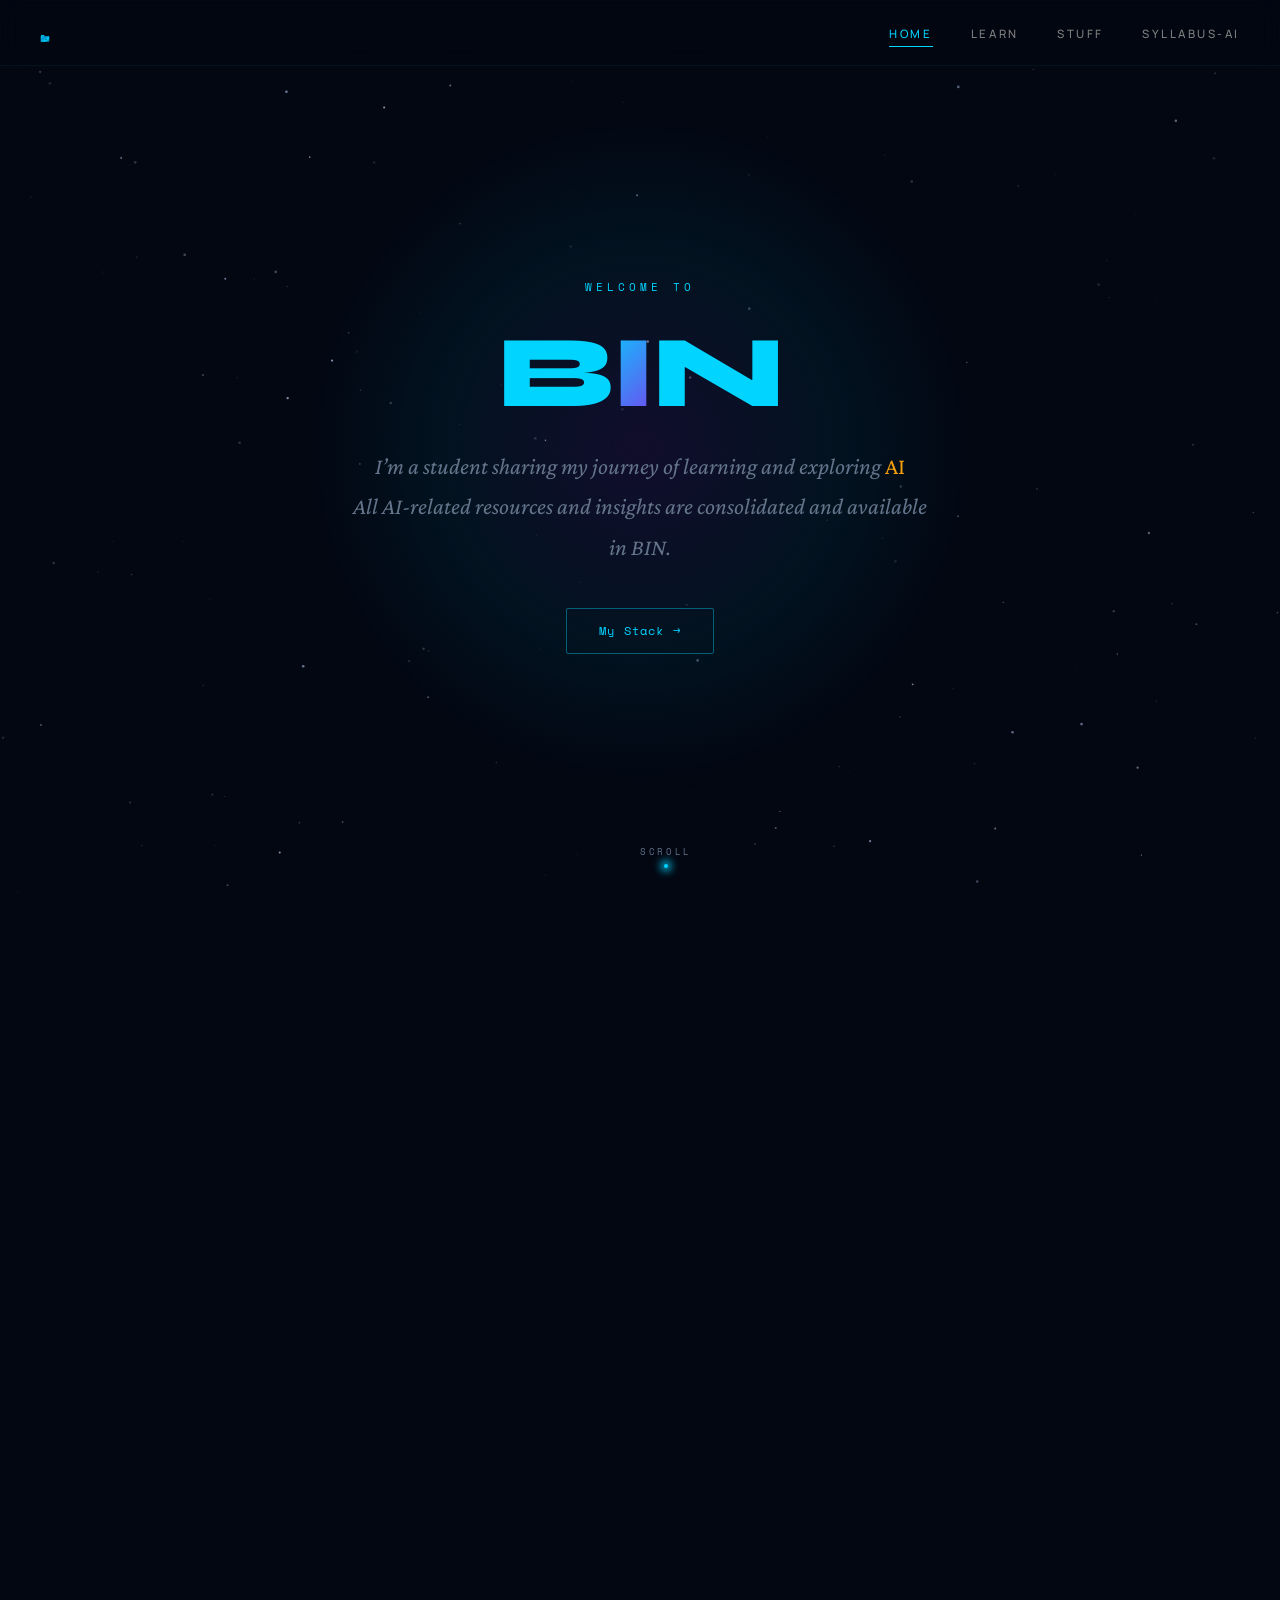
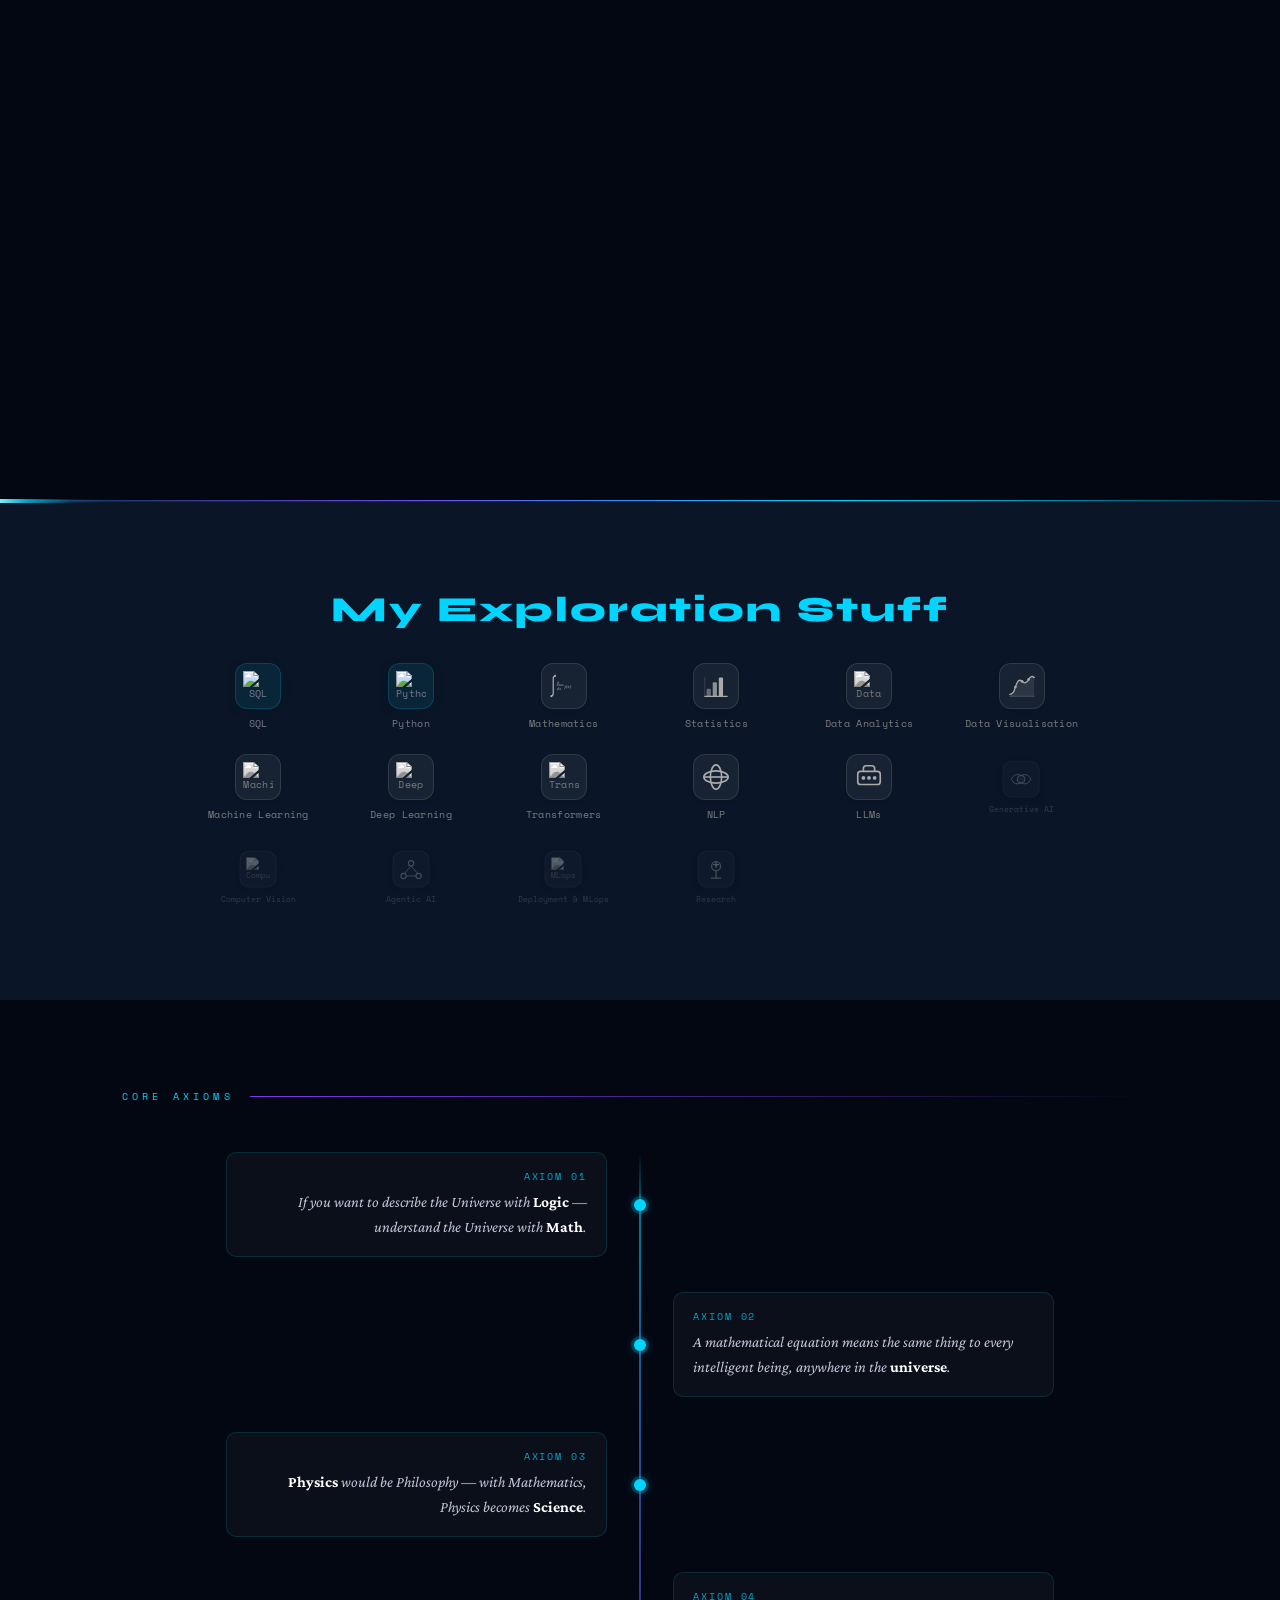
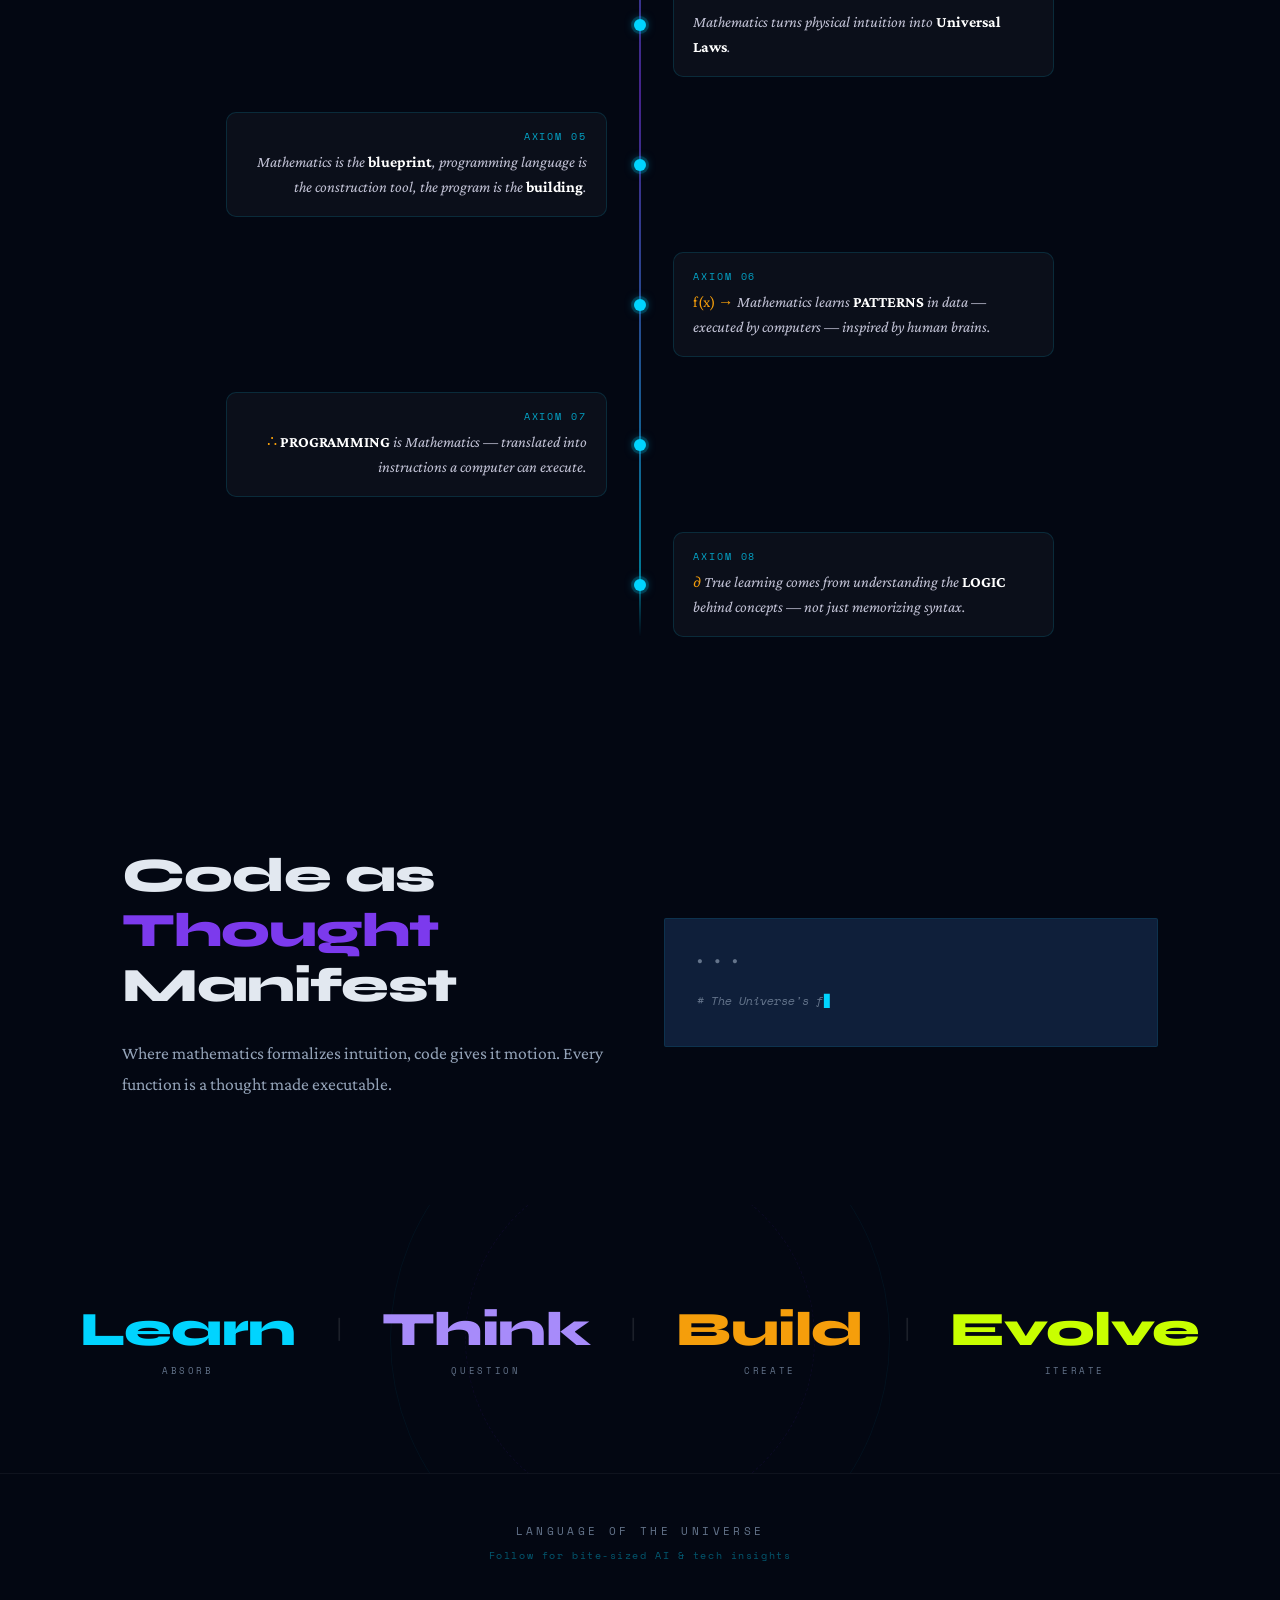
==== commit c188f3a4: "Update index.html" ====
--- a/index.html
+++ b/index.html
@@ -341,7 +341,7 @@
 
       <div class="explore-grid" id="exploreGrid">
 
-        <a class="explore-card" href="sqlbasics.html">
+        <a class="explore-card" href="learnai-bin/sql/index.html">
           <div class="ec-icon"><img src="https://cdn.jsdelivr.net/gh/devicons/devicon@latest/icons/azuresqldatabase/azuresqldatabase-original.svg" alt="SQL"></div>
           <span>SQL</span>
         </a>
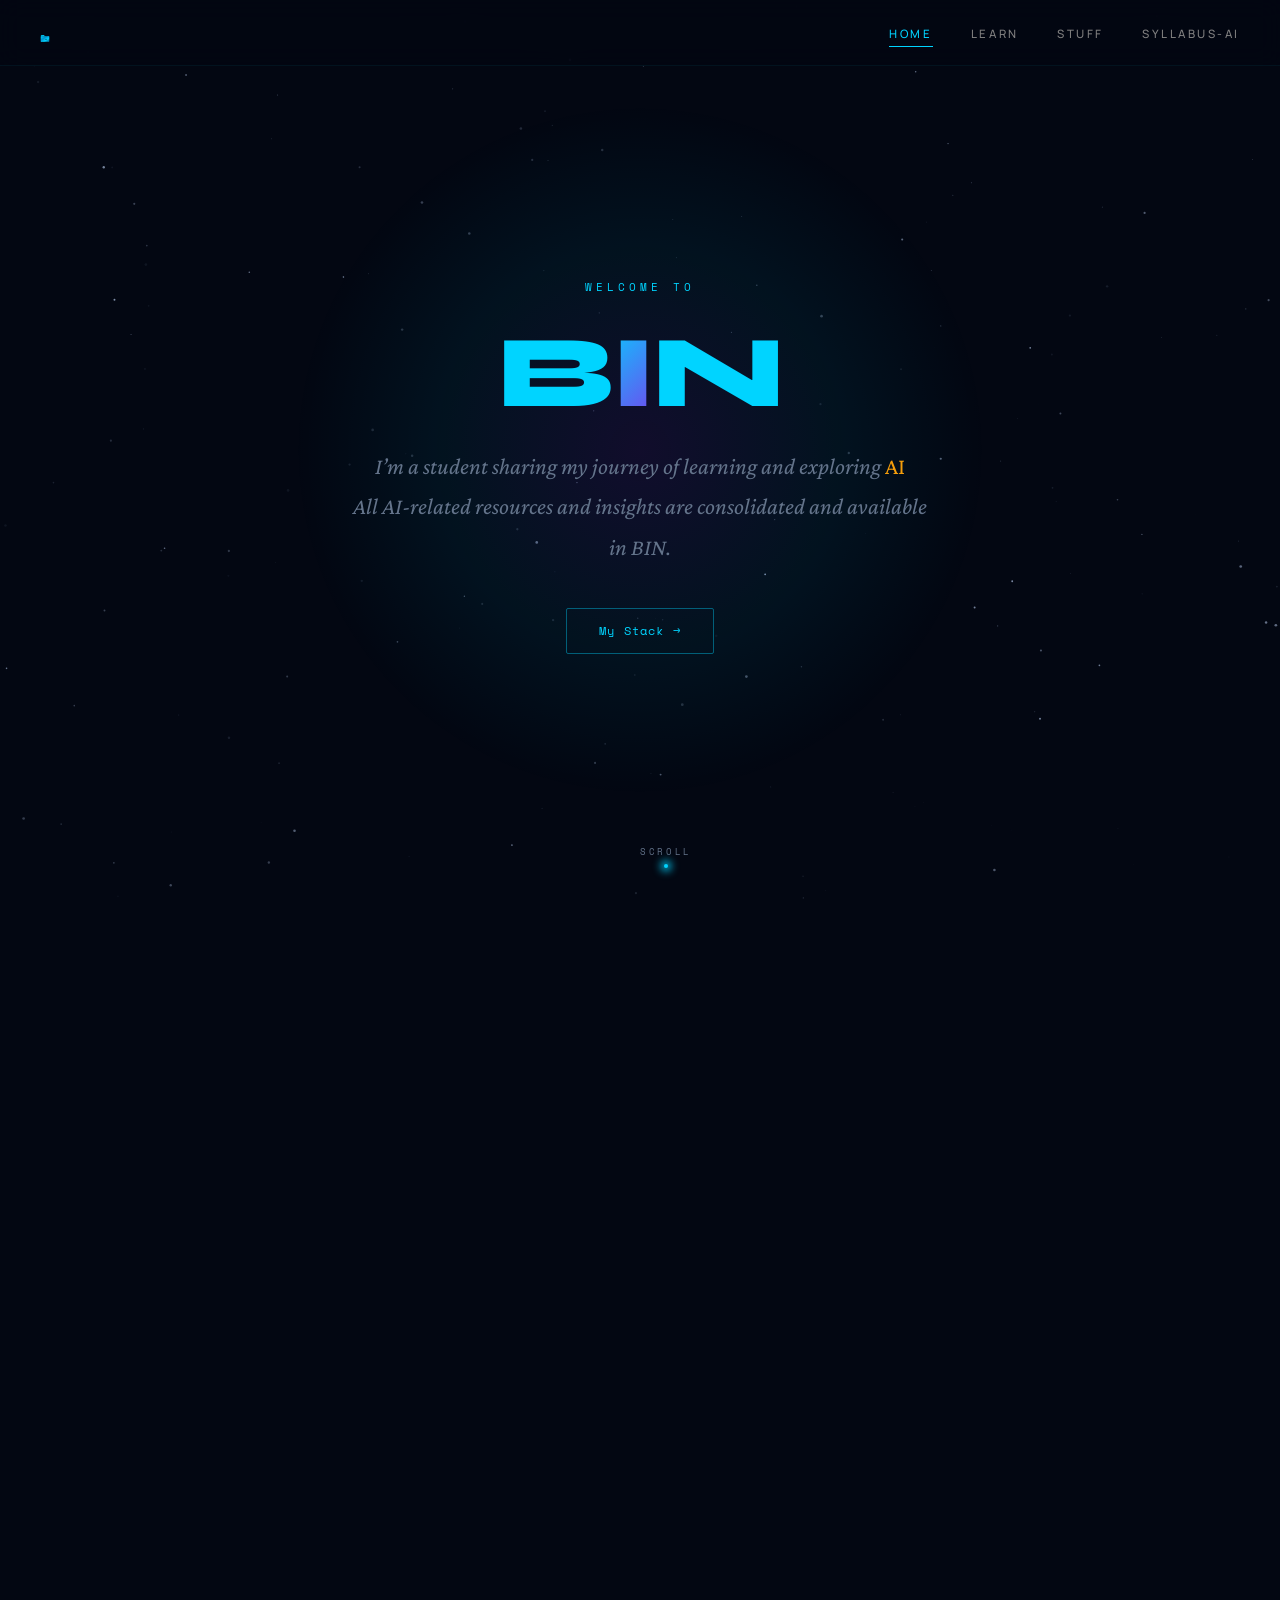
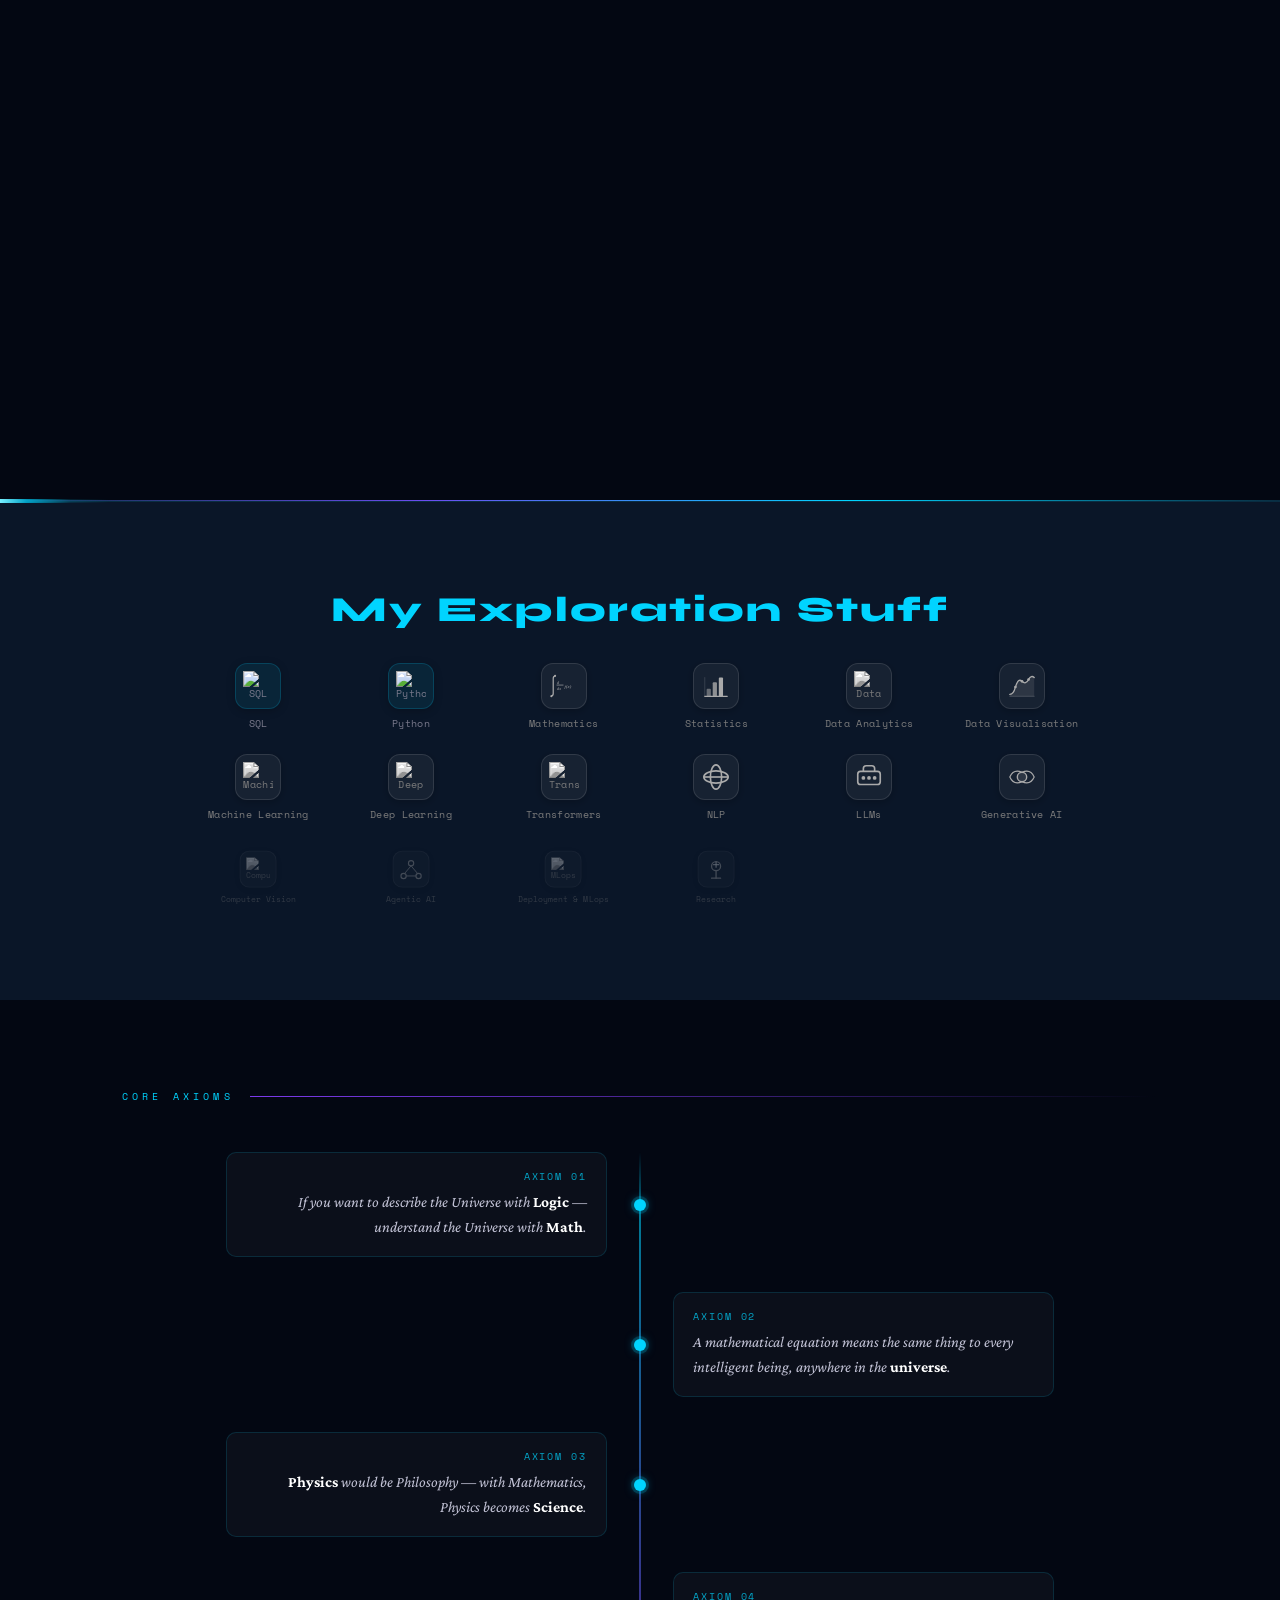
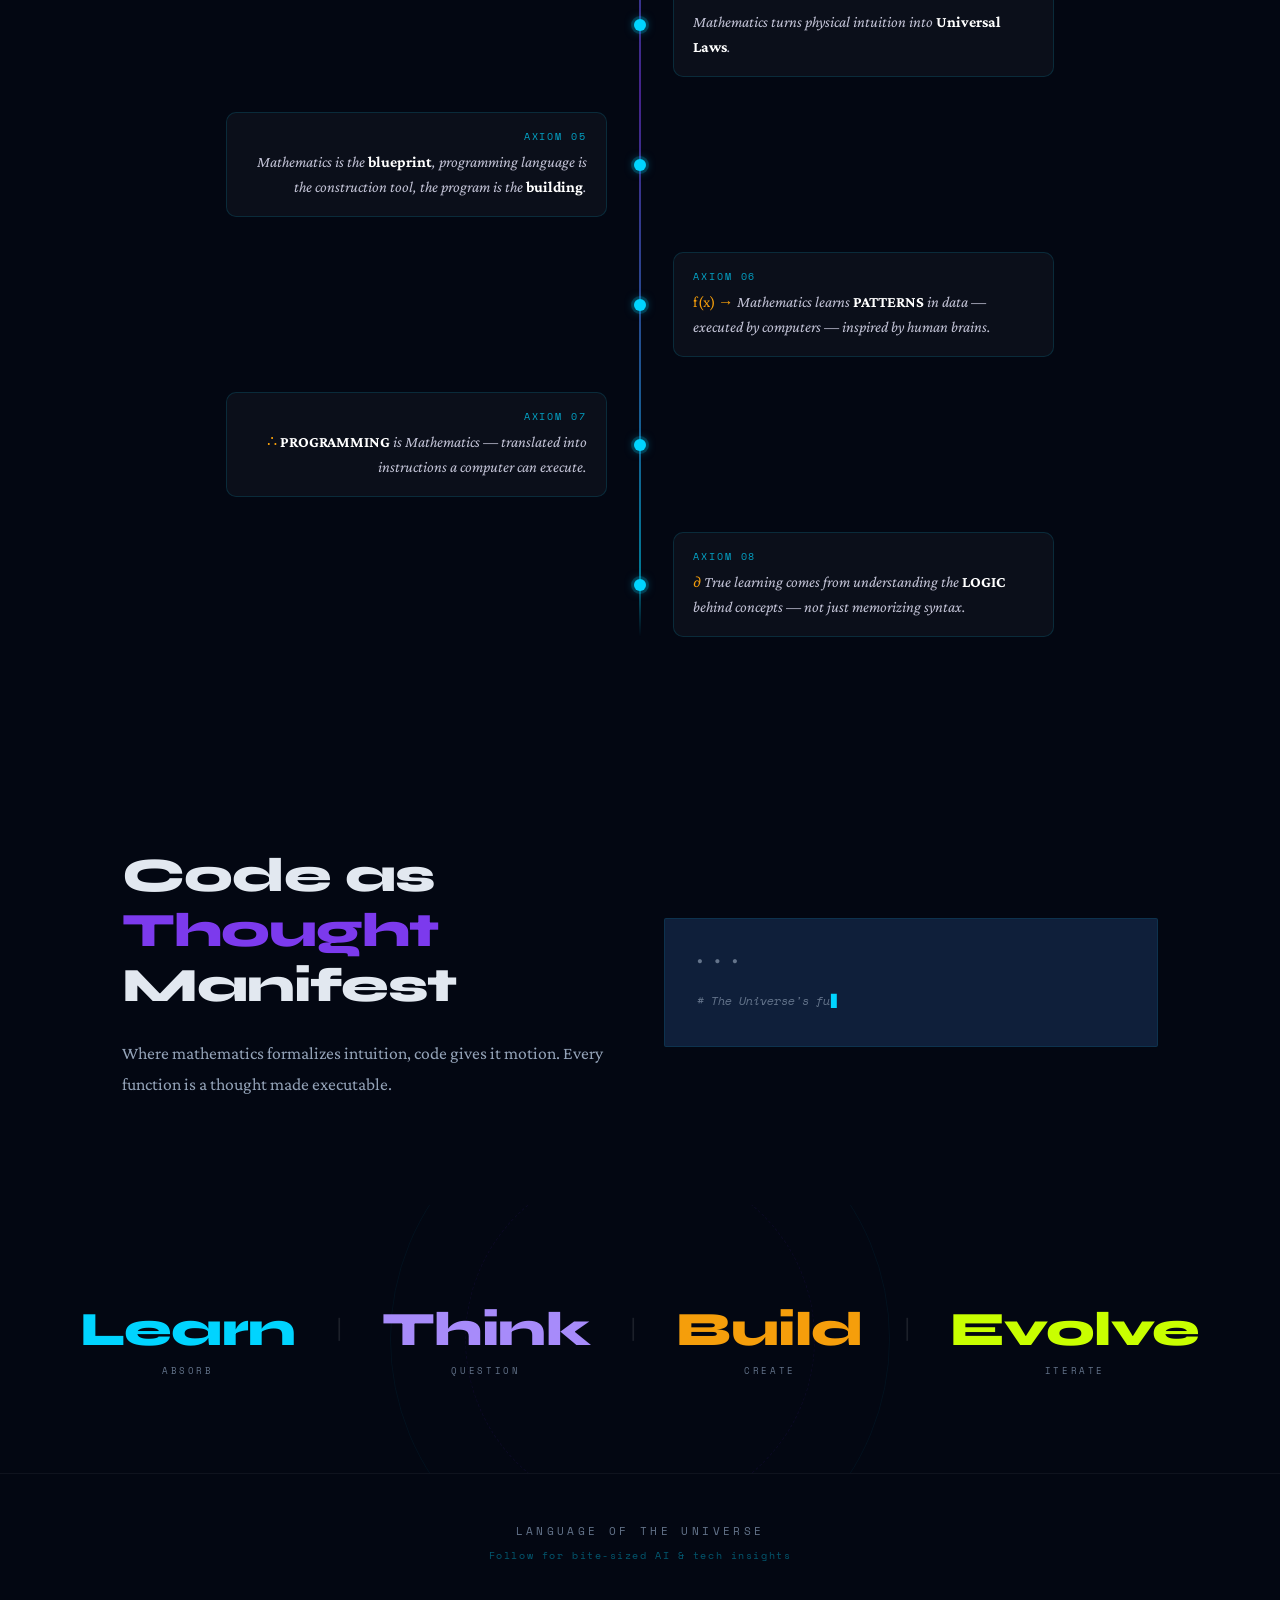
==== commit 80dc18c7: "Update index.html" ====
--- a/index.html
+++ b/index.html
@@ -341,7 +341,7 @@
 
       <div class="explore-grid" id="exploreGrid">
 
-        <a class="explore-card" href="learnai-bin/sql/index.html">
+        <a class="explore-card" href="/sql/index.html">
           <div class="ec-icon"><img src="https://cdn.jsdelivr.net/gh/devicons/devicon@latest/icons/azuresqldatabase/azuresqldatabase-original.svg" alt="SQL"></div>
           <span>SQL</span>
         </a>
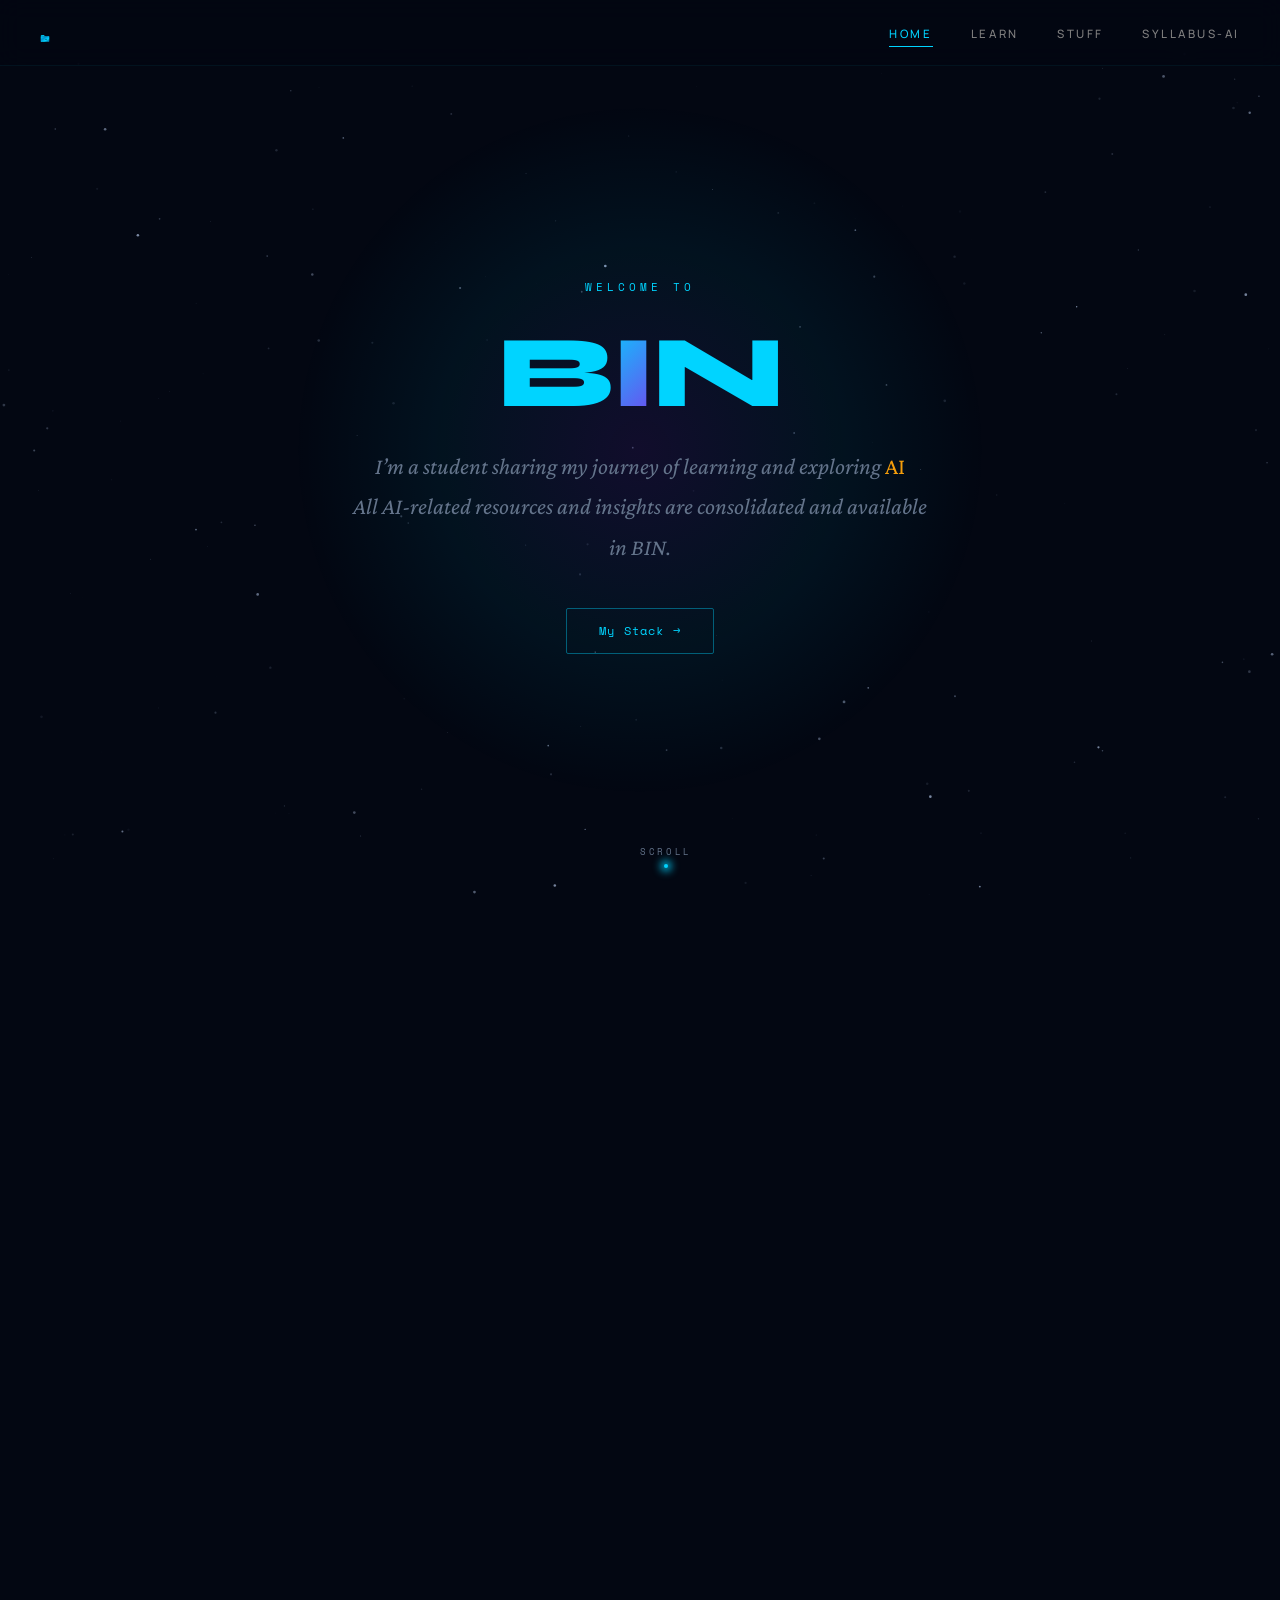
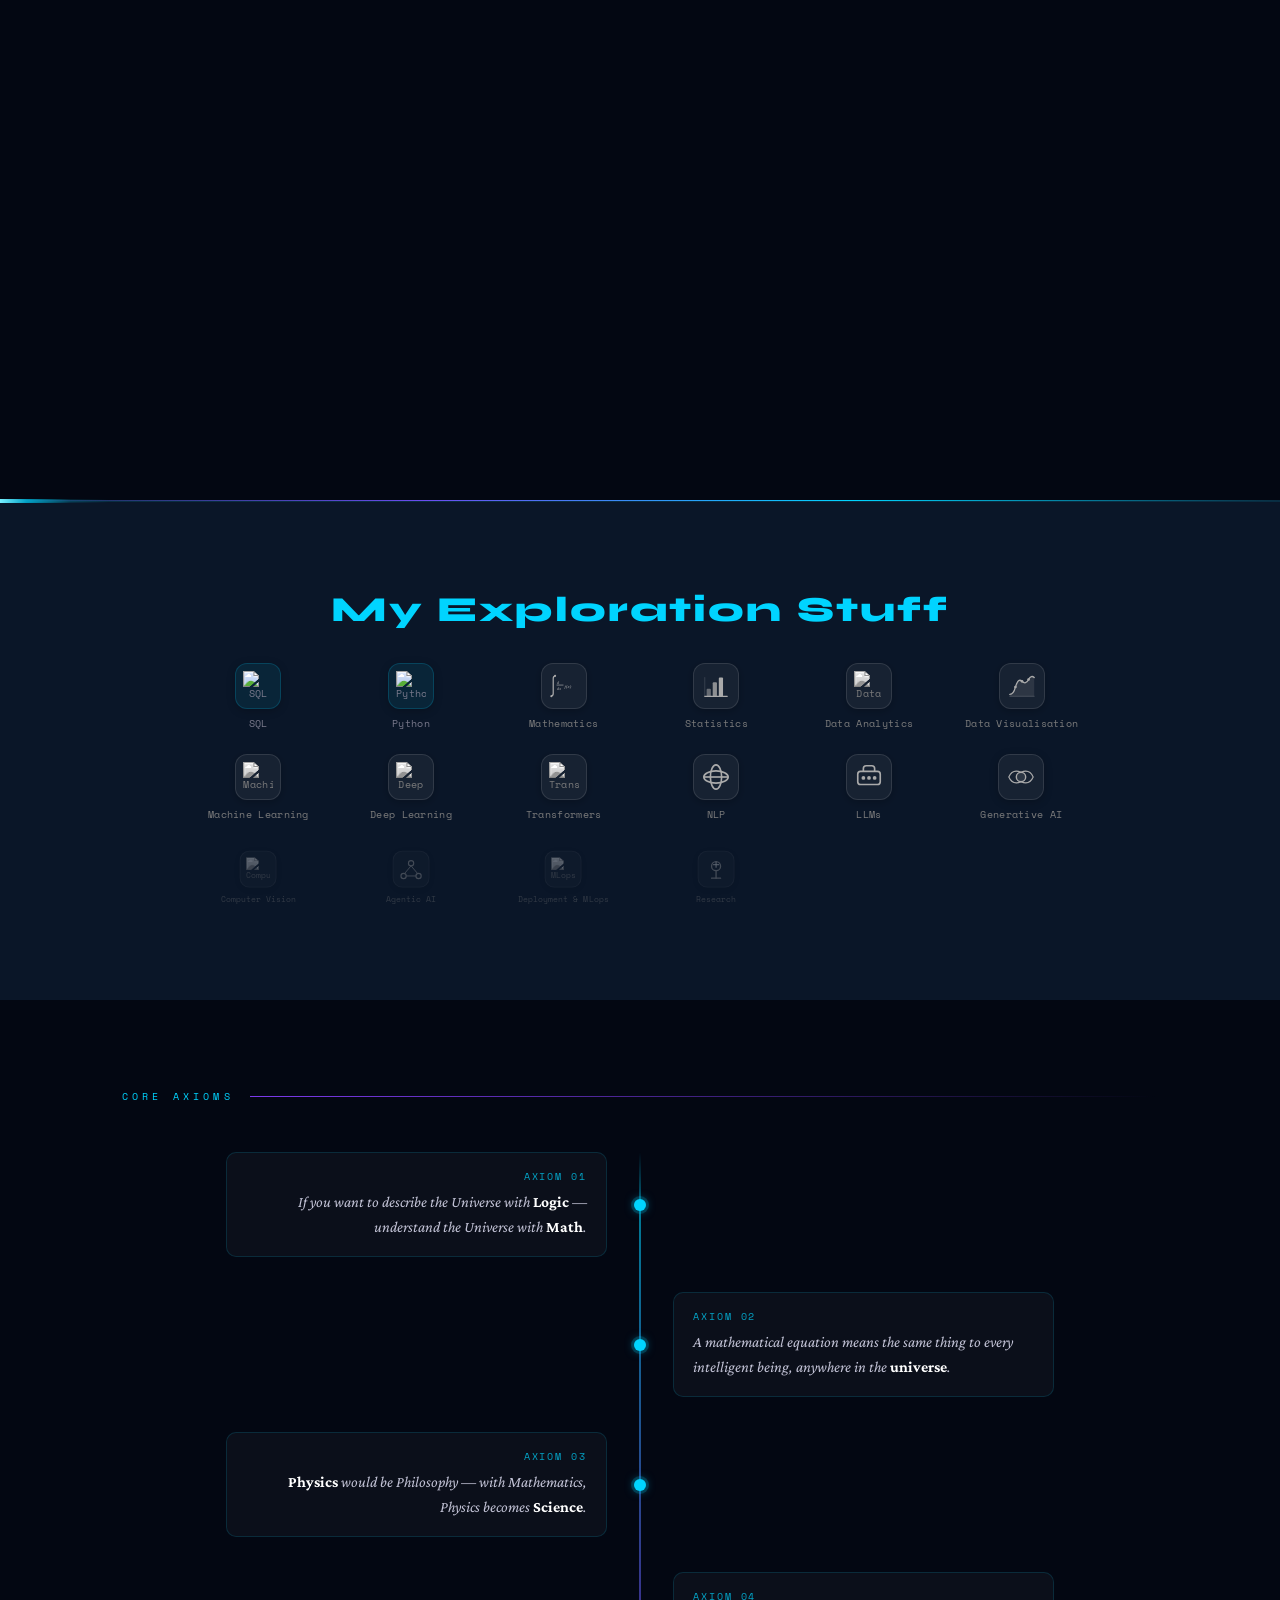
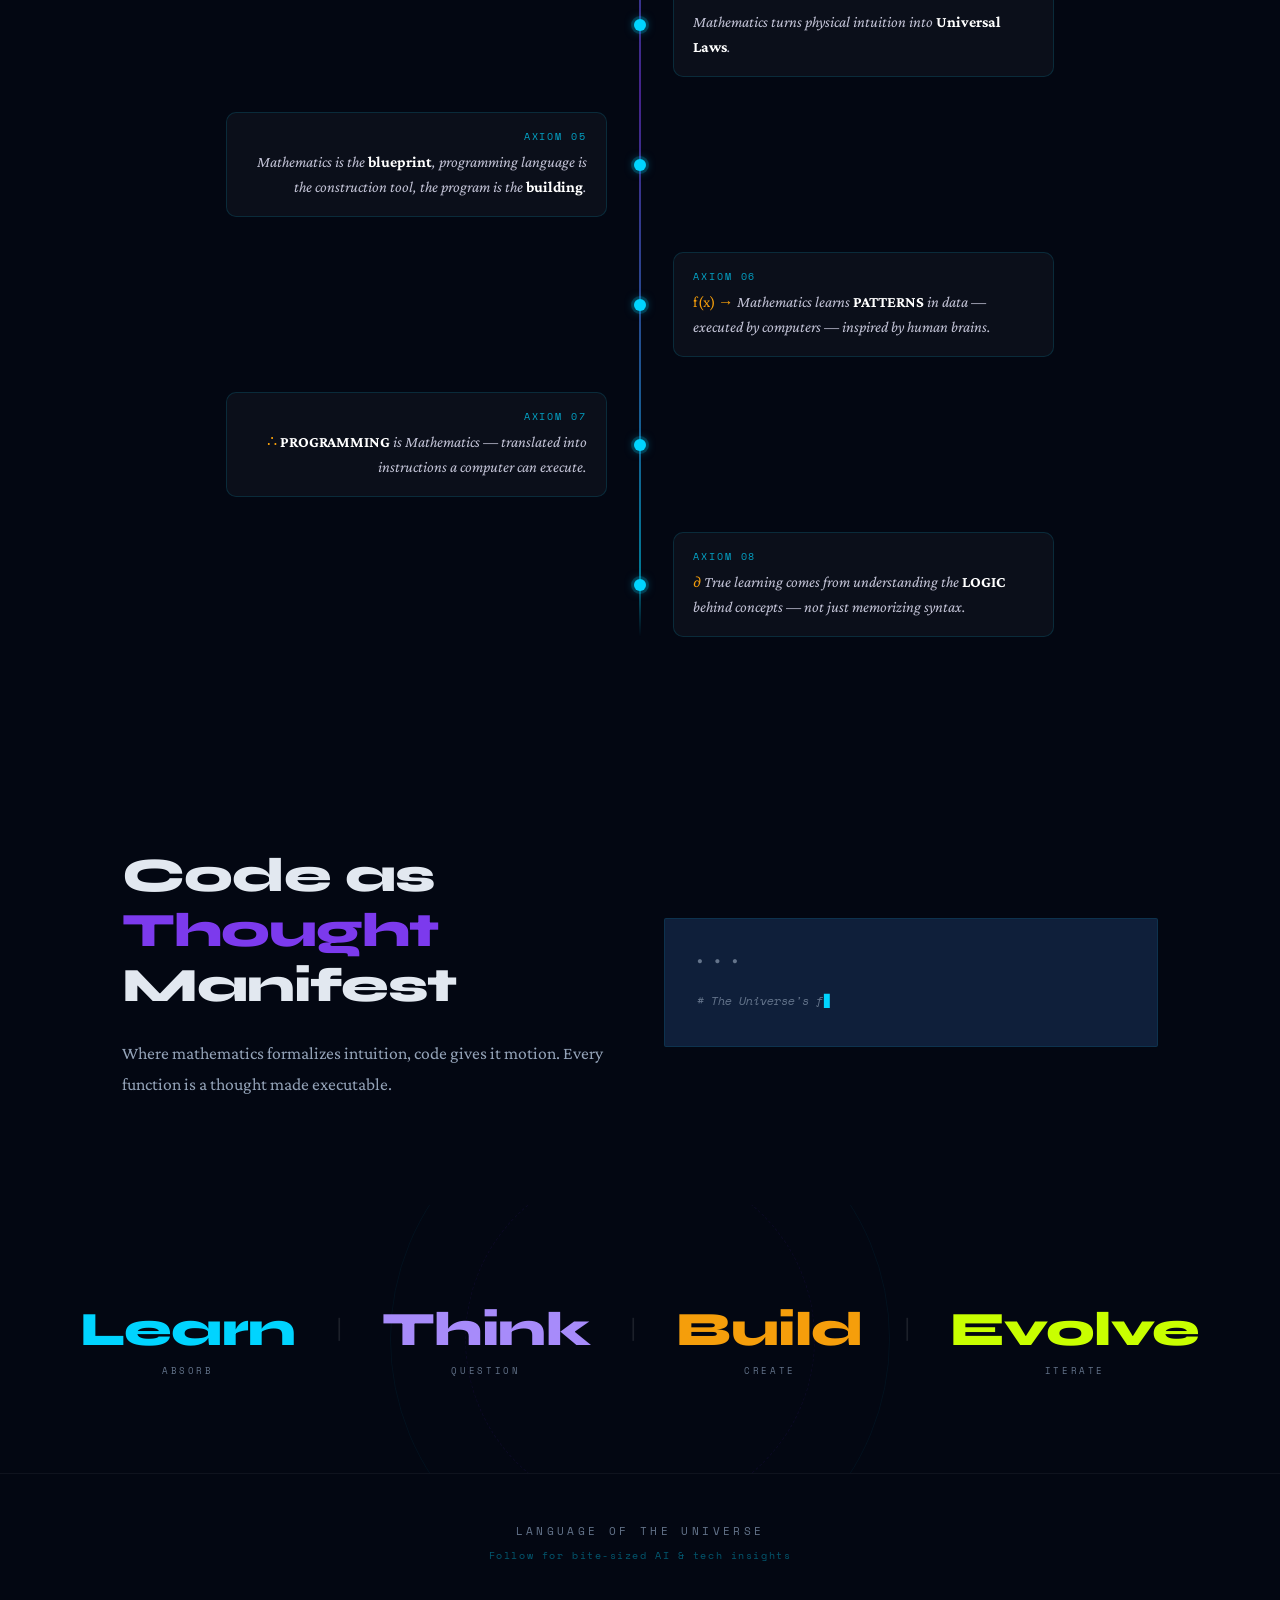
==== commit 9a9476eb: "Update index.html" ====
--- a/index.html
+++ b/index.html
@@ -341,7 +341,7 @@
 
       <div class="explore-grid" id="exploreGrid">
 
-        <a class="explore-card" href="/sql/index.html">
+        <a class="explore-card" href="https://learnai-bin.github.io/sql/">
           <div class="ec-icon"><img src="https://cdn.jsdelivr.net/gh/devicons/devicon@latest/icons/azuresqldatabase/azuresqldatabase-original.svg" alt="SQL"></div>
           <span>SQL</span>
         </a>
